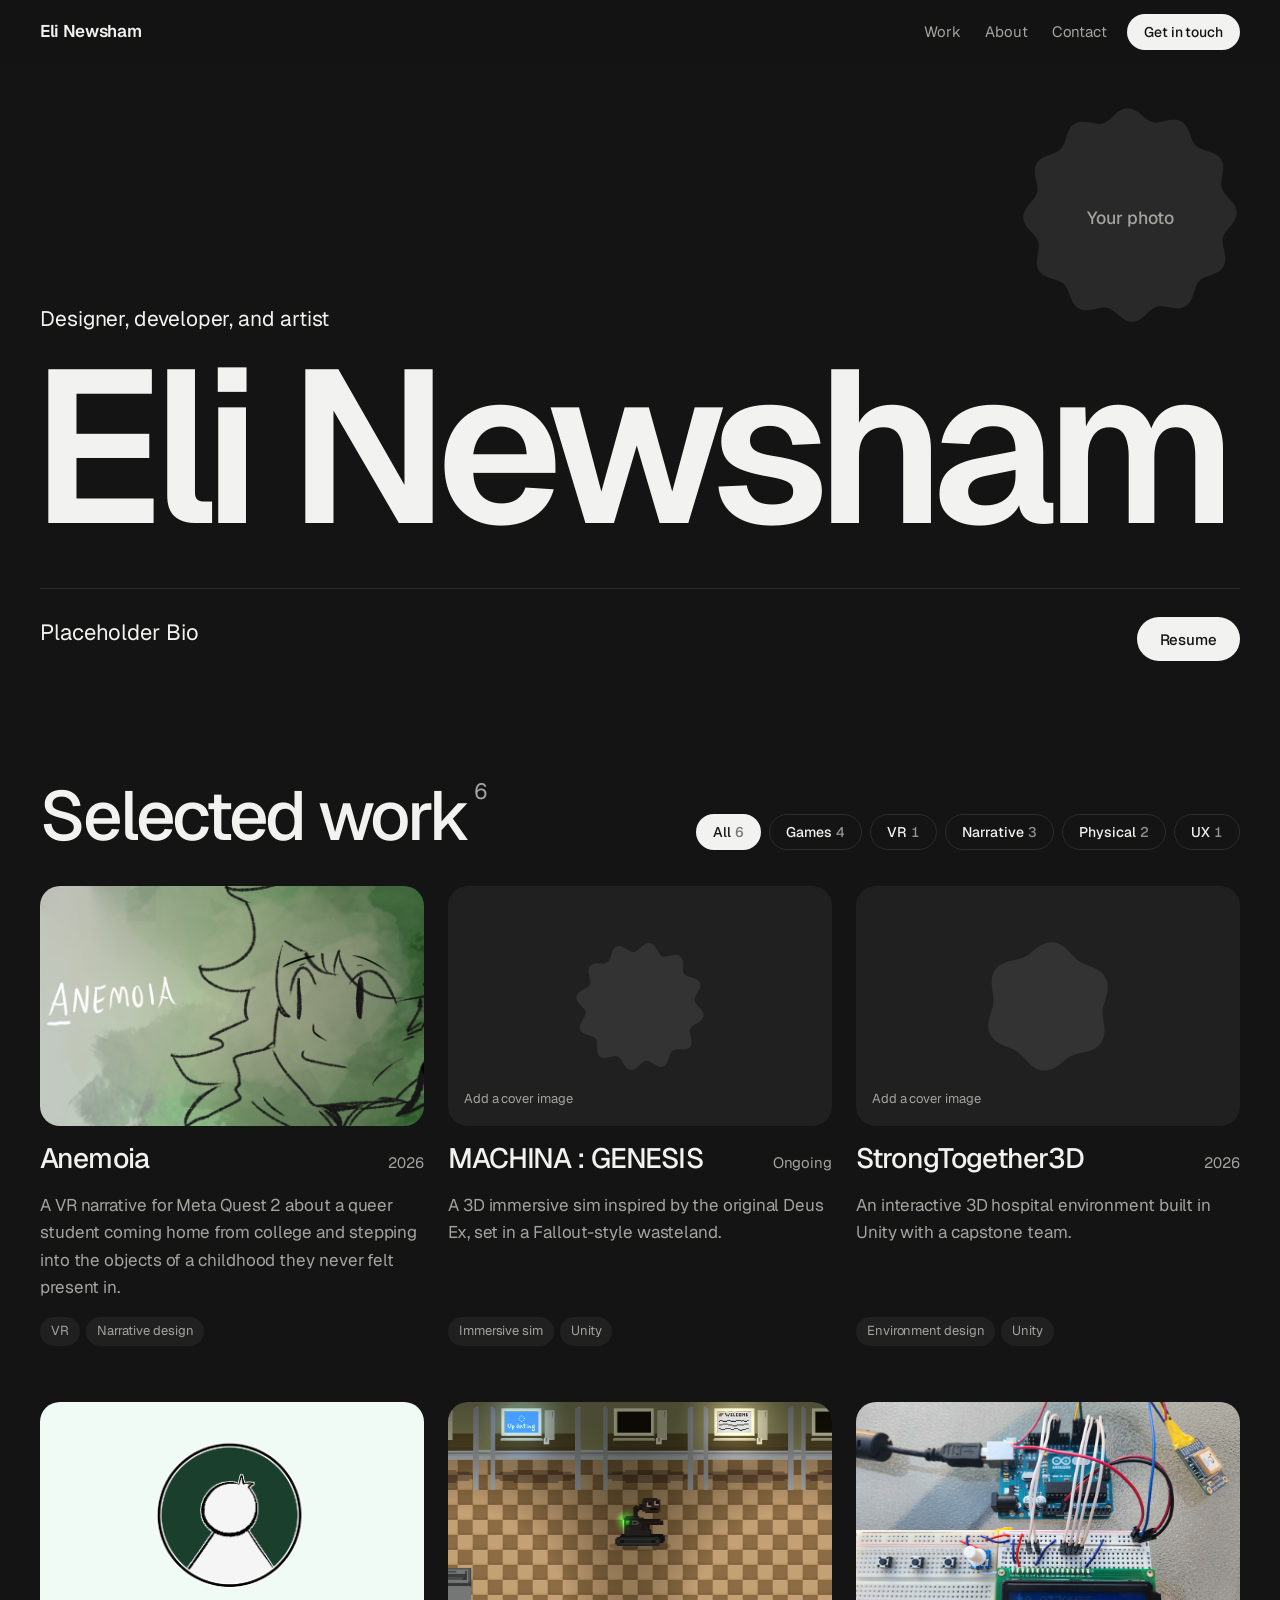
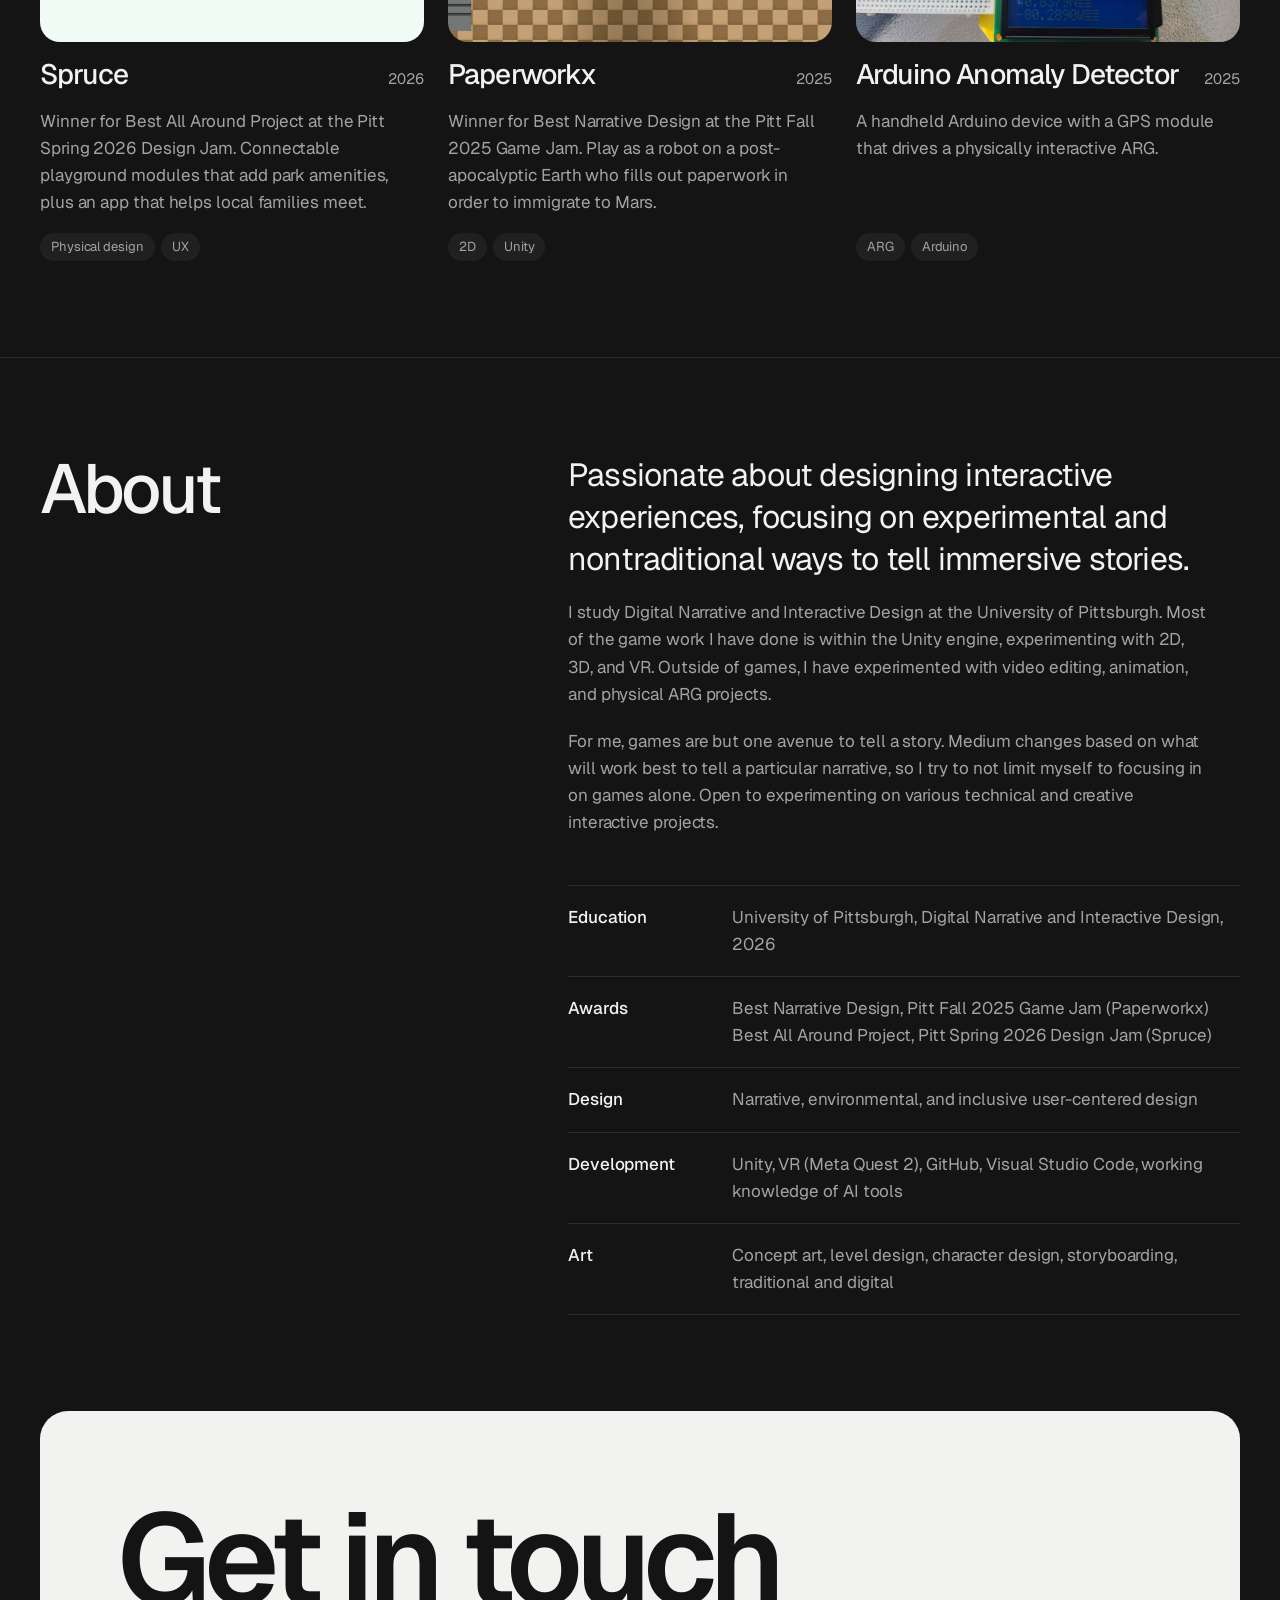
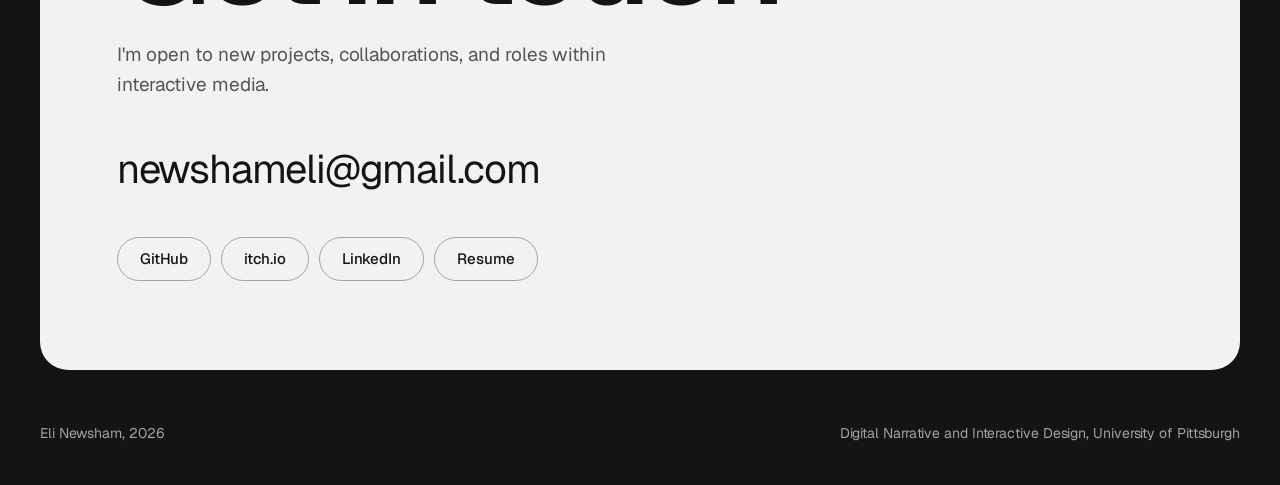
==== index.html @ d352932c "Describe what you changed" ====
<!doctype html>
<html lang="en">
<head>
<meta charset="utf-8">
<meta name="viewport" content="width=device-width, initial-scale=1">
<title>Eli Newsham | Portfolio</title>
<meta name="description" content="Eli Newsham: designer, developer, and artist working in games, VR, and interactive media.">
<link rel="preconnect" href="https://fonts.googleapis.com">
<link rel="preconnect" href="https://fonts.gstatic.com" crossorigin>
<link rel="stylesheet" href="https://fonts.googleapis.com/css2?family=Geist:wght@300..700&display=swap">
<link rel="stylesheet" href="https://fonts.googleapis.com/css2?family=Material+Symbols+Rounded:opsz,wght,FILL,GRAD@20..24,300,0,0&display=block">
<link rel="stylesheet" href="styles.css">
</head>
<body>
<header class="top">
  <div class="wrap">
    <a class="brand" href="#">Eli Newsham</a>
    <nav aria-label="Primary"><a href="#work">Work</a><a href="#about">About</a><a href="#contact">Contact</a></nav>
    <a class="btn solid small" href="mailto:newshameli@gmail.com">Get in touch</a>
  </div>
</header>

<main>
  <section class="hero">
    <div class="wrap">
      <div class="hero-top">
        <p class="hero-role">Designer, developer, and artist</p>
        <figure class="portrait">
          <svg viewBox="0 0 100 100" role="img" aria-label="Portrait of Eli Newsham">
            <defs><clipPath id="portrait-clip"><path id="portrait-shape"/></clipPath></defs>
            <g clip-path="url(#portrait-clip)">
              <rect class="face" x="0" y="0" width="100" height="100"/>
              <!-- Add your photo: <image href="img/me.jpg" x="0" y="0" width="100" height="100" preserveAspectRatio="xMidYMid slice"/> and delete the text below -->
              <text x="50" y="54" text-anchor="middle">Your photo</text>
            </g>
          </svg>
        </figure>
      </div>
      <h1 class="wordmark" aria-label="Eli Newsham"><span class="w" aria-hidden="true"><span>Eli</span></span> <span class="w" aria-hidden="true"><span>Newsham</span></span></h1>
      <div class="hero-bottom">
        <p class="hero-bio">Placeholder Bio</p>
        <div class="actions">
          <a class="btn solid" href="resume.pdf" target="_blank" rel="noopener noreferrer">Resume</a><!-- put resume.pdf in the site root -->
        </div>
      </div>
    </div>
  </section>

  <section id="work">
    <div class="wrap">
      <div class="work-head">
        <h2>Selected work<sup class="total"></sup></h2>
        <div class="chips" role="group" aria-label="Filter projects"></div>
      </div>
      <div class="grid"></div>
      <div class="empty" hidden><p>No projects in this category yet.</p><button class="btn line" type="button" data-clear>Show all work</button></div>
    </div>
  </section>

  <section id="about" class="about">
    <div class="wrap">
      <h2>About</h2>
      <div class="body">
        <p class="lede">Passionate about designing interactive experiences, focusing on experimental and nontraditional ways to tell immersive stories.</p>
        <p>I study Digital Narrative and Interactive Design at the University of Pittsburgh. Most of the game work I have done is within the Unity engine, experimenting with 2D, 3D, and VR. Outside of games, I have experimented with video editing, animation, and physical ARG projects.</p>
        <p>For me, games are but one avenue to tell a story. Medium changes based on what will work best to tell a particular narrative, so I try to not limit myself to focusing in on games alone. Open to experimenting on various technical and creative interactive projects. </p>
        <dl>
          <div><dt>Education</dt><dd>University of Pittsburgh, Digital Narrative and Interactive Design, 2026</dd></div>
          <div><dt>Awards</dt><dd>Best Narrative Design, Pitt Fall 2025 Game Jam (Paperworkx)<br>Best All Around Project, Pitt Spring 2026 Design Jam (Spruce)</dd></div>
          <div><dt>Design</dt><dd>Narrative, environmental, and inclusive user-centered design</dd></div>
          <div><dt>Development</dt><dd>Unity, VR (Meta Quest 2), GitHub, Visual Studio Code, working knowledge of AI tools</dd></div>
          <div><dt>Art</dt><dd>Concept art, level design, character design, storyboarding, traditional and digital</dd></div>
        </dl>
      </div>
    </div>
  </section>
  <section id="contact" class="contact">
    <div class="wrap">
      <div class="contact-band">
        <h2>Get in touch</h2>
        <p>I'm open to new projects, collaborations, and roles within interactive media.</p>
        <a class="mail link" href="mailto:newshameli@gmail.com">newshameli@gmail.com</a>
        <div class="actions">
          <a class="btn line" href="https://github.com/enewsham" target="_blank" rel="noopener noreferrer">GitHub</a>
          <a class="btn line" href="#" target="_blank" rel="noopener noreferrer">itch.io</a><!-- add your itch.io profile link -->
          <a class="btn line" href="#" target="_blank" rel="noopener noreferrer">LinkedIn</a><!-- add your LinkedIn link -->
          <a class="btn line" href="resume.pdf" target="_blank" rel="noopener noreferrer">Resume</a>
        </div>
      </div>
    </div>
  </section>
</main>
<footer><div class="wrap"><span>Eli Newsham, 2026</span><span>Digital Narrative and Interactive Design, University of Pittsburgh</span></div></footer>

<script src="projects.js"></script>
<script src="site.js"></script>
<script>
/* ===== Wordmark: scale the name to fill the page width ===== */
const wordmark = document.querySelector(".wordmark");
function fitWordmark() {
  const box = wordmark.parentElement, pad = parseFloat(getComputedStyle(box).paddingLeft) * 2;
  wordmark.style.fontSize = "100px";
  wordmark.style.fontSize = Math.min(300, 100 * (box.clientWidth - pad) / wordmark.scrollWidth) + "px";
}
fitWordmark();
document.fonts && document.fonts.ready.then(fitWordmark);
addEventListener("resize", fitWordmark);

/* ===== Portrait: one morph on load ===== */
(function () {
  const el = document.getElementById("portrait-shape");
  const draw = k => el.setAttribute("d", shapePath(12, .055 * k, 46, k * .5));
  if (reduced) return draw(1);
  const s = performance.now(), ease = t => 1 - Math.pow(1 - t, 4);
  (function f(now) { const t = Math.min(1, (now - s) / 1400); draw(ease(t)); if (t < 1) requestAnimationFrame(f); })(s);
})();

/* ===== Project grid: each tile links to project.html?id=... ===== */
const grid = document.querySelector(".grid");
grid.innerHTML = PROJECTS.map(p => `
  <a class="proj tile" href="${projectUrl(p)}" data-id="${p.id}" style="view-transition-name: tile-${p.id}">
    <div class="tile-media">${cover(p)}<span class="open" aria-hidden="true"><span class="msr">arrow_outward</span></span></div>
    <div class="tile-row"><h3>${p.title}</h3><span class="year">${p.year}</span></div>
    <p>${p.summary}</p>
    <ul class="tags">${li(p.tags)}</ul>
  </a>`).join("");
document.querySelector(".total").textContent = PROJECTS.length;

/* ===== Tag filter ===== */
let active = "All";
const chips = document.querySelector(".chips");
chips.innerHTML = FILTERS.map(f => {
  const n = f === "All" ? PROJECTS.length : PROJECTS.filter(p => p.cats.includes(f)).length;
  return `<button class="chip" type="button" data-f="${f}" aria-pressed="${f === "All"}">${f}<span class="n">${n}</span></button>`;
}).join("");
function applyFilter() {
  vt(() => {
    chips.querySelectorAll(".chip").forEach(c => c.setAttribute("aria-pressed", String(c.dataset.f === active)));
    let shown = 0;
    grid.querySelectorAll(".proj").forEach(el => {
      const on = active === "All" || byId(el.dataset.id).cats.includes(active);
      el.hidden = !on; shown += on;
    });
    document.querySelector(".empty").hidden = shown > 0;
  });
}
chips.addEventListener("click", e => { const b = e.target.closest(".chip"); if (b) { active = b.dataset.f; applyFilter(); } });
document.querySelector("[data-clear]").addEventListener("click", () => { active = "All"; applyFilter(); });

initChrome();
</script>
</body>
</html>
---- styles.css ----
/* ---------- Tokens: dark mono (the only theme). Names follow Material's --md-sys-color-* ---------- */
:root {
  color-scheme: dark;
  --md-sys-color-surface: #141414;
  --md-sys-color-surface-container-low: #1A1A1A;
  --md-sys-color-surface-container: #202020;
  --md-sys-color-surface-container-high: #292929;
  --md-sys-color-surface-container-highest: #333333;
  --md-sys-color-on-surface: #F2F2F0;
  --md-sys-color-on-surface-variant: #A3A3A0;
  --md-sys-color-outline: #5C5C5A;
  --md-sys-color-outline-variant: #2C2C2B;
  --md-sys-color-primary: #F2F2F0;
  --md-sys-color-on-primary: #141414;
  --accent: #93A9FF;
}
:root { --font: "Geist", system-ui, sans-serif; --ease: cubic-bezier(.2, 0, 0, 1); --gutter: 20px; --max: 1360px; }

/* ---------- Base ---------- */
*, *::before, *::after { box-sizing: border-box; }
html { scroll-padding-top: 80px; -webkit-text-size-adjust: 100%; }
body {
  margin: 0; font-family: var(--font); font-size: 17px; line-height: 1.6; letter-spacing: -.005em;
  background: var(--md-sys-color-surface); color: var(--md-sys-color-on-surface);
  -webkit-font-smoothing: antialiased; text-rendering: optimizeLegibility;
}
h1, h2, h3, p, ul, dl, dd, figure { margin: 0; }
a { color: inherit; text-decoration: none; }
[hidden] { display: none !important; }
:focus-visible { outline: 2px solid var(--accent); outline-offset: 3px; border-radius: 4px; }
[tabindex="-1"]:focus { outline: none; }
::selection { background: var(--md-sys-color-primary); color: var(--md-sys-color-on-primary); }
.msr {
  font-family: "Material Symbols Rounded"; font-weight: 300; font-style: normal; font-size: 20px; line-height: 1;
  width: 1em; height: 1em; overflow: hidden; display: inline-block; flex: none; white-space: nowrap;
  font-feature-settings: "liga"; user-select: none;
}
.wrap { max-width: var(--max); margin: 0 auto; padding: 0 var(--gutter); }
.muted { color: var(--md-sys-color-on-surface-variant); }

.btn {
  display: inline-flex; align-items: center; justify-content: center; gap: 8px; height: 44px; padding: 0 22px;
  border-radius: 999px; border: 1px solid transparent; font: 500 15px/1 var(--font); cursor: pointer; white-space: nowrap;
  transition: background-color 200ms var(--ease), color 200ms var(--ease), border-color 200ms var(--ease);
}
.btn.solid { background: var(--md-sys-color-primary); color: var(--md-sys-color-on-primary); }
.btn.solid:hover { background: color-mix(in srgb, var(--md-sys-color-primary) 82%, var(--md-sys-color-surface)); }
.btn.line { border-color: var(--md-sys-color-outline); color: var(--md-sys-color-on-surface); background: none; }
.btn.line:hover { border-color: var(--md-sys-color-on-surface); }
.btn.small { height: 36px; padding: 0 16px; font-size: 14px; }
.icon-btn {
  display: inline-grid; place-items: center; width: 36px; height: 36px; border-radius: 50%; border: 0; flex: none;
  background: none; color: var(--md-sys-color-on-surface); cursor: pointer; transition: background-color 150ms;
}
.icon-btn:hover { background: var(--md-sys-color-surface-container); }
.link { background: linear-gradient(currentColor, currentColor) 0 100% / 0 1px no-repeat; transition: background-size 300ms var(--ease); }
.link:hover { background-size: 100% 1px; }

/* Placeholder covers until real images are added */
.cover { position: relative; overflow: hidden; background: var(--md-sys-color-surface-container); display: grid; place-items: center; }
.cover > * { grid-area: 1 / 1; }
.cover svg { width: 62%; height: 62%; }
.cover path { fill: var(--md-sys-color-surface-container-highest); }
.cover .ph { align-self: end; justify-self: start; margin: 16px; font-size: 13px; color: var(--md-sys-color-on-surface-variant); }
.cover img { position: absolute; inset: 0; width: 100%; height: 100%; object-fit: cover; object-position: var(--pos, center); transition: transform 700ms var(--ease); }
.cover.contain img { object-fit: contain; padding: 4%; }

/* ---------- Header ---------- */
.top {
  position: sticky; top: 0; z-index: 20;
  background: color-mix(in srgb, var(--md-sys-color-surface) 82%, transparent);
  -webkit-backdrop-filter: saturate(1.4) blur(16px); backdrop-filter: saturate(1.4) blur(16px);
  border-bottom: 1px solid transparent; transition: border-color 200ms;
}
.top.scrolled { border-bottom-color: var(--md-sys-color-outline-variant); }
.top .wrap { display: flex; align-items: center; gap: 4px; height: 64px; }
.brand { font-weight: 600; font-size: 17px; letter-spacing: -.02em; margin-right: auto; white-space: nowrap; }
.top nav { display: flex; gap: 24px; margin-right: 16px; font-size: 15px; }
.top nav a { color: var(--md-sys-color-on-surface-variant); transition: color 150ms; }
.top nav a:hover { color: var(--md-sys-color-on-surface); }


/* ---------- Hero ---------- */
.hero { padding: 40px 0 72px; }
.hero-top { display: flex; justify-content: space-between; align-items: end; gap: 24px; }
.hero-role { font-size: clamp(17px, 2vw, 21px); line-height: 1.4; max-width: 24ch; }
.portrait { width: clamp(110px, 18vw, 220px); aspect-ratio: 1; flex: none; }
.portrait svg { width: 100%; height: 100%; overflow: visible; }
.portrait .face { fill: var(--md-sys-color-surface-container-high); }
.portrait text { fill: var(--md-sys-color-on-surface-variant); font: 500 8px var(--font); letter-spacing: 0; }
.wordmark {
  margin: 20px 0 0; font-size: clamp(64px, 15.5vw, 228px); line-height: .86; font-weight: 600; letter-spacing: -.055em;
  margin-left: -.04em; white-space: nowrap; width: fit-content;
}
.wordmark .w { display: inline-block; overflow: hidden; vertical-align: bottom; padding-bottom: .04em; }
.wordmark .w > span { display: inline-block; animation: rise 1100ms var(--ease) both; }
.wordmark .w + .w > span { animation-delay: 90ms; }
@keyframes rise { from { transform: translateY(105%); } }
.hero-bottom { display: grid; gap: 28px; margin-top: 40px; padding-top: 28px; border-top: 1px solid var(--md-sys-color-outline-variant); }
.hero-bio { font-size: clamp(18px, 2vw, 22px); line-height: 1.45; max-width: 38ch; }
.hero .actions { display: flex; flex-wrap: wrap; gap: 10px; align-items: start; }

/* ---------- Work ---------- */
#work { padding: 48px 0 96px; }
.work-head { display: flex; flex-wrap: wrap; align-items: end; justify-content: space-between; gap: 20px 32px; margin-bottom: 36px; }
.work-head h2, .about h2 { font-size: clamp(36px, 5.4vw, 72px); line-height: 1; font-weight: 500; letter-spacing: -.045em; }
.work-head h2 sup { font-size: .32em; font-weight: 400; letter-spacing: 0; vertical-align: top; margin-left: 6px; color: var(--md-sys-color-on-surface-variant); }
.chips { display: flex; flex-wrap: wrap; gap: 8px; }
.chip {
  height: 36px; padding: 0 16px; border-radius: 999px; border: 1px solid var(--md-sys-color-outline-variant);
  background: none; color: var(--md-sys-color-on-surface); font: 500 14px var(--font); cursor: pointer;
  transition: background-color 200ms var(--ease), color 200ms var(--ease), border-color 200ms var(--ease);
}
.chip:hover { border-color: var(--md-sys-color-outline); }
.chip[aria-pressed="true"] { background: var(--md-sys-color-primary); color: var(--md-sys-color-on-primary); border-color: transparent; }
.chip .n { margin-left: 4px; opacity: .55; font-variant-numeric: tabular-nums; }

.grid { display: grid; gap: 56px 24px; grid-template-columns: 1fr; }
.tile { display: grid; gap: 16px; align-content: start; }
/* Cards in the same row share row lines, so titles, summaries and tags line up across the row */
@supports (grid-template-rows: subgrid) {
  .tile { grid-row: span 4; grid-template-rows: subgrid; row-gap: 16px; }
}
.tile-media { display: grid; }
.tile-media > * { grid-area: 1 / 1; }
.tile .cover { aspect-ratio: 16 / 10; border-radius: 20px; }
.tile .cover svg { transition: transform 900ms var(--ease); }
.tile:hover .cover svg { transform: rotate(18deg) scale(1.04); }
.tile:hover .cover img { transform: scale(1.03); }
.tile .open {
  align-self: end; justify-self: end; margin: 16px; width: 48px; height: 48px; border-radius: 50%; display: grid; place-items: center;
  background: var(--md-sys-color-surface); color: var(--md-sys-color-on-surface);
  opacity: 0; transform: scale(.8); transition: opacity 250ms var(--ease), transform 250ms var(--ease);
}
.tile:hover .open, .tile:focus-visible .open { opacity: 1; transform: none; }
.tile-row { display: flex; justify-content: space-between; align-items: baseline; gap: 16px; }
.tile h3 { font-size: clamp(22px, 2.2vw, 28px); line-height: 1.15; font-weight: 500; letter-spacing: -.03em; }
.tile .year { font-size: 15px; color: var(--md-sys-color-on-surface-variant); font-variant-numeric: tabular-nums; white-space: nowrap; }
.tile p { color: var(--md-sys-color-on-surface-variant); max-width: 52ch; margin-top: -6px; }
.tags { display: flex; flex-wrap: wrap; gap: 6px; list-style: none; padding: 0; }
.tags li { font-size: 13px; padding: 4px 11px; border-radius: 999px; background: var(--md-sys-color-surface-container); color: var(--md-sys-color-on-surface-variant); }
.empty { padding: 64px 24px; border-radius: 20px; text-align: center; background: var(--md-sys-color-surface-container-low); }
.empty p { margin-bottom: 18px; color: var(--md-sys-color-on-surface-variant); }

/* ---------- About ---------- */
.about { padding: 96px 0; border-top: 1px solid var(--md-sys-color-outline-variant); }
.about .wrap { display: grid; gap: 32px; }
.about .lede { font-size: clamp(22px, 2.6vw, 32px); line-height: 1.3; letter-spacing: -.025em; max-width: 30ch; }
.about .body p { margin-top: 20px; max-width: 58ch; color: var(--md-sys-color-on-surface-variant); }
.about .body .lede { margin-top: 0; color: var(--md-sys-color-on-surface); }
.about dl { display: grid; gap: 0; margin-top: 48px; border-top: 1px solid var(--md-sys-color-outline-variant); }
.about dl > div { display: grid; gap: 4px; padding: 18px 0; border-bottom: 1px solid var(--md-sys-color-outline-variant); }
.about dt { font-weight: 500; }
.about dd { color: var(--md-sys-color-on-surface-variant); }

/* ---------- Contact ---------- */
.contact { padding: 0 0 24px; }
.contact-band {
  padding: clamp(36px, 7vw, 96px) clamp(24px, 6vw, 80px); border-radius: 28px;
  background: var(--md-sys-color-primary); color: var(--md-sys-color-on-primary);
}
.contact-band h2 { font-size: clamp(48px, 10vw, 144px); line-height: .9; font-weight: 600; letter-spacing: -.055em; }
.contact-band p { margin-top: 24px; font-size: 19px; max-width: 42ch; opacity: .7; }
.contact-band .mail { display: inline-block; margin-top: 36px; font-size: clamp(22px, 3.4vw, 40px); letter-spacing: -.03em; word-break: break-word; }
.contact-band .actions { display: flex; flex-wrap: wrap; gap: 10px; margin-top: 36px; }
.contact-band .btn.line { border-color: color-mix(in srgb, var(--md-sys-color-on-primary) 35%, transparent); color: inherit; }
.contact-band .btn.line:hover { border-color: var(--md-sys-color-on-primary); }
footer .wrap { display: flex; flex-wrap: wrap; justify-content: space-between; gap: 12px; padding-top: 28px; padding-bottom: 40px; font-size: 14px; color: var(--md-sys-color-on-surface-variant); }

/* ---------- Breakpoints ---------- */
@media (min-width: 720px) {
  :root { --gutter: 40px; }
  .grid { grid-template-columns: repeat(2, 1fr); }
  .hero-bottom { grid-template-columns: 1fr auto; align-items: start; }
}
@media (min-width: 1100px) {
  .grid { grid-template-columns: repeat(3, 1fr); }
}
@media (min-width: 1000px) {
  .about .wrap { grid-template-columns: 5fr 7fr; gap: 48px; }
}
@media (min-width: 720px) {
  .about dl > div { grid-template-columns: 140px 1fr; gap: 24px; }
}
@media (max-width: 719px) {
  .top .btn { display: none; }
  .top nav { gap: 16px; margin-right: 6px; font-size: 14px; }
}
@media (max-width: 599px) {
  .wordmark .w { display: block; width: fit-content; }
}
@media (max-width: 400px) {
  .brand { font-size: 15px; }
  .top nav { gap: 12px; }
}
@media (prefers-reduced-motion: reduce) {
  *, *::before { animation: none !important; transition: none !important; }
}

/* ======================================================================
   Project detail page (project.html)
   ====================================================================== */
.back { display: inline-flex; align-items: center; gap: 6px; padding: 6px 0; font-size: 15px; color: var(--md-sys-color-on-surface-variant); }
.back:hover { color: var(--md-sys-color-on-surface); }
.pj { padding-top: 24px; }
.pj-head { padding: 36px 0 40px; }
.pj-head h1 { font-size: clamp(52px, 10vw, 148px); line-height: .9; font-weight: 600; letter-spacing: -.055em; }
.pj-head .summary { margin-top: 28px; font-size: clamp(20px, 2.4vw, 28px); line-height: 1.35; letter-spacing: -.02em; max-width: 34ch; }
.pj-head .tags { margin-top: 24px; }
.pj-meta { display: grid; grid-template-columns: repeat(2, 1fr); column-gap: 24px; border-top: 1px solid var(--md-sys-color-outline-variant); }
.pj-meta > div { padding: 18px 0; border-bottom: 1px solid var(--md-sys-color-outline-variant); min-width: 0; }
.pj-meta dt { font-size: 14px; color: var(--md-sys-color-on-surface-variant); }
.pj-meta dd { margin-top: 4px; font-weight: 500; }
.pj-hero { margin-top: 40px; aspect-ratio: 16 / 9; border-radius: 24px; }

.pj-layout { display: grid; gap: 0; padding-top: 24px; }
.toc { display: none; }
.pj-section { padding: 56px 0; border-bottom: 1px solid var(--md-sys-color-outline-variant); scroll-margin-top: 72px; }
.pj-section:last-child { border-bottom: 0; }
.pj-section > h2 { font-size: clamp(28px, 3.2vw, 40px); line-height: 1.1; font-weight: 500; letter-spacing: -.035em; margin-bottom: 20px; }
.pj-section .text { font-size: clamp(18px, 1.7vw, 21px); line-height: 1.6; letter-spacing: -.01em; max-width: 62ch; }
.pj-section .text + .text { margin-top: 16px; }
.pj-list { list-style: none; padding: 0; margin-top: 28px; max-width: 62ch; counter-reset: h; }
.pj-list li { display: grid; grid-template-columns: 36px 1fr; padding: 16px 0; border-top: 1px solid var(--md-sys-color-outline-variant); font-size: 18px; }
.pj-list li:last-child { border-bottom: 1px solid var(--md-sys-color-outline-variant); }
.pj-list li::before { content: ""; width: 8px; height: 8px; margin-top: .55em; border-radius: 50%; background: var(--md-sys-color-on-surface); }

.pj-gallery { display: grid; gap: 16px; grid-template-columns: 1fr; margin-top: 32px; }
.pj-gallery figure { display: grid; gap: 10px; }
.pj-gallery .cover { aspect-ratio: 4 / 3; border-radius: 18px; }
.pj-gallery figure:first-child .cover { aspect-ratio: 16 / 9; }
.pj-gallery figcaption { font-size: 14px; color: var(--md-sys-color-on-surface-variant); }
.pj-gallery button { all: unset; display: block; cursor: zoom-in; border-radius: 18px; }
.pj-gallery button:focus-visible { outline: 2px solid var(--accent); outline-offset: 3px; }
.pj-video { aspect-ratio: 16 / 9; border-radius: 20px; overflow: hidden; background: var(--md-sys-color-surface-container); margin-top: 8px; }
.pj-video iframe { width: 100%; height: 100%; border: 0; display: block; }
.pj-video.empty-slot { display: grid; place-content: center; justify-items: center; gap: 8px; padding: 24px; text-align: center; color: var(--md-sys-color-on-surface-variant); font-size: 15px; }
.pj-video.empty-slot .msr { font-size: 32px; }

.pj-quote { font-size: clamp(26px, 3.4vw, 44px); line-height: 1.2; font-weight: 500; letter-spacing: -.035em; max-width: 26ch; }
.pj-credits { display: grid; border-top: 1px solid var(--md-sys-color-outline-variant); max-width: 62ch; }
.pj-credits > div { display: grid; grid-template-columns: 1fr 1.4fr; gap: 16px; padding: 14px 0; border-bottom: 1px solid var(--md-sys-color-outline-variant); }
.pj-credits dt { color: var(--md-sys-color-on-surface-variant); }
.pj-links { display: flex; flex-wrap: wrap; gap: 10px; }

.pj-nav { display: grid; gap: 12px; margin: 80px 0 64px; padding-top: 40px; border-top: 1px solid var(--md-sys-color-outline-variant); }
.pj-nav .prev { font-size: 15px; color: var(--md-sys-color-on-surface-variant); justify-self: start; }
.pj-nav .prev:hover { color: var(--md-sys-color-on-surface); }
.pj-nav .next small { display: block; font-size: 15px; color: var(--md-sys-color-on-surface-variant); }
.pj-nav .next strong { display: inline-flex; align-items: center; gap: .2em; margin-top: 10px; font-size: clamp(40px, 7vw, 104px); line-height: .95; font-weight: 600; letter-spacing: -.05em; }
.pj-nav .next .msr { font-size: .7em; transition: transform 400ms var(--ease); }
.pj-nav .next:hover .msr { transform: translateX(.15em); }

.not-found { padding: 120px 0; }
.not-found h1 { font-size: clamp(40px, 7vw, 88px); line-height: 1; font-weight: 600; letter-spacing: -.05em; }
.not-found p { margin: 20px 0 28px; color: var(--md-sys-color-on-surface-variant); }

.lightbox {
  border: 0; padding: 0; margin: auto; width: min(1200px, calc(100% - 32px)); max-height: calc(100dvh - 32px);
  background: none; color: #fff; overflow: visible;
}
.lightbox::backdrop { background: rgb(0 0 0 / .86); }
.lightbox[open] { animation: fade 240ms var(--ease); }
@keyframes fade { from { opacity: 0; } }
.lightbox img { display: block; width: 100%; max-height: calc(100dvh - 120px); object-fit: contain; border-radius: 12px; }
.lb-bar { display: flex; align-items: center; gap: 8px; margin-top: 12px; }
.lb-bar p { flex: 1; font-size: 15px; opacity: .8; }
.lightbox .icon-btn { color: #fff; }
.lightbox .icon-btn:hover { background: rgb(255 255 255 / .12); }

@media (min-width: 720px) {
  .pj-meta { grid-template-columns: repeat(3, 1fr); }
  .pj-gallery { grid-template-columns: repeat(2, 1fr); }
  .pj-gallery figure:first-child { grid-column: 1 / -1; }
  .pj-nav { grid-template-columns: 1fr auto; align-items: end; }
  .pj-nav .prev { order: 2; justify-self: end; }
}
@media (min-width: 1100px) {
  .pj-meta { grid-template-columns: repeat(6, 1fr); }
  .pj-layout { grid-template-columns: 220px 1fr; gap: 64px; }
  .toc { display: block; position: sticky; top: 96px; align-self: start; padding-top: 56px; }
  .toc p { font-size: 14px; color: var(--md-sys-color-on-surface-variant); margin-bottom: 12px; }
  .toc ol { list-style: none; padding: 0; margin: 0; display: grid; gap: 2px; border-left: 1px solid var(--md-sys-color-outline-variant); }
  .toc a { display: block; padding: 6px 0 6px 16px; margin-left: -1px; border-left: 1px solid transparent; font-size: 15px; color: var(--md-sys-color-on-surface-variant); transition: color 150ms, border-color 150ms; }
  .toc a:hover { color: var(--md-sys-color-on-surface); }
  .toc a[aria-current="true"] { color: var(--md-sys-color-on-surface); border-left-color: var(--md-sys-color-on-surface); }
}

/* ======================================================================
   Long-form case study extras (anemoia-design/)
   ====================================================================== */
.kicker { font-size: 15px; color: var(--md-sys-color-on-surface-variant); }
.definition { margin-top: 28px; max-width: 46ch; font-size: clamp(19px, 2vw, 24px); line-height: 1.45; letter-spacing: -.015em; }
.definition .word { font-style: italic; font-weight: 500; }
.definition .pos { color: var(--md-sys-color-on-surface-variant); font-style: italic; margin: 0 .3em; }
.definition a { text-decoration: underline; text-decoration-color: var(--md-sys-color-outline); text-underline-offset: 3px; }
.big-question { font-size: clamp(30px, 4.2vw, 56px); line-height: 1.1; font-weight: 500; letter-spacing: -.04em; max-width: 22ch; margin-bottom: 36px; }
.pj-section p.text + figure, .pj-section .text + .figure { margin-top: 36px; }
.figure { display: grid; gap: 10px; margin-top: 36px; }
.figure img { width: 100%; height: auto; display: block; border-radius: 20px; background: var(--md-sys-color-surface-container); }
.figure figcaption { font-size: 14px; color: var(--md-sys-color-on-surface-variant); }
.figure.narrow { max-width: 520px; }

.phases { list-style: none; padding: 0; margin: 0; }
.phase { display: grid; gap: 8px; padding: 36px 0; border-top: 1px solid var(--md-sys-color-outline-variant); }
.phase:first-child { border-top: 0; padding-top: 4px; }
.phase .step { font-size: 14px; color: var(--md-sys-color-on-surface-variant); font-variant-numeric: tabular-nums; }
.phase h3 { font-size: clamp(22px, 2.2vw, 28px); font-weight: 500; letter-spacing: -.03em; line-height: 1.15; }
.phase .text { margin-top: 6px; }

.strip-wrap { margin-top: 24px; min-width: 0; }
.strip { display: flex; gap: 12px; overflow-x: auto; scroll-snap-type: x mandatory; scroll-behavior: smooth; scrollbar-width: none; padding-bottom: 2px; }
.strip::-webkit-scrollbar { display: none; }
.strip button { all: unset; flex: none; scroll-snap-align: start; cursor: zoom-in; border-radius: 16px; overflow: hidden; background: var(--md-sys-color-surface-container); }
.strip button:focus-visible { outline: 2px solid var(--accent); outline-offset: 3px; }
.strip img { display: block; height: clamp(180px, 24vw, 300px); width: auto; max-width: 80vw; object-fit: cover; transition: transform 600ms var(--ease); }
.strip button:hover img { transform: scale(1.03); }
.strip-controls { display: flex; align-items: center; gap: 6px; margin-top: 12px; }
.strip-controls .count { margin-right: auto; font-size: 14px; color: var(--md-sys-color-on-surface-variant); }
.strip-controls .icon-btn { border: 1px solid var(--md-sys-color-outline-variant); width: 40px; height: 40px; }
.strip-controls .icon-btn:disabled { opacity: .35; cursor: default; }

.decision { padding: 8px 0 0; }
.decision + .decision { margin-top: 56px; padding-top: 48px; border-top: 1px solid var(--md-sys-color-outline-variant); }
.decision h3 { font-size: clamp(24px, 2.6vw, 32px); font-weight: 500; letter-spacing: -.03em; line-height: 1.15; }
.decision h3 small { display: block; font-size: 14px; font-weight: 400; letter-spacing: 0; color: var(--md-sys-color-on-surface-variant); margin-bottom: 8px; }
.decision h4 { margin: 32px 0 10px; font-size: 16px; font-weight: 500; }
.pitch { margin: 20px 0 0; padding: 24px 28px; border-radius: 20px; background: var(--md-sys-color-surface-container-low); max-width: 64ch; }
.pitch p { font-size: 17px; line-height: 1.6; }
.pitch cite { display: block; margin-bottom: 10px; font-style: normal; font-size: 14px; color: var(--md-sys-color-on-surface-variant); }
.scenes { display: grid; gap: 16px; margin-top: 28px; }
.scene { padding: 24px; border-radius: 20px; border: 1px solid var(--md-sys-color-outline-variant); }
.scene h4 { margin: 0 0 8px; font-size: 18px; }
.scene p { color: var(--md-sys-color-on-surface-variant); }
.scene p + p { margin-top: 10px; }

.values { display: flex; flex-wrap: wrap; gap: 8px; list-style: none; padding: 0; margin: 28px 0 0; }
.values li { padding: 8px 16px; border-radius: 999px; border: 1px solid var(--md-sys-color-outline-variant); font-size: 15px; }
.values li.on { background: var(--md-sys-color-primary); color: var(--md-sys-color-on-primary); border-color: transparent; }

.cited { list-style: none; padding: 0; margin: 0; max-width: 72ch; }
.cited li { padding: 14px 0 14px 2em; text-indent: -2em; border-top: 1px solid var(--md-sys-color-outline-variant); font-size: 16px; line-height: 1.55; overflow-wrap: anywhere; }
.cited li:last-child { border-bottom: 1px solid var(--md-sys-color-outline-variant); }
.cited a { text-decoration: underline; text-decoration-color: var(--md-sys-color-outline); text-underline-offset: 3px; }

@media (min-width: 720px) {
  .phase { grid-template-columns: 120px 1fr; column-gap: 24px; }
  .phase .step { padding-top: 6px; }
  .phase > :not(.step) { grid-column: 2; }
  .scenes { grid-template-columns: 1fr 1fr; }
}
.pj-layout > article, .phase > *, .decision { min-width: 0; }
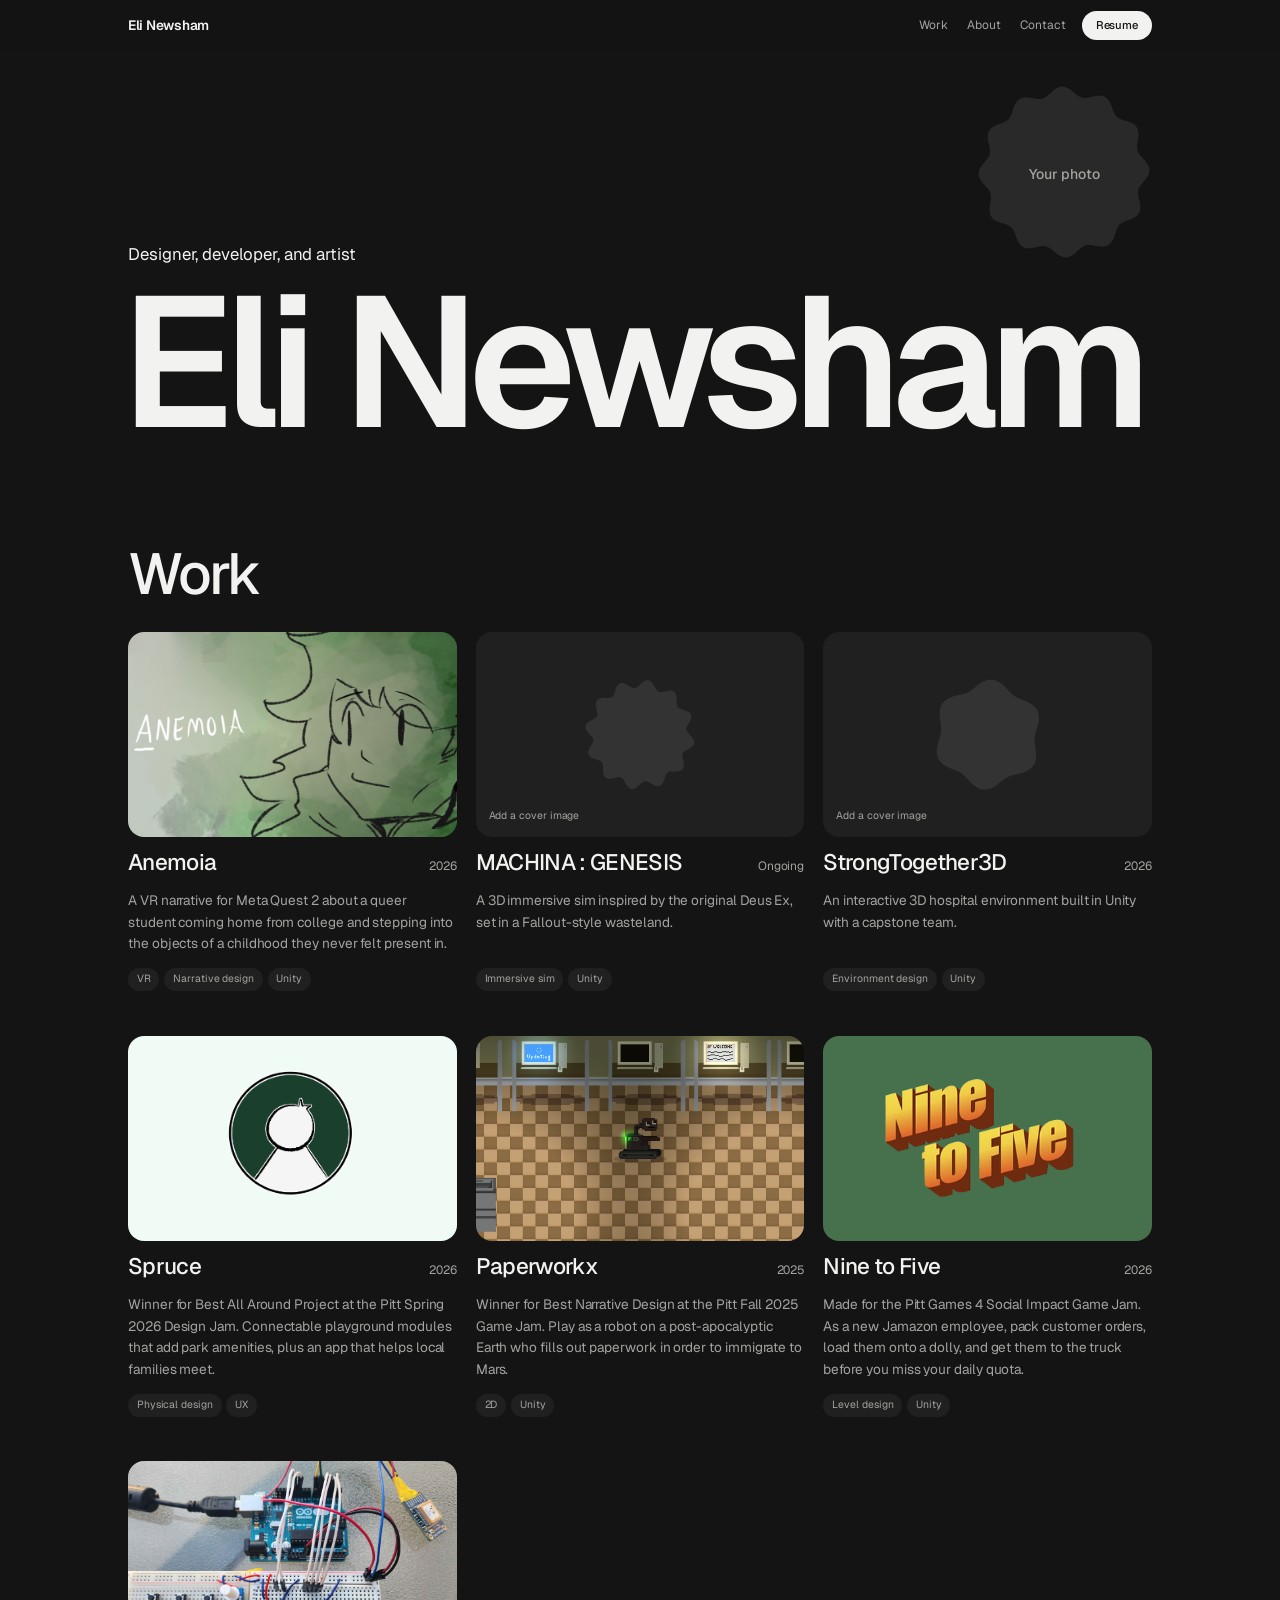
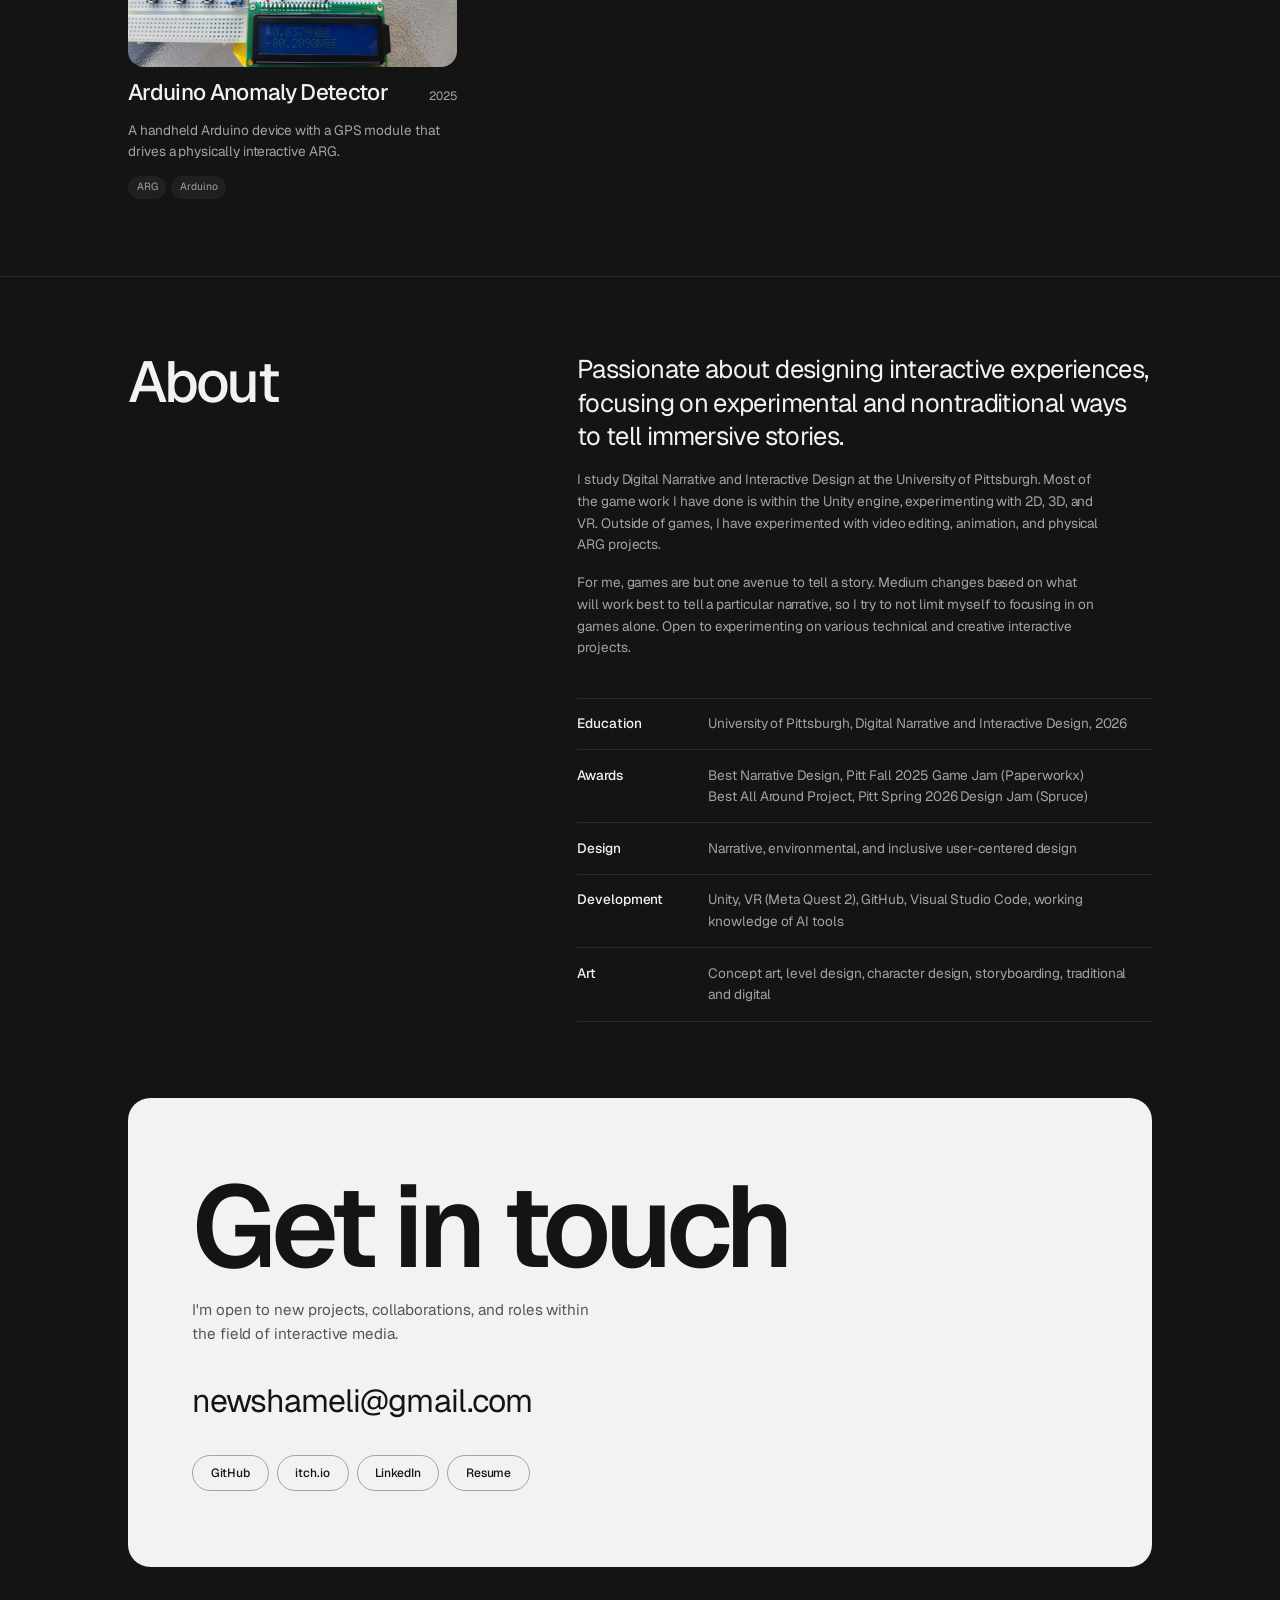
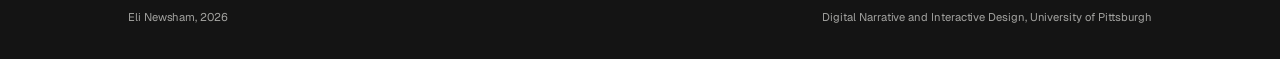
==== commit 7234b8fe: "added gallery (still needs work), setup basis for future updates" ====
--- a/index.html
+++ b/index.html
@@ -16,7 +16,7 @@
   <div class="wrap">
     <a class="brand" href="#">Eli Newsham</a>
     <nav aria-label="Primary"><a href="#work">Work</a><a href="#about">About</a><a href="#contact">Contact</a></nav>
-    <a class="btn solid small" href="mailto:newshameli@gmail.com">Get in touch</a>
+    <a class="btn solid small" href="resume.pdf" target="_blank" rel="noopener noreferrer">Resume</a>
   </div>
 </header>
 
@@ -37,19 +37,13 @@
         </figure>
       </div>
       <h1 class="wordmark" aria-label="Eli Newsham"><span class="w" aria-hidden="true"><span>Eli</span></span> <span class="w" aria-hidden="true"><span>Newsham</span></span></h1>
-      <div class="hero-bottom">
-        <p class="hero-bio">Placeholder Bio</p>
-        <div class="actions">
-          <a class="btn solid" href="resume.pdf" target="_blank" rel="noopener noreferrer">Resume</a><!-- put resume.pdf in the site root -->
-        </div>
-      </div>
     </div>
   </section>
 
   <section id="work">
     <div class="wrap">
       <div class="work-head">
-        <h2>Selected work<sup class="total"></sup></h2>
+        <h2>Work</h2>
         <div class="chips" role="group" aria-label="Filter projects"></div>
       </div>
       <div class="grid"></div>
@@ -78,12 +72,12 @@
     <div class="wrap">
       <div class="contact-band">
         <h2>Get in touch</h2>
-        <p>I'm open to new projects, collaborations, and roles within interactive media.</p>
+        <p>I'm open to new projects, collaborations, and roles within the field of interactive media.</p>
         <a class="mail link" href="mailto:newshameli@gmail.com">newshameli@gmail.com</a>
         <div class="actions">
           <a class="btn line" href="https://github.com/enewsham" target="_blank" rel="noopener noreferrer">GitHub</a>
-          <a class="btn line" href="#" target="_blank" rel="noopener noreferrer">itch.io</a><!-- add your itch.io profile link -->
-          <a class="btn line" href="#" target="_blank" rel="noopener noreferrer">LinkedIn</a><!-- add your LinkedIn link -->
+          <a class="btn line" href="https://sonicdrives.itch.io/" target="_blank" rel="noopener noreferrer">itch.io</a><!-- add your itch.io profile link -->
+          <a class="btn line" href="https://www.linkedin.com/in/newshameli/" target="_blank" rel="noopener noreferrer">LinkedIn</a><!-- add your LinkedIn link -->
           <a class="btn line" href="resume.pdf" target="_blank" rel="noopener noreferrer">Resume</a>
         </div>
       </div>
--- a/styles.css
+++ b/styles.css
@@ -14,24 +14,28 @@
   --md-sys-color-on-primary: #141414;
   --accent: #93A9FF;
 }
-:root { --font: "Geist", system-ui, sans-serif; --ease: cubic-bezier(.2, 0, 0, 1); --gutter: 20px; --max: 1360px; }
+:root { --font: "Geist", system-ui, sans-serif; --ease: cubic-bezier(.2, 0, 0, 1); --gutter: 1.25rem; --max: 85rem; }
 
 /* ---------- Base ---------- */
 *, *::before, *::after { box-sizing: border-box; }
-html { scroll-padding-top: 80px; -webkit-text-size-adjust: 100%; }
+/* Overall scale. Everything is sized in rem, so this one value scales the whole site.
+   100% up to 720px wide, easing to 80% by 1200px (like viewing at 80% browser zoom on desktop).
+   To make it bigger or smaller, change the 80% (and the 130% below it by the same amount). */
+html { font-size: clamp(80%, calc(130% - 0.6667vw), 100%); }
+html { scroll-padding-top: 5rem; -webkit-text-size-adjust: 100%; }
 body {
-  margin: 0; font-family: var(--font); font-size: 17px; line-height: 1.6; letter-spacing: -.005em;
+  margin: 0; font-family: var(--font); font-size: 1.0625rem; line-height: 1.6; letter-spacing: -.005em;
   background: var(--md-sys-color-surface); color: var(--md-sys-color-on-surface);
   -webkit-font-smoothing: antialiased; text-rendering: optimizeLegibility;
 }
 h1, h2, h3, p, ul, dl, dd, figure { margin: 0; }
 a { color: inherit; text-decoration: none; }
 [hidden] { display: none !important; }
-:focus-visible { outline: 2px solid var(--accent); outline-offset: 3px; border-radius: 4px; }
+:focus-visible { outline: 2px solid var(--accent); outline-offset: 0.1875rem; border-radius: 0.25rem; }
 [tabindex="-1"]:focus { outline: none; }
 ::selection { background: var(--md-sys-color-primary); color: var(--md-sys-color-on-primary); }
 .msr {
-  font-family: "Material Symbols Rounded"; font-weight: 300; font-style: normal; font-size: 20px; line-height: 1;
+  font-family: "Material Symbols Rounded"; font-weight: 300; font-style: normal; font-size: 1.25rem; line-height: 1;
   width: 1em; height: 1em; overflow: hidden; display: inline-block; flex: none; white-space: nowrap;
   font-feature-settings: "liga"; user-select: none;
 }
@@ -39,17 +43,17 @@
 .muted { color: var(--md-sys-color-on-surface-variant); }
 
 .btn {
-  display: inline-flex; align-items: center; justify-content: center; gap: 8px; height: 44px; padding: 0 22px;
-  border-radius: 999px; border: 1px solid transparent; font: 500 15px/1 var(--font); cursor: pointer; white-space: nowrap;
+  display: inline-flex; align-items: center; justify-content: center; gap: 0.5rem; height: 2.75rem; padding: 0 1.375rem;
+  border-radius: 62.4375rem; border: 1px solid transparent; font: 500 0.9375rem/1 var(--font); cursor: pointer; white-space: nowrap;
   transition: background-color 200ms var(--ease), color 200ms var(--ease), border-color 200ms var(--ease);
 }
 .btn.solid { background: var(--md-sys-color-primary); color: var(--md-sys-color-on-primary); }
 .btn.solid:hover { background: color-mix(in srgb, var(--md-sys-color-primary) 82%, var(--md-sys-color-surface)); }
 .btn.line { border-color: var(--md-sys-color-outline); color: var(--md-sys-color-on-surface); background: none; }
 .btn.line:hover { border-color: var(--md-sys-color-on-surface); }
-.btn.small { height: 36px; padding: 0 16px; font-size: 14px; }
+.btn.small { height: 2.25rem; padding: 0 1rem; font-size: 0.875rem; }
 .icon-btn {
-  display: inline-grid; place-items: center; width: 36px; height: 36px; border-radius: 50%; border: 0; flex: none;
+  display: inline-grid; place-items: center; width: 2.25rem; height: 2.25rem; border-radius: 50%; border: 0; flex: none;
   background: none; color: var(--md-sys-color-on-surface); cursor: pointer; transition: background-color 150ms;
 }
 .icon-btn:hover { background: var(--md-sys-color-surface-container); }
@@ -61,7 +65,7 @@
 .cover > * { grid-area: 1 / 1; }
 .cover svg { width: 62%; height: 62%; }
 .cover path { fill: var(--md-sys-color-surface-container-highest); }
-.cover .ph { align-self: end; justify-self: start; margin: 16px; font-size: 13px; color: var(--md-sys-color-on-surface-variant); }
+.cover .ph { align-self: end; justify-self: start; margin: 1rem; font-size: 0.8125rem; color: var(--md-sys-color-on-surface-variant); }
 .cover img { position: absolute; inset: 0; width: 100%; height: 100%; object-fit: cover; object-position: var(--pos, center); transition: transform 700ms var(--ease); }
 .cover.contain img { object-fit: contain; padding: 4%; }
 
@@ -69,129 +73,126 @@
 .top {
   position: sticky; top: 0; z-index: 20;
   background: color-mix(in srgb, var(--md-sys-color-surface) 82%, transparent);
-  -webkit-backdrop-filter: saturate(1.4) blur(16px); backdrop-filter: saturate(1.4) blur(16px);
+  -webkit-backdrop-filter: saturate(1.4) blur(1rem); backdrop-filter: saturate(1.4) blur(1rem);
   border-bottom: 1px solid transparent; transition: border-color 200ms;
 }
 .top.scrolled { border-bottom-color: var(--md-sys-color-outline-variant); }
-.top .wrap { display: flex; align-items: center; gap: 4px; height: 64px; }
-.brand { font-weight: 600; font-size: 17px; letter-spacing: -.02em; margin-right: auto; white-space: nowrap; }
-.top nav { display: flex; gap: 24px; margin-right: 16px; font-size: 15px; }
+.top .wrap { display: flex; align-items: center; gap: 0.25rem; height: 4rem; }
+.brand { font-weight: 600; font-size: 1.0625rem; letter-spacing: -.02em; margin-right: auto; white-space: nowrap; }
+.top nav { display: flex; gap: 1.5rem; margin-right: 1rem; font-size: 0.9375rem; }
 .top nav a { color: var(--md-sys-color-on-surface-variant); transition: color 150ms; }
 .top nav a:hover { color: var(--md-sys-color-on-surface); }
 
 
 /* ---------- Hero ---------- */
-.hero { padding: 40px 0 72px; }
-.hero-top { display: flex; justify-content: space-between; align-items: end; gap: 24px; }
-.hero-role { font-size: clamp(17px, 2vw, 21px); line-height: 1.4; max-width: 24ch; }
-.portrait { width: clamp(110px, 18vw, 220px); aspect-ratio: 1; flex: none; }
+.hero { padding: 2.5rem 0 4.5rem; }
+.hero-top { display: flex; justify-content: space-between; align-items: end; gap: 1.5rem; }
+.hero-role { font-size: clamp(1.0625rem, 2vw, 1.3125rem); line-height: 1.4; max-width: 24ch; }
+.portrait { width: clamp(6.875rem, 18vw, 13.75rem); aspect-ratio: 1; flex: none; }
 .portrait svg { width: 100%; height: 100%; overflow: visible; }
 .portrait .face { fill: var(--md-sys-color-surface-container-high); }
 .portrait text { fill: var(--md-sys-color-on-surface-variant); font: 500 8px var(--font); letter-spacing: 0; }
 .wordmark {
-  margin: 20px 0 0; font-size: clamp(64px, 15.5vw, 228px); line-height: .86; font-weight: 600; letter-spacing: -.055em;
+  margin: 1.25rem 0 0; font-size: clamp(4rem, 15.5vw, 14.25rem); line-height: .86; font-weight: 600; letter-spacing: -.055em;
   margin-left: -.04em; white-space: nowrap; width: fit-content;
 }
 .wordmark .w { display: inline-block; overflow: hidden; vertical-align: bottom; padding-bottom: .04em; }
 .wordmark .w > span { display: inline-block; animation: rise 1100ms var(--ease) both; }
 .wordmark .w + .w > span { animation-delay: 90ms; }
 @keyframes rise { from { transform: translateY(105%); } }
-.hero-bottom { display: grid; gap: 28px; margin-top: 40px; padding-top: 28px; border-top: 1px solid var(--md-sys-color-outline-variant); }
-.hero-bio { font-size: clamp(18px, 2vw, 22px); line-height: 1.45; max-width: 38ch; }
-.hero .actions { display: flex; flex-wrap: wrap; gap: 10px; align-items: start; }
+.hero .actions { display: flex; flex-wrap: wrap; gap: 0.625rem; align-items: start; }
 
 /* ---------- Work ---------- */
-#work { padding: 48px 0 96px; }
-.work-head { display: flex; flex-wrap: wrap; align-items: end; justify-content: space-between; gap: 20px 32px; margin-bottom: 36px; }
-.work-head h2, .about h2 { font-size: clamp(36px, 5.4vw, 72px); line-height: 1; font-weight: 500; letter-spacing: -.045em; }
-.work-head h2 sup { font-size: .32em; font-weight: 400; letter-spacing: 0; vertical-align: top; margin-left: 6px; color: var(--md-sys-color-on-surface-variant); }
-.chips { display: flex; flex-wrap: wrap; gap: 8px; }
+#work { padding: 3rem 0 6rem; }
+.work-head { display: flex; flex-wrap: wrap; align-items: end; justify-content: space-between; gap: 1.25rem 2rem; margin-bottom: 2.25rem; }
+.work-head h2, .about h2 { font-size: clamp(2.25rem, 5.4vw, 4.5rem); line-height: 1; font-weight: 500; letter-spacing: -.045em; }
+.work-head h2 sup { font-size: .32em; font-weight: 400; letter-spacing: 0; vertical-align: top; margin-left: 0.375rem; color: var(--md-sys-color-on-surface-variant); }
+.chips { display: flex; flex-wrap: wrap; gap: 0.5rem; }
 .chip {
-  height: 36px; padding: 0 16px; border-radius: 999px; border: 1px solid var(--md-sys-color-outline-variant);
-  background: none; color: var(--md-sys-color-on-surface); font: 500 14px var(--font); cursor: pointer;
+  height: 2.25rem; padding: 0 1rem; border-radius: 62.4375rem; border: 1px solid var(--md-sys-color-outline-variant);
+  background: none; color: var(--md-sys-color-on-surface); font: 500 0.875rem var(--font); cursor: pointer;
   transition: background-color 200ms var(--ease), color 200ms var(--ease), border-color 200ms var(--ease);
 }
 .chip:hover { border-color: var(--md-sys-color-outline); }
 .chip[aria-pressed="true"] { background: var(--md-sys-color-primary); color: var(--md-sys-color-on-primary); border-color: transparent; }
-.chip .n { margin-left: 4px; opacity: .55; font-variant-numeric: tabular-nums; }
-
-.grid { display: grid; gap: 56px 24px; grid-template-columns: 1fr; }
-.tile { display: grid; gap: 16px; align-content: start; }
+.chip .n { margin-left: 0.25rem; opacity: .55; font-variant-numeric: tabular-nums; }
+
+.grid { display: grid; gap: 3.5rem 1.5rem; grid-template-columns: 1fr; }
+.tile { display: grid; gap: 1rem; align-content: start; }
 /* Cards in the same row share row lines, so titles, summaries and tags line up across the row */
 @supports (grid-template-rows: subgrid) {
-  .tile { grid-row: span 4; grid-template-rows: subgrid; row-gap: 16px; }
+  .tile { grid-row: span 4; grid-template-rows: subgrid; row-gap: 1rem; }
 }
 .tile-media { display: grid; }
 .tile-media > * { grid-area: 1 / 1; }
-.tile .cover { aspect-ratio: 16 / 10; border-radius: 20px; }
+.tile .cover { aspect-ratio: 16 / 10; border-radius: 1.25rem; }
 .tile .cover svg { transition: transform 900ms var(--ease); }
 .tile:hover .cover svg { transform: rotate(18deg) scale(1.04); }
 .tile:hover .cover img { transform: scale(1.03); }
 .tile .open {
-  align-self: end; justify-self: end; margin: 16px; width: 48px; height: 48px; border-radius: 50%; display: grid; place-items: center;
+  align-self: end; justify-self: end; margin: 1rem; width: 3rem; height: 3rem; border-radius: 50%; display: grid; place-items: center;
   background: var(--md-sys-color-surface); color: var(--md-sys-color-on-surface);
   opacity: 0; transform: scale(.8); transition: opacity 250ms var(--ease), transform 250ms var(--ease);
 }
 .tile:hover .open, .tile:focus-visible .open { opacity: 1; transform: none; }
-.tile-row { display: flex; justify-content: space-between; align-items: baseline; gap: 16px; }
-.tile h3 { font-size: clamp(22px, 2.2vw, 28px); line-height: 1.15; font-weight: 500; letter-spacing: -.03em; }
-.tile .year { font-size: 15px; color: var(--md-sys-color-on-surface-variant); font-variant-numeric: tabular-nums; white-space: nowrap; }
-.tile p { color: var(--md-sys-color-on-surface-variant); max-width: 52ch; margin-top: -6px; }
-.tags { display: flex; flex-wrap: wrap; gap: 6px; list-style: none; padding: 0; }
-.tags li { font-size: 13px; padding: 4px 11px; border-radius: 999px; background: var(--md-sys-color-surface-container); color: var(--md-sys-color-on-surface-variant); }
-.empty { padding: 64px 24px; border-radius: 20px; text-align: center; background: var(--md-sys-color-surface-container-low); }
-.empty p { margin-bottom: 18px; color: var(--md-sys-color-on-surface-variant); }
+.tile-row { display: flex; justify-content: space-between; align-items: baseline; gap: 1rem; }
+.tile h3 { font-size: clamp(1.375rem, 2.2vw, 1.75rem); line-height: 1.15; font-weight: 500; letter-spacing: -.03em; }
+.tile .year { font-size: 0.9375rem; color: var(--md-sys-color-on-surface-variant); font-variant-numeric: tabular-nums; white-space: nowrap; }
+.tile p { color: var(--md-sys-color-on-surface-variant); max-width: 52ch; margin-top: -0.375rem; }
+.tags { display: flex; flex-wrap: wrap; gap: 0.375rem; list-style: none; padding: 0; }
+.tags li { font-size: 0.8125rem; padding: 0.25rem 0.6875rem; border-radius: 62.4375rem; background: var(--md-sys-color-surface-container); color: var(--md-sys-color-on-surface-variant); }
+.empty { padding: 4rem 1.5rem; border-radius: 1.25rem; text-align: center; background: var(--md-sys-color-surface-container-low); }
+.empty p { margin-bottom: 1.125rem; color: var(--md-sys-color-on-surface-variant); }
 
 /* ---------- About ---------- */
-.about { padding: 96px 0; border-top: 1px solid var(--md-sys-color-outline-variant); }
-.about .wrap { display: grid; gap: 32px; }
-.about .lede { font-size: clamp(22px, 2.6vw, 32px); line-height: 1.3; letter-spacing: -.025em; max-width: 30ch; }
-.about .body p { margin-top: 20px; max-width: 58ch; color: var(--md-sys-color-on-surface-variant); }
+.about { padding: 6rem 0; border-top: 1px solid var(--md-sys-color-outline-variant); }
+.about .wrap { display: grid; gap: 2rem; }
+.about .lede { font-size: clamp(1.375rem, 2.6vw, 2rem); line-height: 1.3; letter-spacing: -.025em; max-width: 30ch; }
+.about .body p { margin-top: 1.25rem; max-width: 58ch; color: var(--md-sys-color-on-surface-variant); }
 .about .body .lede { margin-top: 0; color: var(--md-sys-color-on-surface); }
-.about dl { display: grid; gap: 0; margin-top: 48px; border-top: 1px solid var(--md-sys-color-outline-variant); }
-.about dl > div { display: grid; gap: 4px; padding: 18px 0; border-bottom: 1px solid var(--md-sys-color-outline-variant); }
+.about dl { display: grid; gap: 0; margin-top: 3rem; border-top: 1px solid var(--md-sys-color-outline-variant); }
+.about dl > div { display: grid; gap: 0.25rem; padding: 1.125rem 0; border-bottom: 1px solid var(--md-sys-color-outline-variant); }
 .about dt { font-weight: 500; }
 .about dd { color: var(--md-sys-color-on-surface-variant); }
 
 /* ---------- Contact ---------- */
-.contact { padding: 0 0 24px; }
+.contact { padding: 0 0 1.5rem; }
 .contact-band {
-  padding: clamp(36px, 7vw, 96px) clamp(24px, 6vw, 80px); border-radius: 28px;
+  padding: clamp(2.25rem, 7vw, 6rem) clamp(1.5rem, 6vw, 5rem); border-radius: 1.75rem;
   background: var(--md-sys-color-primary); color: var(--md-sys-color-on-primary);
 }
-.contact-band h2 { font-size: clamp(48px, 10vw, 144px); line-height: .9; font-weight: 600; letter-spacing: -.055em; }
-.contact-band p { margin-top: 24px; font-size: 19px; max-width: 42ch; opacity: .7; }
-.contact-band .mail { display: inline-block; margin-top: 36px; font-size: clamp(22px, 3.4vw, 40px); letter-spacing: -.03em; word-break: break-word; }
-.contact-band .actions { display: flex; flex-wrap: wrap; gap: 10px; margin-top: 36px; }
+.contact-band h2 { font-size: clamp(3rem, 10vw, 9rem); line-height: .9; font-weight: 600; letter-spacing: -.055em; }
+.contact-band p { margin-top: 1.5rem; font-size: 1.1875rem; max-width: 42ch; opacity: .7; }
+.contact-band .mail { display: inline-block; margin-top: 2.25rem; font-size: clamp(1.375rem, 3.4vw, 2.5rem); letter-spacing: -.03em; word-break: break-word; }
+.contact-band .actions { display: flex; flex-wrap: wrap; gap: 0.625rem; margin-top: 2.25rem; }
 .contact-band .btn.line { border-color: color-mix(in srgb, var(--md-sys-color-on-primary) 35%, transparent); color: inherit; }
 .contact-band .btn.line:hover { border-color: var(--md-sys-color-on-primary); }
-footer .wrap { display: flex; flex-wrap: wrap; justify-content: space-between; gap: 12px; padding-top: 28px; padding-bottom: 40px; font-size: 14px; color: var(--md-sys-color-on-surface-variant); }
+footer .wrap { display: flex; flex-wrap: wrap; justify-content: space-between; gap: 0.75rem; padding-top: 1.75rem; padding-bottom: 2.5rem; font-size: 0.875rem; color: var(--md-sys-color-on-surface-variant); }
 
 /* ---------- Breakpoints ---------- */
 @media (min-width: 720px) {
-  :root { --gutter: 40px; }
+  :root { --gutter: 2.5rem; }
   .grid { grid-template-columns: repeat(2, 1fr); }
-  .hero-bottom { grid-template-columns: 1fr auto; align-items: start; }
 }
 @media (min-width: 1100px) {
   .grid { grid-template-columns: repeat(3, 1fr); }
 }
 @media (min-width: 1000px) {
-  .about .wrap { grid-template-columns: 5fr 7fr; gap: 48px; }
+  .about .wrap { grid-template-columns: 5fr 7fr; gap: 3rem; }
 }
 @media (min-width: 720px) {
-  .about dl > div { grid-template-columns: 140px 1fr; gap: 24px; }
+  .about dl > div { grid-template-columns: 8.75rem 1fr; gap: 1.5rem; }
 }
 @media (max-width: 719px) {
-  .top .btn { display: none; }
-  .top nav { gap: 16px; margin-right: 6px; font-size: 14px; }
+  .top nav { gap: 1rem; margin-right: 0.375rem; font-size: 0.875rem; }
 }
 @media (max-width: 599px) {
   .wordmark .w { display: block; width: fit-content; }
 }
 @media (max-width: 400px) {
-  .brand { font-size: 15px; }
-  .top nav { gap: 12px; }
+  .brand { font-size: 0.9375rem; margin-right: 0.75rem; }
+  .top nav { gap: 0.625rem; margin-left: auto; font-size: 0.8125rem; }
+  .top .btn.small { height: 2rem; padding: 0 0.75rem; font-size: 0.8125rem; }
 }
 @media (prefers-reduced-motion: reduce) {
   *, *::before { animation: none !important; transition: none !important; }
@@ -200,71 +201,71 @@
 /* ======================================================================
    Project detail page (project.html)
    ====================================================================== */
-.back { display: inline-flex; align-items: center; gap: 6px; padding: 6px 0; font-size: 15px; color: var(--md-sys-color-on-surface-variant); }
+.back { display: inline-flex; align-items: center; gap: 0.375rem; padding: 0.375rem 0; font-size: 0.9375rem; color: var(--md-sys-color-on-surface-variant); }
 .back:hover { color: var(--md-sys-color-on-surface); }
-.pj { padding-top: 24px; }
-.pj-head { padding: 36px 0 40px; }
-.pj-head h1 { font-size: clamp(52px, 10vw, 148px); line-height: .9; font-weight: 600; letter-spacing: -.055em; }
-.pj-head .summary { margin-top: 28px; font-size: clamp(20px, 2.4vw, 28px); line-height: 1.35; letter-spacing: -.02em; max-width: 34ch; }
-.pj-head .tags { margin-top: 24px; }
-.pj-meta { display: grid; grid-template-columns: repeat(2, 1fr); column-gap: 24px; border-top: 1px solid var(--md-sys-color-outline-variant); }
-.pj-meta > div { padding: 18px 0; border-bottom: 1px solid var(--md-sys-color-outline-variant); min-width: 0; }
-.pj-meta dt { font-size: 14px; color: var(--md-sys-color-on-surface-variant); }
-.pj-meta dd { margin-top: 4px; font-weight: 500; }
-.pj-hero { margin-top: 40px; aspect-ratio: 16 / 9; border-radius: 24px; }
-
-.pj-layout { display: grid; gap: 0; padding-top: 24px; }
+.pj { padding-top: 1.5rem; }
+.pj-head { padding: 2.25rem 0 2.5rem; }
+.pj-head h1 { font-size: clamp(3.25rem, 10vw, 9.25rem); line-height: .9; font-weight: 600; letter-spacing: -.055em; }
+.pj-head .summary { margin-top: 1.75rem; font-size: clamp(1.25rem, 2.4vw, 1.75rem); line-height: 1.35; letter-spacing: -.02em; max-width: 34ch; }
+.pj-head .tags { margin-top: 1.5rem; }
+.pj-meta { display: grid; grid-template-columns: repeat(2, 1fr); column-gap: 1.5rem; border-top: 1px solid var(--md-sys-color-outline-variant); }
+.pj-meta > div { padding: 1.125rem 0; border-bottom: 1px solid var(--md-sys-color-outline-variant); min-width: 0; }
+.pj-meta dt { font-size: 0.875rem; color: var(--md-sys-color-on-surface-variant); }
+.pj-meta dd { margin-top: 0.25rem; font-weight: 500; }
+.pj-hero { margin-top: 2.5rem; aspect-ratio: 16 / 9; border-radius: 1.5rem; }
+
+.pj-layout { display: grid; gap: 0; padding-top: 1.5rem; }
 .toc { display: none; }
-.pj-section { padding: 56px 0; border-bottom: 1px solid var(--md-sys-color-outline-variant); scroll-margin-top: 72px; }
+.pj-section { padding: 3.5rem 0; border-bottom: 1px solid var(--md-sys-color-outline-variant); scroll-margin-top: 4.5rem; }
 .pj-section:last-child { border-bottom: 0; }
-.pj-section > h2 { font-size: clamp(28px, 3.2vw, 40px); line-height: 1.1; font-weight: 500; letter-spacing: -.035em; margin-bottom: 20px; }
-.pj-section .text { font-size: clamp(18px, 1.7vw, 21px); line-height: 1.6; letter-spacing: -.01em; max-width: 62ch; }
-.pj-section .text + .text { margin-top: 16px; }
-.pj-list { list-style: none; padding: 0; margin-top: 28px; max-width: 62ch; counter-reset: h; }
-.pj-list li { display: grid; grid-template-columns: 36px 1fr; padding: 16px 0; border-top: 1px solid var(--md-sys-color-outline-variant); font-size: 18px; }
+.pj-section > h2 { font-size: clamp(1.75rem, 3.2vw, 2.5rem); line-height: 1.1; font-weight: 500; letter-spacing: -.035em; margin-bottom: 1.25rem; }
+.pj-section .text { font-size: clamp(1.125rem, 1.7vw, 1.3125rem); line-height: 1.6; letter-spacing: -.01em; max-width: 62ch; }
+.pj-section .text + .text { margin-top: 1rem; }
+.pj-list { list-style: none; padding: 0; margin-top: 1.75rem; max-width: 62ch; counter-reset: h; }
+.pj-list li { display: grid; grid-template-columns: 2.25rem 1fr; padding: 1rem 0; border-top: 1px solid var(--md-sys-color-outline-variant); font-size: 1.125rem; }
 .pj-list li:last-child { border-bottom: 1px solid var(--md-sys-color-outline-variant); }
-.pj-list li::before { content: ""; width: 8px; height: 8px; margin-top: .55em; border-radius: 50%; background: var(--md-sys-color-on-surface); }
-
-.pj-gallery { display: grid; gap: 16px; grid-template-columns: 1fr; margin-top: 32px; }
-.pj-gallery figure { display: grid; gap: 10px; }
-.pj-gallery .cover { aspect-ratio: 4 / 3; border-radius: 18px; }
+.pj-list li::before { content: ""; width: 0.5rem; height: 0.5rem; margin-top: .55em; border-radius: 50%; background: var(--md-sys-color-on-surface); }
+
+.pj-gallery { display: grid; gap: 1rem; grid-template-columns: 1fr; margin-top: 2rem; }
+.pj-gallery figure { display: grid; gap: 0.625rem; }
+.pj-gallery .cover { aspect-ratio: 4 / 3; border-radius: 1.125rem; }
 .pj-gallery figure:first-child .cover { aspect-ratio: 16 / 9; }
-.pj-gallery figcaption { font-size: 14px; color: var(--md-sys-color-on-surface-variant); }
-.pj-gallery button { all: unset; display: block; cursor: zoom-in; border-radius: 18px; }
-.pj-gallery button:focus-visible { outline: 2px solid var(--accent); outline-offset: 3px; }
-.pj-video { aspect-ratio: 16 / 9; border-radius: 20px; overflow: hidden; background: var(--md-sys-color-surface-container); margin-top: 8px; }
+.pj-gallery figcaption { font-size: 0.875rem; color: var(--md-sys-color-on-surface-variant); }
+.pj-gallery button { all: unset; display: block; cursor: zoom-in; border-radius: 1.125rem; }
+.pj-gallery button:focus-visible { outline: 2px solid var(--accent); outline-offset: 0.1875rem; }
+.pj-video { aspect-ratio: 16 / 9; border-radius: 1.25rem; overflow: hidden; background: var(--md-sys-color-surface-container); margin-top: 0.5rem; }
 .pj-video iframe { width: 100%; height: 100%; border: 0; display: block; }
-.pj-video.empty-slot { display: grid; place-content: center; justify-items: center; gap: 8px; padding: 24px; text-align: center; color: var(--md-sys-color-on-surface-variant); font-size: 15px; }
-.pj-video.empty-slot .msr { font-size: 32px; }
-
-.pj-quote { font-size: clamp(26px, 3.4vw, 44px); line-height: 1.2; font-weight: 500; letter-spacing: -.035em; max-width: 26ch; }
+.pj-video.empty-slot { display: grid; place-content: center; justify-items: center; gap: 0.5rem; padding: 1.5rem; text-align: center; color: var(--md-sys-color-on-surface-variant); font-size: 0.9375rem; }
+.pj-video.empty-slot .msr { font-size: 2rem; }
+
+.pj-quote { font-size: clamp(1.625rem, 3.4vw, 2.75rem); line-height: 1.2; font-weight: 500; letter-spacing: -.035em; max-width: 26ch; }
 .pj-credits { display: grid; border-top: 1px solid var(--md-sys-color-outline-variant); max-width: 62ch; }
-.pj-credits > div { display: grid; grid-template-columns: 1fr 1.4fr; gap: 16px; padding: 14px 0; border-bottom: 1px solid var(--md-sys-color-outline-variant); }
+.pj-credits > div { display: grid; grid-template-columns: 1fr 1.4fr; gap: 1rem; padding: 0.875rem 0; border-bottom: 1px solid var(--md-sys-color-outline-variant); }
 .pj-credits dt { color: var(--md-sys-color-on-surface-variant); }
-.pj-links { display: flex; flex-wrap: wrap; gap: 10px; }
-
-.pj-nav { display: grid; gap: 12px; margin: 80px 0 64px; padding-top: 40px; border-top: 1px solid var(--md-sys-color-outline-variant); }
-.pj-nav .prev { font-size: 15px; color: var(--md-sys-color-on-surface-variant); justify-self: start; }
+.pj-links { display: flex; flex-wrap: wrap; gap: 0.625rem; }
+
+.pj-nav { display: grid; gap: 0.75rem; margin: 5rem 0 4rem; padding-top: 2.5rem; border-top: 1px solid var(--md-sys-color-outline-variant); }
+.pj-nav .prev { font-size: 0.9375rem; color: var(--md-sys-color-on-surface-variant); justify-self: start; }
 .pj-nav .prev:hover { color: var(--md-sys-color-on-surface); }
-.pj-nav .next small { display: block; font-size: 15px; color: var(--md-sys-color-on-surface-variant); }
-.pj-nav .next strong { display: inline-flex; align-items: center; gap: .2em; margin-top: 10px; font-size: clamp(40px, 7vw, 104px); line-height: .95; font-weight: 600; letter-spacing: -.05em; }
+.pj-nav .next small { display: block; font-size: 0.9375rem; color: var(--md-sys-color-on-surface-variant); }
+.pj-nav .next strong { display: inline-flex; align-items: center; gap: .2em; margin-top: 0.625rem; font-size: clamp(2.5rem, 7vw, 6.5rem); line-height: .95; font-weight: 600; letter-spacing: -.05em; }
 .pj-nav .next .msr { font-size: .7em; transition: transform 400ms var(--ease); }
 .pj-nav .next:hover .msr { transform: translateX(.15em); }
 
-.not-found { padding: 120px 0; }
-.not-found h1 { font-size: clamp(40px, 7vw, 88px); line-height: 1; font-weight: 600; letter-spacing: -.05em; }
-.not-found p { margin: 20px 0 28px; color: var(--md-sys-color-on-surface-variant); }
+.not-found { padding: 7.5rem 0; }
+.not-found h1 { font-size: clamp(2.5rem, 7vw, 5.5rem); line-height: 1; font-weight: 600; letter-spacing: -.05em; }
+.not-found p { margin: 1.25rem 0 1.75rem; color: var(--md-sys-color-on-surface-variant); }
 
 .lightbox {
-  border: 0; padding: 0; margin: auto; width: min(1200px, calc(100% - 32px)); max-height: calc(100dvh - 32px);
+  border: 0; padding: 0; margin: auto; width: min(75rem, calc(100% - 2rem)); max-height: calc(100dvh - 2rem);
   background: none; color: #fff; overflow: visible;
 }
 .lightbox::backdrop { background: rgb(0 0 0 / .86); }
 .lightbox[open] { animation: fade 240ms var(--ease); }
 @keyframes fade { from { opacity: 0; } }
-.lightbox img { display: block; width: 100%; max-height: calc(100dvh - 120px); object-fit: contain; border-radius: 12px; }
-.lb-bar { display: flex; align-items: center; gap: 8px; margin-top: 12px; }
-.lb-bar p { flex: 1; font-size: 15px; opacity: .8; }
+.lightbox img { display: block; width: 100%; max-height: calc(100dvh - 7.5rem); object-fit: contain; border-radius: 0.75rem; }
+.lb-bar { display: flex; align-items: center; gap: 0.5rem; margin-top: 0.75rem; }
+.lb-bar p { flex: 1; font-size: 0.9375rem; opacity: .8; }
 .lightbox .icon-btn { color: #fff; }
 .lightbox .icon-btn:hover { background: rgb(255 255 255 / .12); }
 
@@ -277,11 +278,11 @@
 }
 @media (min-width: 1100px) {
   .pj-meta { grid-template-columns: repeat(6, 1fr); }
-  .pj-layout { grid-template-columns: 220px 1fr; gap: 64px; }
-  .toc { display: block; position: sticky; top: 96px; align-self: start; padding-top: 56px; }
-  .toc p { font-size: 14px; color: var(--md-sys-color-on-surface-variant); margin-bottom: 12px; }
+  .pj-layout { grid-template-columns: 13.75rem 1fr; gap: 4rem; }
+  .toc { display: block; position: sticky; top: 6rem; align-self: start; padding-top: 3.5rem; }
+  .toc p { font-size: 0.875rem; color: var(--md-sys-color-on-surface-variant); margin-bottom: 0.75rem; }
   .toc ol { list-style: none; padding: 0; margin: 0; display: grid; gap: 2px; border-left: 1px solid var(--md-sys-color-outline-variant); }
-  .toc a { display: block; padding: 6px 0 6px 16px; margin-left: -1px; border-left: 1px solid transparent; font-size: 15px; color: var(--md-sys-color-on-surface-variant); transition: color 150ms, border-color 150ms; }
+  .toc a { display: block; padding: 0.375rem 0 0.375rem 1rem; margin-left: -1px; border-left: 1px solid transparent; font-size: 0.9375rem; color: var(--md-sys-color-on-surface-variant); transition: color 150ms, border-color 150ms; }
   .toc a:hover { color: var(--md-sys-color-on-surface); }
   .toc a[aria-current="true"] { color: var(--md-sys-color-on-surface); border-left-color: var(--md-sys-color-on-surface); }
 }
@@ -289,63 +290,63 @@
 /* ======================================================================
    Long-form case study extras (anemoia-design/)
    ====================================================================== */
-.kicker { font-size: 15px; color: var(--md-sys-color-on-surface-variant); }
-.definition { margin-top: 28px; max-width: 46ch; font-size: clamp(19px, 2vw, 24px); line-height: 1.45; letter-spacing: -.015em; }
+.kicker { font-size: 0.9375rem; color: var(--md-sys-color-on-surface-variant); }
+.definition { margin-top: 1.75rem; max-width: 46ch; font-size: clamp(1.1875rem, 2vw, 1.5rem); line-height: 1.45; letter-spacing: -.015em; }
 .definition .word { font-style: italic; font-weight: 500; }
 .definition .pos { color: var(--md-sys-color-on-surface-variant); font-style: italic; margin: 0 .3em; }
-.definition a { text-decoration: underline; text-decoration-color: var(--md-sys-color-outline); text-underline-offset: 3px; }
-.big-question { font-size: clamp(30px, 4.2vw, 56px); line-height: 1.1; font-weight: 500; letter-spacing: -.04em; max-width: 22ch; margin-bottom: 36px; }
-.pj-section p.text + figure, .pj-section .text + .figure { margin-top: 36px; }
-.figure { display: grid; gap: 10px; margin-top: 36px; }
-.figure img { width: 100%; height: auto; display: block; border-radius: 20px; background: var(--md-sys-color-surface-container); }
-.figure figcaption { font-size: 14px; color: var(--md-sys-color-on-surface-variant); }
-.figure.narrow { max-width: 520px; }
+.definition a { text-decoration: underline; text-decoration-color: var(--md-sys-color-outline); text-underline-offset: 0.1875rem; }
+.big-question { font-size: clamp(1.875rem, 4.2vw, 3.5rem); line-height: 1.1; font-weight: 500; letter-spacing: -.04em; max-width: 22ch; margin-bottom: 2.25rem; }
+.pj-section p.text + figure, .pj-section .text + .figure { margin-top: 2.25rem; }
+.figure { display: grid; gap: 0.625rem; margin-top: 2.25rem; }
+.figure img { width: 100%; height: auto; display: block; border-radius: 1.25rem; background: var(--md-sys-color-surface-container); }
+.figure figcaption { font-size: 0.875rem; color: var(--md-sys-color-on-surface-variant); }
+.figure.narrow { max-width: 32.5rem; }
 
 .phases { list-style: none; padding: 0; margin: 0; }
-.phase { display: grid; gap: 8px; padding: 36px 0; border-top: 1px solid var(--md-sys-color-outline-variant); }
-.phase:first-child { border-top: 0; padding-top: 4px; }
-.phase .step { font-size: 14px; color: var(--md-sys-color-on-surface-variant); font-variant-numeric: tabular-nums; }
-.phase h3 { font-size: clamp(22px, 2.2vw, 28px); font-weight: 500; letter-spacing: -.03em; line-height: 1.15; }
-.phase .text { margin-top: 6px; }
-
-.strip-wrap { margin-top: 24px; min-width: 0; }
-.strip { display: flex; gap: 12px; overflow-x: auto; scroll-snap-type: x mandatory; scroll-behavior: smooth; scrollbar-width: none; padding-bottom: 2px; }
+.phase { display: grid; gap: 0.5rem; padding: 2.25rem 0; border-top: 1px solid var(--md-sys-color-outline-variant); }
+.phase:first-child { border-top: 0; padding-top: 0.25rem; }
+.phase .step { font-size: 0.875rem; color: var(--md-sys-color-on-surface-variant); font-variant-numeric: tabular-nums; }
+.phase h3 { font-size: clamp(1.375rem, 2.2vw, 1.75rem); font-weight: 500; letter-spacing: -.03em; line-height: 1.15; }
+.phase .text { margin-top: 0.375rem; }
+
+.strip-wrap { margin-top: 1.5rem; min-width: 0; }
+.strip { display: flex; gap: 0.75rem; overflow-x: auto; scroll-snap-type: x mandatory; scroll-behavior: smooth; scrollbar-width: none; padding-bottom: 2px; }
 .strip::-webkit-scrollbar { display: none; }
-.strip button { all: unset; flex: none; scroll-snap-align: start; cursor: zoom-in; border-radius: 16px; overflow: hidden; background: var(--md-sys-color-surface-container); }
-.strip button:focus-visible { outline: 2px solid var(--accent); outline-offset: 3px; }
-.strip img { display: block; height: clamp(180px, 24vw, 300px); width: auto; max-width: 80vw; object-fit: cover; transition: transform 600ms var(--ease); }
+.strip button { all: unset; flex: none; scroll-snap-align: start; cursor: zoom-in; border-radius: 1rem; overflow: hidden; background: var(--md-sys-color-surface-container); }
+.strip button:focus-visible { outline: 2px solid var(--accent); outline-offset: 0.1875rem; }
+.strip img { display: block; height: clamp(11.25rem, 24vw, 18.75rem); width: auto; max-width: 80vw; object-fit: cover; transition: transform 600ms var(--ease); }
 .strip button:hover img { transform: scale(1.03); }
-.strip-controls { display: flex; align-items: center; gap: 6px; margin-top: 12px; }
-.strip-controls .count { margin-right: auto; font-size: 14px; color: var(--md-sys-color-on-surface-variant); }
-.strip-controls .icon-btn { border: 1px solid var(--md-sys-color-outline-variant); width: 40px; height: 40px; }
+.strip-controls { display: flex; align-items: center; gap: 0.375rem; margin-top: 0.75rem; }
+.strip-controls .count { margin-right: auto; font-size: 0.875rem; color: var(--md-sys-color-on-surface-variant); }
+.strip-controls .icon-btn { border: 1px solid var(--md-sys-color-outline-variant); width: 2.5rem; height: 2.5rem; }
 .strip-controls .icon-btn:disabled { opacity: .35; cursor: default; }
 
-.decision { padding: 8px 0 0; }
-.decision + .decision { margin-top: 56px; padding-top: 48px; border-top: 1px solid var(--md-sys-color-outline-variant); }
-.decision h3 { font-size: clamp(24px, 2.6vw, 32px); font-weight: 500; letter-spacing: -.03em; line-height: 1.15; }
-.decision h3 small { display: block; font-size: 14px; font-weight: 400; letter-spacing: 0; color: var(--md-sys-color-on-surface-variant); margin-bottom: 8px; }
-.decision h4 { margin: 32px 0 10px; font-size: 16px; font-weight: 500; }
-.pitch { margin: 20px 0 0; padding: 24px 28px; border-radius: 20px; background: var(--md-sys-color-surface-container-low); max-width: 64ch; }
-.pitch p { font-size: 17px; line-height: 1.6; }
-.pitch cite { display: block; margin-bottom: 10px; font-style: normal; font-size: 14px; color: var(--md-sys-color-on-surface-variant); }
-.scenes { display: grid; gap: 16px; margin-top: 28px; }
-.scene { padding: 24px; border-radius: 20px; border: 1px solid var(--md-sys-color-outline-variant); }
-.scene h4 { margin: 0 0 8px; font-size: 18px; }
+.decision { padding: 0.5rem 0 0; }
+.decision + .decision { margin-top: 3.5rem; padding-top: 3rem; border-top: 1px solid var(--md-sys-color-outline-variant); }
+.decision h3 { font-size: clamp(1.5rem, 2.6vw, 2rem); font-weight: 500; letter-spacing: -.03em; line-height: 1.15; }
+.decision h3 small { display: block; font-size: 0.875rem; font-weight: 400; letter-spacing: 0; color: var(--md-sys-color-on-surface-variant); margin-bottom: 0.5rem; }
+.decision h4 { margin: 2rem 0 0.625rem; font-size: 1rem; font-weight: 500; }
+.pitch { margin: 1.25rem 0 0; padding: 1.5rem 1.75rem; border-radius: 1.25rem; background: var(--md-sys-color-surface-container-low); max-width: 64ch; }
+.pitch p { font-size: 1.0625rem; line-height: 1.6; }
+.pitch cite { display: block; margin-bottom: 0.625rem; font-style: normal; font-size: 0.875rem; color: var(--md-sys-color-on-surface-variant); }
+.scenes { display: grid; gap: 1rem; margin-top: 1.75rem; }
+.scene { padding: 1.5rem; border-radius: 1.25rem; border: 1px solid var(--md-sys-color-outline-variant); }
+.scene h4 { margin: 0 0 0.5rem; font-size: 1.125rem; }
 .scene p { color: var(--md-sys-color-on-surface-variant); }
-.scene p + p { margin-top: 10px; }
-
-.values { display: flex; flex-wrap: wrap; gap: 8px; list-style: none; padding: 0; margin: 28px 0 0; }
-.values li { padding: 8px 16px; border-radius: 999px; border: 1px solid var(--md-sys-color-outline-variant); font-size: 15px; }
+.scene p + p { margin-top: 0.625rem; }
+
+.values { display: flex; flex-wrap: wrap; gap: 0.5rem; list-style: none; padding: 0; margin: 1.75rem 0 0; }
+.values li { padding: 0.5rem 1rem; border-radius: 62.4375rem; border: 1px solid var(--md-sys-color-outline-variant); font-size: 0.9375rem; }
 .values li.on { background: var(--md-sys-color-primary); color: var(--md-sys-color-on-primary); border-color: transparent; }
 
 .cited { list-style: none; padding: 0; margin: 0; max-width: 72ch; }
-.cited li { padding: 14px 0 14px 2em; text-indent: -2em; border-top: 1px solid var(--md-sys-color-outline-variant); font-size: 16px; line-height: 1.55; overflow-wrap: anywhere; }
+.cited li { padding: 0.875rem 0 0.875rem 2em; text-indent: -2em; border-top: 1px solid var(--md-sys-color-outline-variant); font-size: 1rem; line-height: 1.55; overflow-wrap: anywhere; }
 .cited li:last-child { border-bottom: 1px solid var(--md-sys-color-outline-variant); }
-.cited a { text-decoration: underline; text-decoration-color: var(--md-sys-color-outline); text-underline-offset: 3px; }
+.cited a { text-decoration: underline; text-decoration-color: var(--md-sys-color-outline); text-underline-offset: 0.1875rem; }
 
 @media (min-width: 720px) {
-  .phase { grid-template-columns: 120px 1fr; column-gap: 24px; }
-  .phase .step { padding-top: 6px; }
+  .phase { grid-template-columns: 7.5rem 1fr; column-gap: 1.5rem; }
+  .phase .step { padding-top: 0.375rem; }
   .phase > :not(.step) { grid-column: 2; }
   .scenes { grid-template-columns: 1fr 1fr; }
 }
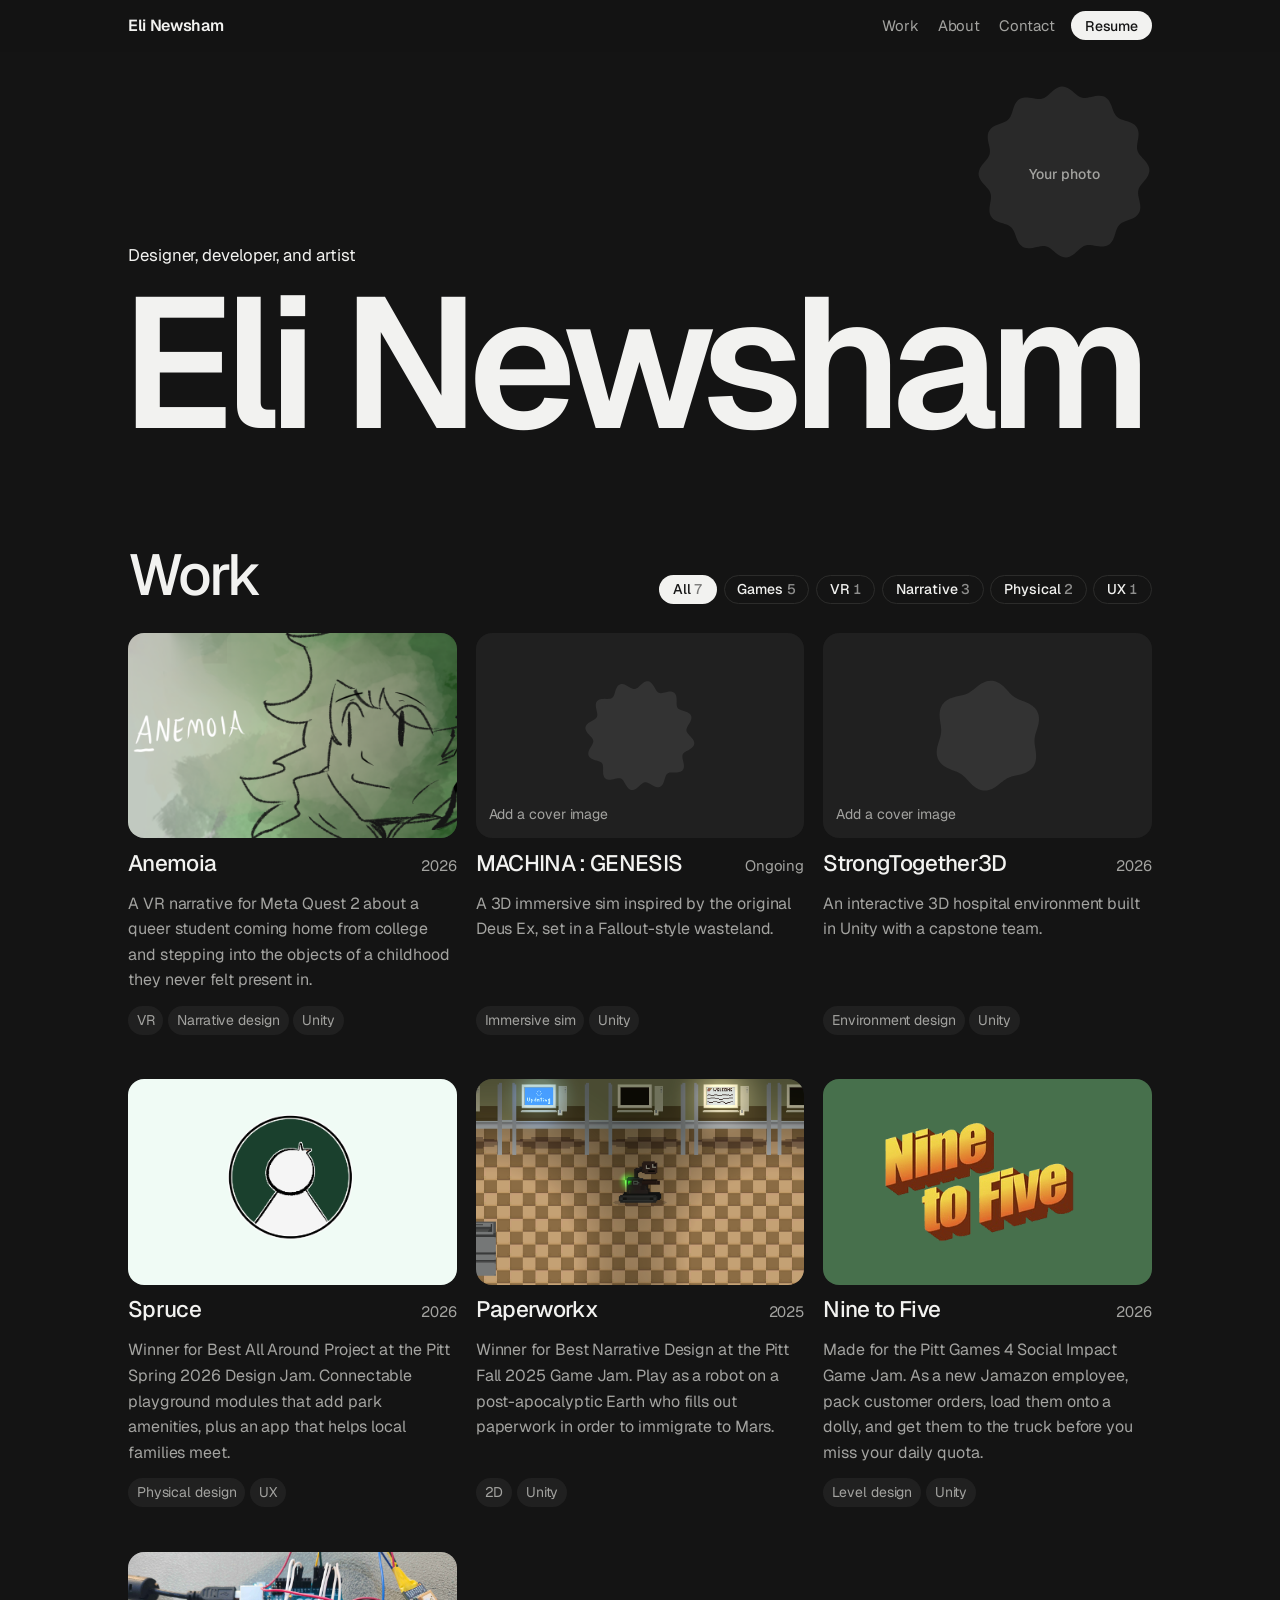
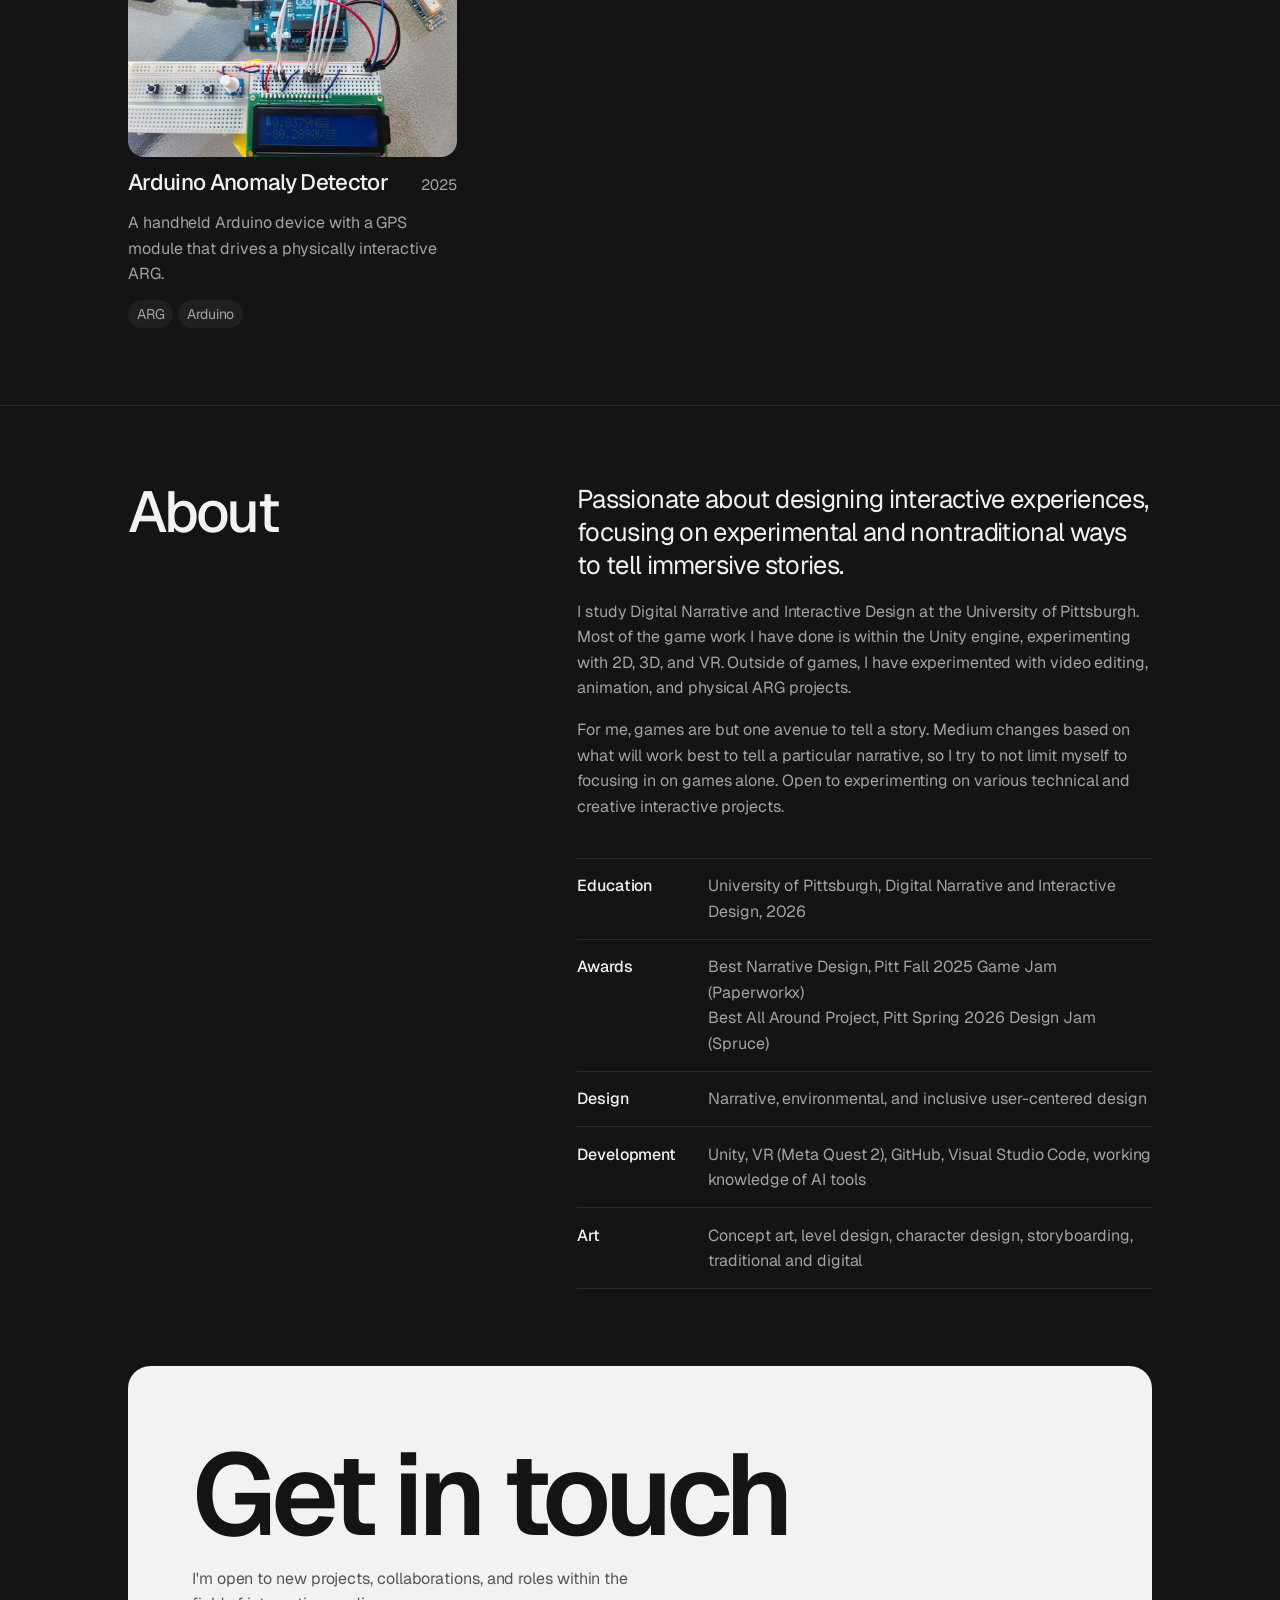
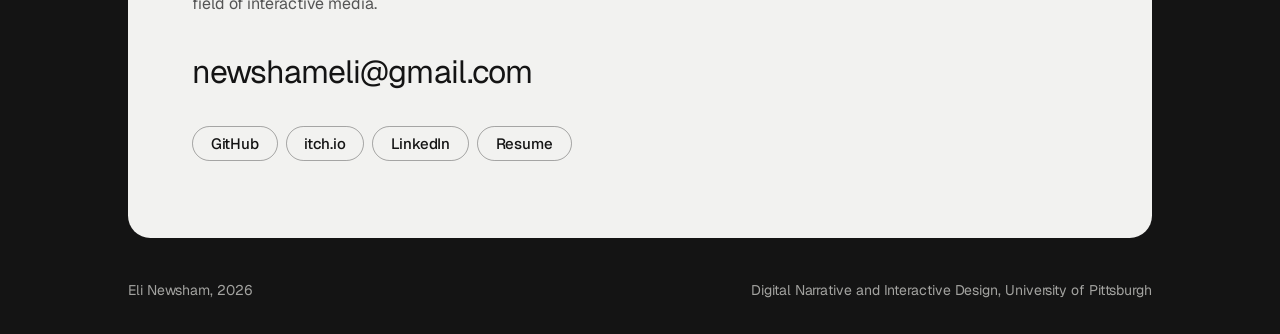
==== commit 998108b6: "edited size of page for better viewing" ====
--- a/index.html
+++ b/index.html
@@ -118,7 +118,7 @@
     <p>${p.summary}</p>
     <ul class="tags">${li(p.tags)}</ul>
   </a>`).join("");
-document.querySelector(".total").textContent = PROJECTS.length;
+document.querySelector(".total")?.replaceChildren(PROJECTS.length);   // optional project count next to the heading
 
 /* ===== Tag filter ===== */
 let active = "All";
--- a/styles.css
+++ b/styles.css
@@ -22,9 +22,11 @@
    100% up to 720px wide, easing to 80% by 1200px (like viewing at 80% browser zoom on desktop).
    To make it bigger or smaller, change the 80% (and the 130% below it by the same amount). */
 html { font-size: clamp(80%, calc(130% - 0.6667vw), 100%); }
+/* Text sizes use max(…, 16px) or max(…, 14px) so body text never drops below 16px
+   and small labels never below 14px, even when the layout is scaled down. */
 html { scroll-padding-top: 5rem; -webkit-text-size-adjust: 100%; }
 body {
-  margin: 0; font-family: var(--font); font-size: 1.0625rem; line-height: 1.6; letter-spacing: -.005em;
+  margin: 0; font-family: var(--font); font-size: max(1.0625rem, 16px); line-height: 1.6; letter-spacing: -.005em;
   background: var(--md-sys-color-surface); color: var(--md-sys-color-on-surface);
   -webkit-font-smoothing: antialiased; text-rendering: optimizeLegibility;
 }
@@ -44,14 +46,14 @@
 
 .btn {
   display: inline-flex; align-items: center; justify-content: center; gap: 0.5rem; height: 2.75rem; padding: 0 1.375rem;
-  border-radius: 62.4375rem; border: 1px solid transparent; font: 500 0.9375rem/1 var(--font); cursor: pointer; white-space: nowrap;
+  border-radius: 62.4375rem; border: 1px solid transparent; font: 500 max(0.9375rem, 15px)/1 var(--font); cursor: pointer; white-space: nowrap;
   transition: background-color 200ms var(--ease), color 200ms var(--ease), border-color 200ms var(--ease);
 }
 .btn.solid { background: var(--md-sys-color-primary); color: var(--md-sys-color-on-primary); }
 .btn.solid:hover { background: color-mix(in srgb, var(--md-sys-color-primary) 82%, var(--md-sys-color-surface)); }
 .btn.line { border-color: var(--md-sys-color-outline); color: var(--md-sys-color-on-surface); background: none; }
 .btn.line:hover { border-color: var(--md-sys-color-on-surface); }
-.btn.small { height: 2.25rem; padding: 0 1rem; font-size: 0.875rem; }
+.btn.small { height: 2.25rem; padding: 0 1rem; font-size: max(0.875rem, 14px); }
 .icon-btn {
   display: inline-grid; place-items: center; width: 2.25rem; height: 2.25rem; border-radius: 50%; border: 0; flex: none;
   background: none; color: var(--md-sys-color-on-surface); cursor: pointer; transition: background-color 150ms;
@@ -65,7 +67,7 @@
 .cover > * { grid-area: 1 / 1; }
 .cover svg { width: 62%; height: 62%; }
 .cover path { fill: var(--md-sys-color-surface-container-highest); }
-.cover .ph { align-self: end; justify-self: start; margin: 1rem; font-size: 0.8125rem; color: var(--md-sys-color-on-surface-variant); }
+.cover .ph { align-self: end; justify-self: start; margin: 1rem; font-size: max(0.8125rem, 14px); color: var(--md-sys-color-on-surface-variant); }
 .cover img { position: absolute; inset: 0; width: 100%; height: 100%; object-fit: cover; object-position: var(--pos, center); transition: transform 700ms var(--ease); }
 .cover.contain img { object-fit: contain; padding: 4%; }
 
@@ -78,8 +80,8 @@
 }
 .top.scrolled { border-bottom-color: var(--md-sys-color-outline-variant); }
 .top .wrap { display: flex; align-items: center; gap: 0.25rem; height: 4rem; }
-.brand { font-weight: 600; font-size: 1.0625rem; letter-spacing: -.02em; margin-right: auto; white-space: nowrap; }
-.top nav { display: flex; gap: 1.5rem; margin-right: 1rem; font-size: 0.9375rem; }
+.brand { font-weight: 600; font-size: max(1.0625rem, 16px); letter-spacing: -.02em; margin-right: auto; white-space: nowrap; }
+.top nav { display: flex; gap: 1.5rem; margin-right: 1rem; font-size: max(0.9375rem, 15px); }
 .top nav a { color: var(--md-sys-color-on-surface-variant); transition: color 150ms; }
 .top nav a:hover { color: var(--md-sys-color-on-surface); }
 
@@ -87,13 +89,13 @@
 /* ---------- Hero ---------- */
 .hero { padding: 2.5rem 0 4.5rem; }
 .hero-top { display: flex; justify-content: space-between; align-items: end; gap: 1.5rem; }
-.hero-role { font-size: clamp(1.0625rem, 2vw, 1.3125rem); line-height: 1.4; max-width: 24ch; }
+.hero-role { font-size: max(clamp(1.0625rem, 2vw, 1.3125rem), 16px); line-height: 1.4; max-width: 24ch; }
 .portrait { width: clamp(6.875rem, 18vw, 13.75rem); aspect-ratio: 1; flex: none; }
 .portrait svg { width: 100%; height: 100%; overflow: visible; }
 .portrait .face { fill: var(--md-sys-color-surface-container-high); }
 .portrait text { fill: var(--md-sys-color-on-surface-variant); font: 500 8px var(--font); letter-spacing: 0; }
 .wordmark {
-  margin: 1.25rem 0 0; font-size: clamp(4rem, 15.5vw, 14.25rem); line-height: .86; font-weight: 600; letter-spacing: -.055em;
+  margin: 1.25rem 0 0; font-size: max(clamp(4rem, 15.5vw, 14.25rem), 16px); line-height: .86; font-weight: 600; letter-spacing: -.055em;
   margin-left: -.04em; white-space: nowrap; width: fit-content;
 }
 .wordmark .w { display: inline-block; overflow: hidden; vertical-align: bottom; padding-bottom: .04em; }
@@ -105,12 +107,12 @@
 /* ---------- Work ---------- */
 #work { padding: 3rem 0 6rem; }
 .work-head { display: flex; flex-wrap: wrap; align-items: end; justify-content: space-between; gap: 1.25rem 2rem; margin-bottom: 2.25rem; }
-.work-head h2, .about h2 { font-size: clamp(2.25rem, 5.4vw, 4.5rem); line-height: 1; font-weight: 500; letter-spacing: -.045em; }
+.work-head h2, .about h2 { font-size: max(clamp(2.25rem, 5.4vw, 4.5rem), 16px); line-height: 1; font-weight: 500; letter-spacing: -.045em; }
 .work-head h2 sup { font-size: .32em; font-weight: 400; letter-spacing: 0; vertical-align: top; margin-left: 0.375rem; color: var(--md-sys-color-on-surface-variant); }
 .chips { display: flex; flex-wrap: wrap; gap: 0.5rem; }
 .chip {
   height: 2.25rem; padding: 0 1rem; border-radius: 62.4375rem; border: 1px solid var(--md-sys-color-outline-variant);
-  background: none; color: var(--md-sys-color-on-surface); font: 500 0.875rem var(--font); cursor: pointer;
+  background: none; color: var(--md-sys-color-on-surface); font: 500 max(0.875rem, 14px) var(--font); cursor: pointer;
   transition: background-color 200ms var(--ease), color 200ms var(--ease), border-color 200ms var(--ease);
 }
 .chip:hover { border-color: var(--md-sys-color-outline); }
@@ -136,18 +138,18 @@
 }
 .tile:hover .open, .tile:focus-visible .open { opacity: 1; transform: none; }
 .tile-row { display: flex; justify-content: space-between; align-items: baseline; gap: 1rem; }
-.tile h3 { font-size: clamp(1.375rem, 2.2vw, 1.75rem); line-height: 1.15; font-weight: 500; letter-spacing: -.03em; }
-.tile .year { font-size: 0.9375rem; color: var(--md-sys-color-on-surface-variant); font-variant-numeric: tabular-nums; white-space: nowrap; }
+.tile h3 { font-size: max(clamp(1.375rem, 2.2vw, 1.75rem), 16px); line-height: 1.15; font-weight: 500; letter-spacing: -.03em; }
+.tile .year { font-size: max(0.9375rem, 15px); color: var(--md-sys-color-on-surface-variant); font-variant-numeric: tabular-nums; white-space: nowrap; }
 .tile p { color: var(--md-sys-color-on-surface-variant); max-width: 52ch; margin-top: -0.375rem; }
 .tags { display: flex; flex-wrap: wrap; gap: 0.375rem; list-style: none; padding: 0; }
-.tags li { font-size: 0.8125rem; padding: 0.25rem 0.6875rem; border-radius: 62.4375rem; background: var(--md-sys-color-surface-container); color: var(--md-sys-color-on-surface-variant); }
+.tags li { font-size: max(0.8125rem, 14px); padding: 0.25rem 0.6875rem; border-radius: 62.4375rem; background: var(--md-sys-color-surface-container); color: var(--md-sys-color-on-surface-variant); }
 .empty { padding: 4rem 1.5rem; border-radius: 1.25rem; text-align: center; background: var(--md-sys-color-surface-container-low); }
 .empty p { margin-bottom: 1.125rem; color: var(--md-sys-color-on-surface-variant); }
 
 /* ---------- About ---------- */
 .about { padding: 6rem 0; border-top: 1px solid var(--md-sys-color-outline-variant); }
 .about .wrap { display: grid; gap: 2rem; }
-.about .lede { font-size: clamp(1.375rem, 2.6vw, 2rem); line-height: 1.3; letter-spacing: -.025em; max-width: 30ch; }
+.about .lede { font-size: max(clamp(1.375rem, 2.6vw, 2rem), 16px); line-height: 1.3; letter-spacing: -.025em; max-width: 30ch; }
 .about .body p { margin-top: 1.25rem; max-width: 58ch; color: var(--md-sys-color-on-surface-variant); }
 .about .body .lede { margin-top: 0; color: var(--md-sys-color-on-surface); }
 .about dl { display: grid; gap: 0; margin-top: 3rem; border-top: 1px solid var(--md-sys-color-outline-variant); }
@@ -161,13 +163,13 @@
   padding: clamp(2.25rem, 7vw, 6rem) clamp(1.5rem, 6vw, 5rem); border-radius: 1.75rem;
   background: var(--md-sys-color-primary); color: var(--md-sys-color-on-primary);
 }
-.contact-band h2 { font-size: clamp(3rem, 10vw, 9rem); line-height: .9; font-weight: 600; letter-spacing: -.055em; }
-.contact-band p { margin-top: 1.5rem; font-size: 1.1875rem; max-width: 42ch; opacity: .7; }
-.contact-band .mail { display: inline-block; margin-top: 2.25rem; font-size: clamp(1.375rem, 3.4vw, 2.5rem); letter-spacing: -.03em; word-break: break-word; }
+.contact-band h2 { font-size: max(clamp(3rem, 10vw, 9rem), 16px); line-height: .9; font-weight: 600; letter-spacing: -.055em; }
+.contact-band p { margin-top: 1.5rem; font-size: max(1.1875rem, 16px); max-width: 42ch; opacity: .7; }
+.contact-band .mail { display: inline-block; margin-top: 2.25rem; font-size: max(clamp(1.375rem, 3.4vw, 2.5rem), 16px); letter-spacing: -.03em; word-break: break-word; }
 .contact-band .actions { display: flex; flex-wrap: wrap; gap: 0.625rem; margin-top: 2.25rem; }
 .contact-band .btn.line { border-color: color-mix(in srgb, var(--md-sys-color-on-primary) 35%, transparent); color: inherit; }
 .contact-band .btn.line:hover { border-color: var(--md-sys-color-on-primary); }
-footer .wrap { display: flex; flex-wrap: wrap; justify-content: space-between; gap: 0.75rem; padding-top: 1.75rem; padding-bottom: 2.5rem; font-size: 0.875rem; color: var(--md-sys-color-on-surface-variant); }
+footer .wrap { display: flex; flex-wrap: wrap; justify-content: space-between; gap: 0.75rem; padding-top: 1.75rem; padding-bottom: 2.5rem; font-size: max(0.875rem, 14px); color: var(--md-sys-color-on-surface-variant); }
 
 /* ---------- Breakpoints ---------- */
 @media (min-width: 720px) {
@@ -184,15 +186,15 @@
   .about dl > div { grid-template-columns: 8.75rem 1fr; gap: 1.5rem; }
 }
 @media (max-width: 719px) {
-  .top nav { gap: 1rem; margin-right: 0.375rem; font-size: 0.875rem; }
+  .top nav { gap: 1rem; margin-right: 0.375rem; font-size: max(0.875rem, 14px); }
 }
 @media (max-width: 599px) {
   .wordmark .w { display: block; width: fit-content; }
 }
 @media (max-width: 400px) {
-  .brand { font-size: 0.9375rem; margin-right: 0.75rem; }
-  .top nav { gap: 0.625rem; margin-left: auto; font-size: 0.8125rem; }
-  .top .btn.small { height: 2rem; padding: 0 0.75rem; font-size: 0.8125rem; }
+  .brand { font-size: max(0.9375rem, 15px); margin-right: 0.75rem; }
+  .top nav { gap: 0.625rem; margin-left: auto; font-size: max(0.8125rem, 14px); }
+  .top .btn.small { height: 2rem; padding: 0 0.75rem; font-size: max(0.8125rem, 14px); }
 }
 @media (prefers-reduced-motion: reduce) {
   *, *::before { animation: none !important; transition: none !important; }
@@ -201,16 +203,16 @@
 /* ======================================================================
    Project detail page (project.html)
    ====================================================================== */
-.back { display: inline-flex; align-items: center; gap: 0.375rem; padding: 0.375rem 0; font-size: 0.9375rem; color: var(--md-sys-color-on-surface-variant); }
+.back { display: inline-flex; align-items: center; gap: 0.375rem; padding: 0.375rem 0; font-size: max(0.9375rem, 15px); color: var(--md-sys-color-on-surface-variant); }
 .back:hover { color: var(--md-sys-color-on-surface); }
 .pj { padding-top: 1.5rem; }
 .pj-head { padding: 2.25rem 0 2.5rem; }
-.pj-head h1 { font-size: clamp(3.25rem, 10vw, 9.25rem); line-height: .9; font-weight: 600; letter-spacing: -.055em; }
-.pj-head .summary { margin-top: 1.75rem; font-size: clamp(1.25rem, 2.4vw, 1.75rem); line-height: 1.35; letter-spacing: -.02em; max-width: 34ch; }
+.pj-head h1 { font-size: max(clamp(3.25rem, 10vw, 9.25rem), 16px); line-height: .9; font-weight: 600; letter-spacing: -.055em; }
+.pj-head .summary { margin-top: 1.75rem; font-size: max(clamp(1.25rem, 2.4vw, 1.75rem), 16px); line-height: 1.35; letter-spacing: -.02em; max-width: 34ch; }
 .pj-head .tags { margin-top: 1.5rem; }
 .pj-meta { display: grid; grid-template-columns: repeat(2, 1fr); column-gap: 1.5rem; border-top: 1px solid var(--md-sys-color-outline-variant); }
 .pj-meta > div { padding: 1.125rem 0; border-bottom: 1px solid var(--md-sys-color-outline-variant); min-width: 0; }
-.pj-meta dt { font-size: 0.875rem; color: var(--md-sys-color-on-surface-variant); }
+.pj-meta dt { font-size: max(0.875rem, 14px); color: var(--md-sys-color-on-surface-variant); }
 .pj-meta dd { margin-top: 0.25rem; font-weight: 500; }
 .pj-hero { margin-top: 2.5rem; aspect-ratio: 16 / 9; border-radius: 1.5rem; }
 
@@ -218,11 +220,11 @@
 .toc { display: none; }
 .pj-section { padding: 3.5rem 0; border-bottom: 1px solid var(--md-sys-color-outline-variant); scroll-margin-top: 4.5rem; }
 .pj-section:last-child { border-bottom: 0; }
-.pj-section > h2 { font-size: clamp(1.75rem, 3.2vw, 2.5rem); line-height: 1.1; font-weight: 500; letter-spacing: -.035em; margin-bottom: 1.25rem; }
-.pj-section .text { font-size: clamp(1.125rem, 1.7vw, 1.3125rem); line-height: 1.6; letter-spacing: -.01em; max-width: 62ch; }
+.pj-section > h2 { font-size: max(clamp(1.75rem, 3.2vw, 2.5rem), 16px); line-height: 1.1; font-weight: 500; letter-spacing: -.035em; margin-bottom: 1.25rem; }
+.pj-section .text { font-size: max(clamp(1.125rem, 1.7vw, 1.3125rem), 16px); line-height: 1.6; letter-spacing: -.01em; max-width: 62ch; }
 .pj-section .text + .text { margin-top: 1rem; }
 .pj-list { list-style: none; padding: 0; margin-top: 1.75rem; max-width: 62ch; counter-reset: h; }
-.pj-list li { display: grid; grid-template-columns: 2.25rem 1fr; padding: 1rem 0; border-top: 1px solid var(--md-sys-color-outline-variant); font-size: 1.125rem; }
+.pj-list li { display: grid; grid-template-columns: 2.25rem 1fr; padding: 1rem 0; border-top: 1px solid var(--md-sys-color-outline-variant); font-size: max(1.125rem, 16px); }
 .pj-list li:last-child { border-bottom: 1px solid var(--md-sys-color-outline-variant); }
 .pj-list li::before { content: ""; width: 0.5rem; height: 0.5rem; margin-top: .55em; border-radius: 50%; background: var(--md-sys-color-on-surface); }
 
@@ -230,30 +232,30 @@
 .pj-gallery figure { display: grid; gap: 0.625rem; }
 .pj-gallery .cover { aspect-ratio: 4 / 3; border-radius: 1.125rem; }
 .pj-gallery figure:first-child .cover { aspect-ratio: 16 / 9; }
-.pj-gallery figcaption { font-size: 0.875rem; color: var(--md-sys-color-on-surface-variant); }
+.pj-gallery figcaption { font-size: max(0.875rem, 14px); color: var(--md-sys-color-on-surface-variant); }
 .pj-gallery button { all: unset; display: block; cursor: zoom-in; border-radius: 1.125rem; }
 .pj-gallery button:focus-visible { outline: 2px solid var(--accent); outline-offset: 0.1875rem; }
 .pj-video { aspect-ratio: 16 / 9; border-radius: 1.25rem; overflow: hidden; background: var(--md-sys-color-surface-container); margin-top: 0.5rem; }
 .pj-video iframe { width: 100%; height: 100%; border: 0; display: block; }
-.pj-video.empty-slot { display: grid; place-content: center; justify-items: center; gap: 0.5rem; padding: 1.5rem; text-align: center; color: var(--md-sys-color-on-surface-variant); font-size: 0.9375rem; }
+.pj-video.empty-slot { display: grid; place-content: center; justify-items: center; gap: 0.5rem; padding: 1.5rem; text-align: center; color: var(--md-sys-color-on-surface-variant); font-size: max(0.9375rem, 15px); }
 .pj-video.empty-slot .msr { font-size: 2rem; }
 
-.pj-quote { font-size: clamp(1.625rem, 3.4vw, 2.75rem); line-height: 1.2; font-weight: 500; letter-spacing: -.035em; max-width: 26ch; }
+.pj-quote { font-size: max(clamp(1.625rem, 3.4vw, 2.75rem), 16px); line-height: 1.2; font-weight: 500; letter-spacing: -.035em; max-width: 26ch; }
 .pj-credits { display: grid; border-top: 1px solid var(--md-sys-color-outline-variant); max-width: 62ch; }
 .pj-credits > div { display: grid; grid-template-columns: 1fr 1.4fr; gap: 1rem; padding: 0.875rem 0; border-bottom: 1px solid var(--md-sys-color-outline-variant); }
 .pj-credits dt { color: var(--md-sys-color-on-surface-variant); }
 .pj-links { display: flex; flex-wrap: wrap; gap: 0.625rem; }
 
 .pj-nav { display: grid; gap: 0.75rem; margin: 5rem 0 4rem; padding-top: 2.5rem; border-top: 1px solid var(--md-sys-color-outline-variant); }
-.pj-nav .prev { font-size: 0.9375rem; color: var(--md-sys-color-on-surface-variant); justify-self: start; }
+.pj-nav .prev { font-size: max(0.9375rem, 15px); color: var(--md-sys-color-on-surface-variant); justify-self: start; }
 .pj-nav .prev:hover { color: var(--md-sys-color-on-surface); }
-.pj-nav .next small { display: block; font-size: 0.9375rem; color: var(--md-sys-color-on-surface-variant); }
-.pj-nav .next strong { display: inline-flex; align-items: center; gap: .2em; margin-top: 0.625rem; font-size: clamp(2.5rem, 7vw, 6.5rem); line-height: .95; font-weight: 600; letter-spacing: -.05em; }
+.pj-nav .next small { display: block; font-size: max(0.9375rem, 15px); color: var(--md-sys-color-on-surface-variant); }
+.pj-nav .next strong { display: inline-flex; align-items: center; gap: .2em; margin-top: 0.625rem; font-size: max(clamp(2.5rem, 7vw, 6.5rem), 16px); line-height: .95; font-weight: 600; letter-spacing: -.05em; }
 .pj-nav .next .msr { font-size: .7em; transition: transform 400ms var(--ease); }
 .pj-nav .next:hover .msr { transform: translateX(.15em); }
 
 .not-found { padding: 7.5rem 0; }
-.not-found h1 { font-size: clamp(2.5rem, 7vw, 5.5rem); line-height: 1; font-weight: 600; letter-spacing: -.05em; }
+.not-found h1 { font-size: max(clamp(2.5rem, 7vw, 5.5rem), 16px); line-height: 1; font-weight: 600; letter-spacing: -.05em; }
 .not-found p { margin: 1.25rem 0 1.75rem; color: var(--md-sys-color-on-surface-variant); }
 
 .lightbox {
@@ -265,7 +267,7 @@
 @keyframes fade { from { opacity: 0; } }
 .lightbox img { display: block; width: 100%; max-height: calc(100dvh - 7.5rem); object-fit: contain; border-radius: 0.75rem; }
 .lb-bar { display: flex; align-items: center; gap: 0.5rem; margin-top: 0.75rem; }
-.lb-bar p { flex: 1; font-size: 0.9375rem; opacity: .8; }
+.lb-bar p { flex: 1; font-size: max(0.9375rem, 15px); opacity: .8; }
 .lightbox .icon-btn { color: #fff; }
 .lightbox .icon-btn:hover { background: rgb(255 255 255 / .12); }
 
@@ -280,9 +282,9 @@
   .pj-meta { grid-template-columns: repeat(6, 1fr); }
   .pj-layout { grid-template-columns: 13.75rem 1fr; gap: 4rem; }
   .toc { display: block; position: sticky; top: 6rem; align-self: start; padding-top: 3.5rem; }
-  .toc p { font-size: 0.875rem; color: var(--md-sys-color-on-surface-variant); margin-bottom: 0.75rem; }
+  .toc p { font-size: max(0.875rem, 14px); color: var(--md-sys-color-on-surface-variant); margin-bottom: 0.75rem; }
   .toc ol { list-style: none; padding: 0; margin: 0; display: grid; gap: 2px; border-left: 1px solid var(--md-sys-color-outline-variant); }
-  .toc a { display: block; padding: 0.375rem 0 0.375rem 1rem; margin-left: -1px; border-left: 1px solid transparent; font-size: 0.9375rem; color: var(--md-sys-color-on-surface-variant); transition: color 150ms, border-color 150ms; }
+  .toc a { display: block; padding: 0.375rem 0 0.375rem 1rem; margin-left: -1px; border-left: 1px solid transparent; font-size: max(0.9375rem, 15px); color: var(--md-sys-color-on-surface-variant); transition: color 150ms, border-color 150ms; }
   .toc a:hover { color: var(--md-sys-color-on-surface); }
   .toc a[aria-current="true"] { color: var(--md-sys-color-on-surface); border-left-color: var(--md-sys-color-on-surface); }
 }
@@ -290,23 +292,23 @@
 /* ======================================================================
    Long-form case study extras (anemoia-design/)
    ====================================================================== */
-.kicker { font-size: 0.9375rem; color: var(--md-sys-color-on-surface-variant); }
-.definition { margin-top: 1.75rem; max-width: 46ch; font-size: clamp(1.1875rem, 2vw, 1.5rem); line-height: 1.45; letter-spacing: -.015em; }
+.kicker { font-size: max(0.9375rem, 15px); color: var(--md-sys-color-on-surface-variant); }
+.definition { margin-top: 1.75rem; max-width: 46ch; font-size: max(clamp(1.1875rem, 2vw, 1.5rem), 16px); line-height: 1.45; letter-spacing: -.015em; }
 .definition .word { font-style: italic; font-weight: 500; }
 .definition .pos { color: var(--md-sys-color-on-surface-variant); font-style: italic; margin: 0 .3em; }
 .definition a { text-decoration: underline; text-decoration-color: var(--md-sys-color-outline); text-underline-offset: 0.1875rem; }
-.big-question { font-size: clamp(1.875rem, 4.2vw, 3.5rem); line-height: 1.1; font-weight: 500; letter-spacing: -.04em; max-width: 22ch; margin-bottom: 2.25rem; }
+.big-question { font-size: max(clamp(1.875rem, 4.2vw, 3.5rem), 16px); line-height: 1.1; font-weight: 500; letter-spacing: -.04em; max-width: 22ch; margin-bottom: 2.25rem; }
 .pj-section p.text + figure, .pj-section .text + .figure { margin-top: 2.25rem; }
 .figure { display: grid; gap: 0.625rem; margin-top: 2.25rem; }
 .figure img { width: 100%; height: auto; display: block; border-radius: 1.25rem; background: var(--md-sys-color-surface-container); }
-.figure figcaption { font-size: 0.875rem; color: var(--md-sys-color-on-surface-variant); }
+.figure figcaption { font-size: max(0.875rem, 14px); color: var(--md-sys-color-on-surface-variant); }
 .figure.narrow { max-width: 32.5rem; }
 
 .phases { list-style: none; padding: 0; margin: 0; }
 .phase { display: grid; gap: 0.5rem; padding: 2.25rem 0; border-top: 1px solid var(--md-sys-color-outline-variant); }
 .phase:first-child { border-top: 0; padding-top: 0.25rem; }
-.phase .step { font-size: 0.875rem; color: var(--md-sys-color-on-surface-variant); font-variant-numeric: tabular-nums; }
-.phase h3 { font-size: clamp(1.375rem, 2.2vw, 1.75rem); font-weight: 500; letter-spacing: -.03em; line-height: 1.15; }
+.phase .step { font-size: max(0.875rem, 14px); color: var(--md-sys-color-on-surface-variant); font-variant-numeric: tabular-nums; }
+.phase h3 { font-size: max(clamp(1.375rem, 2.2vw, 1.75rem), 16px); font-weight: 500; letter-spacing: -.03em; line-height: 1.15; }
 .phase .text { margin-top: 0.375rem; }
 
 .strip-wrap { margin-top: 1.5rem; min-width: 0; }
@@ -317,30 +319,30 @@
 .strip img { display: block; height: clamp(11.25rem, 24vw, 18.75rem); width: auto; max-width: 80vw; object-fit: cover; transition: transform 600ms var(--ease); }
 .strip button:hover img { transform: scale(1.03); }
 .strip-controls { display: flex; align-items: center; gap: 0.375rem; margin-top: 0.75rem; }
-.strip-controls .count { margin-right: auto; font-size: 0.875rem; color: var(--md-sys-color-on-surface-variant); }
+.strip-controls .count { margin-right: auto; font-size: max(0.875rem, 14px); color: var(--md-sys-color-on-surface-variant); }
 .strip-controls .icon-btn { border: 1px solid var(--md-sys-color-outline-variant); width: 2.5rem; height: 2.5rem; }
 .strip-controls .icon-btn:disabled { opacity: .35; cursor: default; }
 
 .decision { padding: 0.5rem 0 0; }
 .decision + .decision { margin-top: 3.5rem; padding-top: 3rem; border-top: 1px solid var(--md-sys-color-outline-variant); }
-.decision h3 { font-size: clamp(1.5rem, 2.6vw, 2rem); font-weight: 500; letter-spacing: -.03em; line-height: 1.15; }
-.decision h3 small { display: block; font-size: 0.875rem; font-weight: 400; letter-spacing: 0; color: var(--md-sys-color-on-surface-variant); margin-bottom: 0.5rem; }
-.decision h4 { margin: 2rem 0 0.625rem; font-size: 1rem; font-weight: 500; }
+.decision h3 { font-size: max(clamp(1.5rem, 2.6vw, 2rem), 16px); font-weight: 500; letter-spacing: -.03em; line-height: 1.15; }
+.decision h3 small { display: block; font-size: max(0.875rem, 14px); font-weight: 400; letter-spacing: 0; color: var(--md-sys-color-on-surface-variant); margin-bottom: 0.5rem; }
+.decision h4 { margin: 2rem 0 0.625rem; font-size: max(1rem, 16px); font-weight: 500; }
 .pitch { margin: 1.25rem 0 0; padding: 1.5rem 1.75rem; border-radius: 1.25rem; background: var(--md-sys-color-surface-container-low); max-width: 64ch; }
-.pitch p { font-size: 1.0625rem; line-height: 1.6; }
-.pitch cite { display: block; margin-bottom: 0.625rem; font-style: normal; font-size: 0.875rem; color: var(--md-sys-color-on-surface-variant); }
+.pitch p { font-size: max(1.0625rem, 16px); line-height: 1.6; }
+.pitch cite { display: block; margin-bottom: 0.625rem; font-style: normal; font-size: max(0.875rem, 14px); color: var(--md-sys-color-on-surface-variant); }
 .scenes { display: grid; gap: 1rem; margin-top: 1.75rem; }
 .scene { padding: 1.5rem; border-radius: 1.25rem; border: 1px solid var(--md-sys-color-outline-variant); }
-.scene h4 { margin: 0 0 0.5rem; font-size: 1.125rem; }
+.scene h4 { margin: 0 0 0.5rem; font-size: max(1.125rem, 16px); }
 .scene p { color: var(--md-sys-color-on-surface-variant); }
 .scene p + p { margin-top: 0.625rem; }
 
 .values { display: flex; flex-wrap: wrap; gap: 0.5rem; list-style: none; padding: 0; margin: 1.75rem 0 0; }
-.values li { padding: 0.5rem 1rem; border-radius: 62.4375rem; border: 1px solid var(--md-sys-color-outline-variant); font-size: 0.9375rem; }
+.values li { padding: 0.5rem 1rem; border-radius: 62.4375rem; border: 1px solid var(--md-sys-color-outline-variant); font-size: max(0.9375rem, 15px); }
 .values li.on { background: var(--md-sys-color-primary); color: var(--md-sys-color-on-primary); border-color: transparent; }
 
 .cited { list-style: none; padding: 0; margin: 0; max-width: 72ch; }
-.cited li { padding: 0.875rem 0 0.875rem 2em; text-indent: -2em; border-top: 1px solid var(--md-sys-color-outline-variant); font-size: 1rem; line-height: 1.55; overflow-wrap: anywhere; }
+.cited li { padding: 0.875rem 0 0.875rem 2em; text-indent: -2em; border-top: 1px solid var(--md-sys-color-outline-variant); font-size: max(1rem, 16px); line-height: 1.55; overflow-wrap: anywhere; }
 .cited li:last-child { border-bottom: 1px solid var(--md-sys-color-outline-variant); }
 .cited a { text-decoration: underline; text-decoration-color: var(--md-sys-color-outline); text-underline-offset: 0.1875rem; }
 
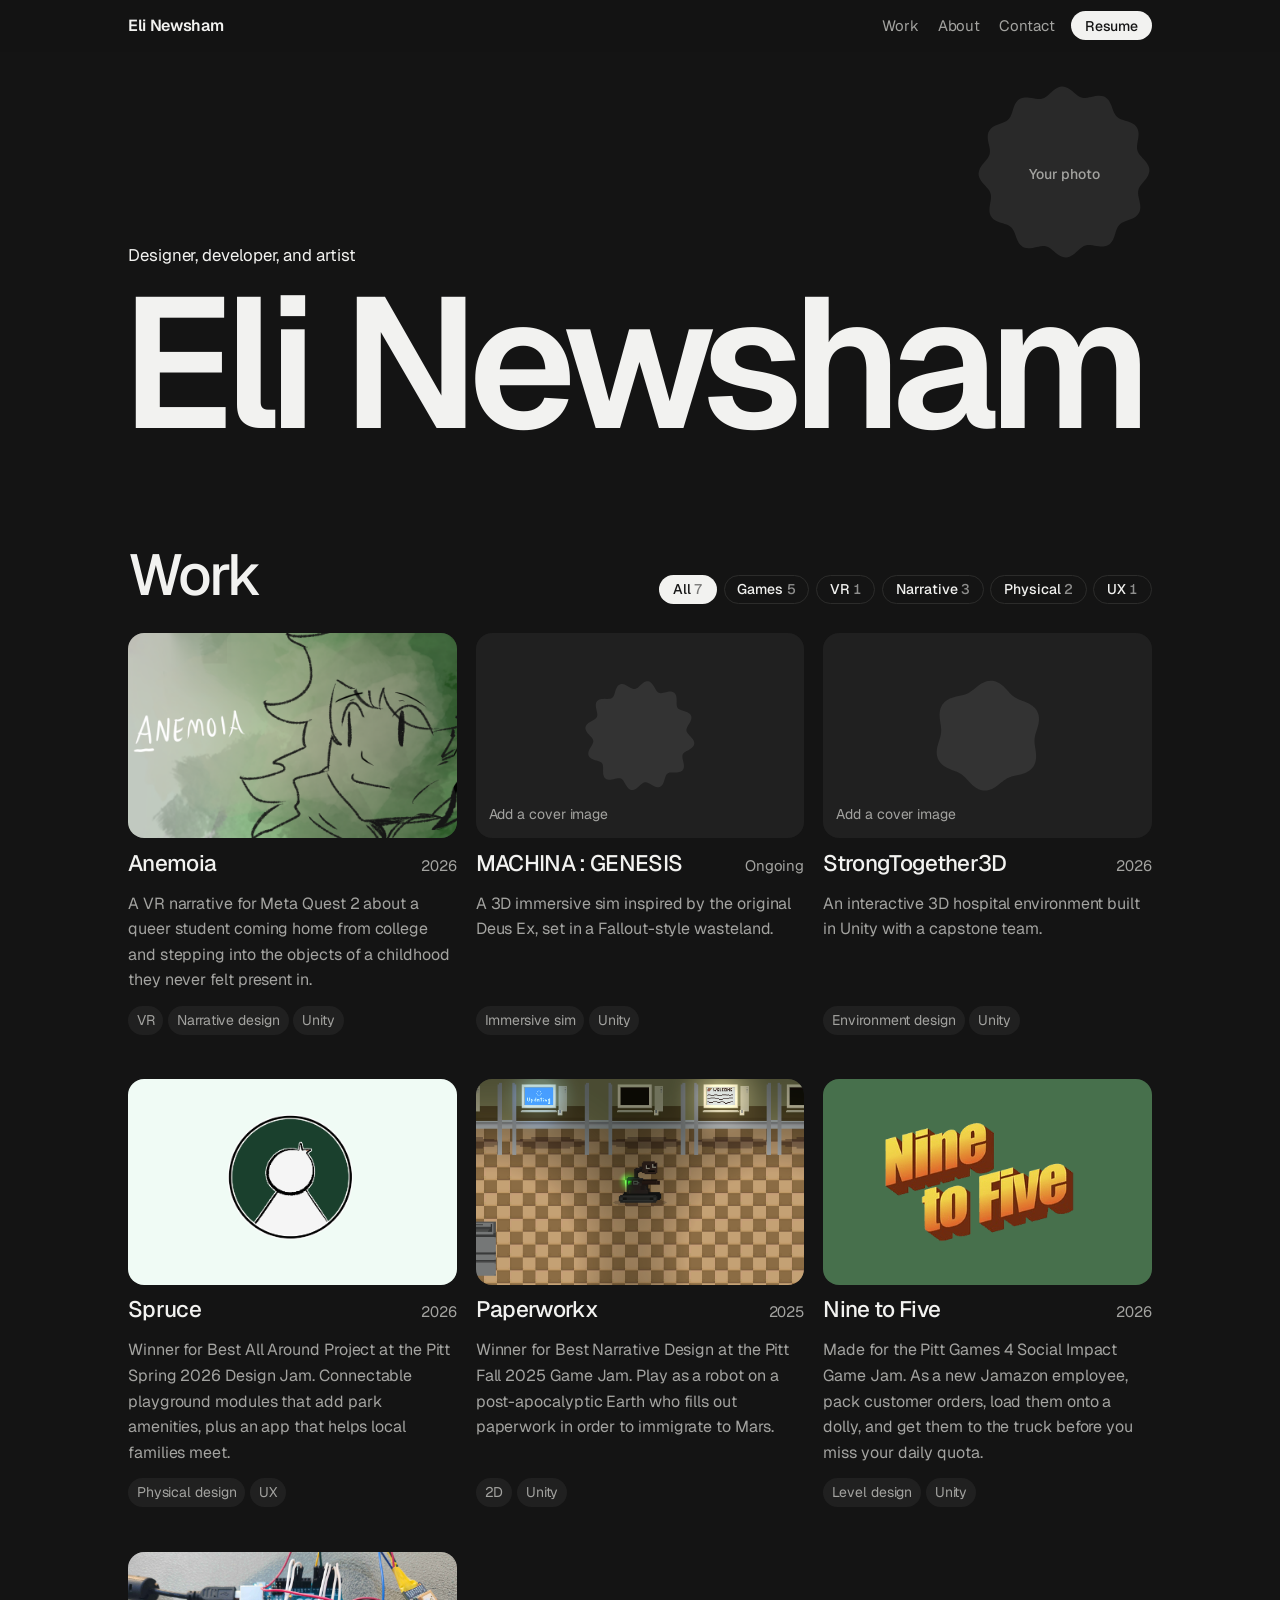
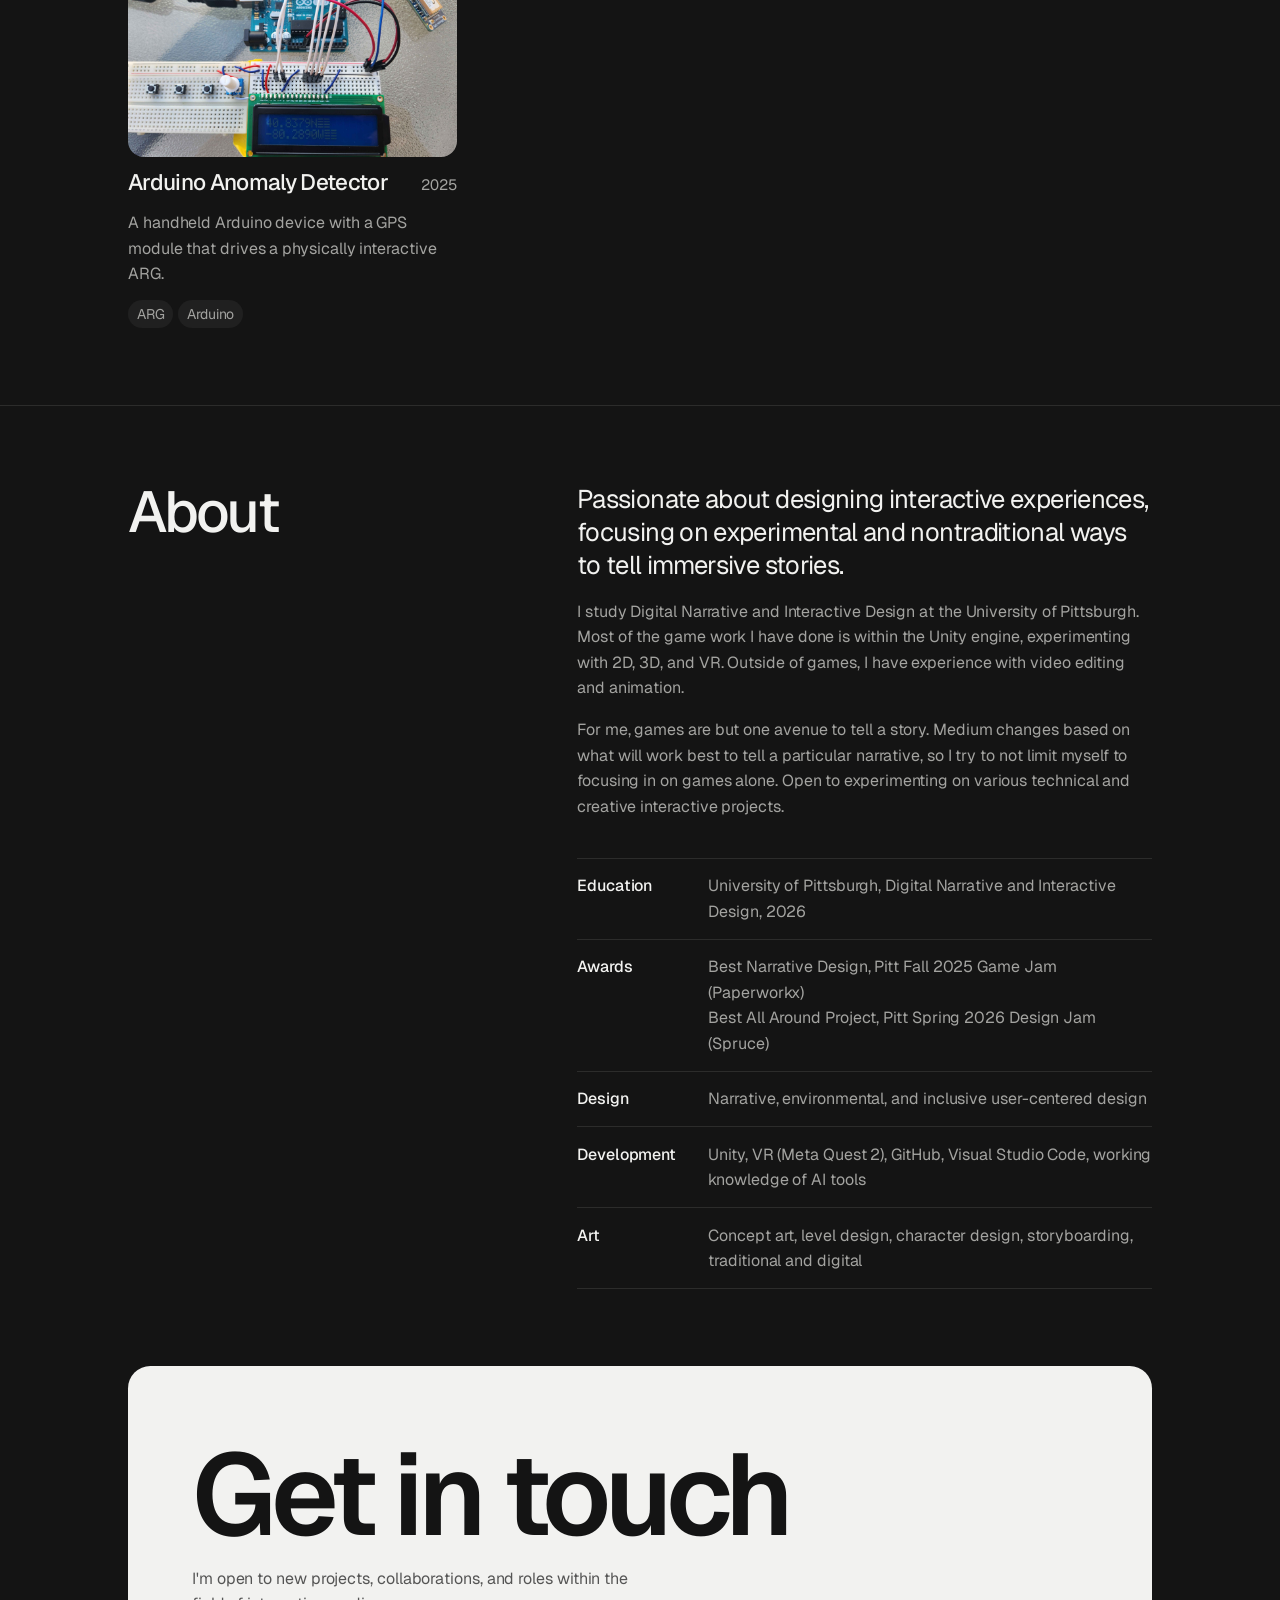
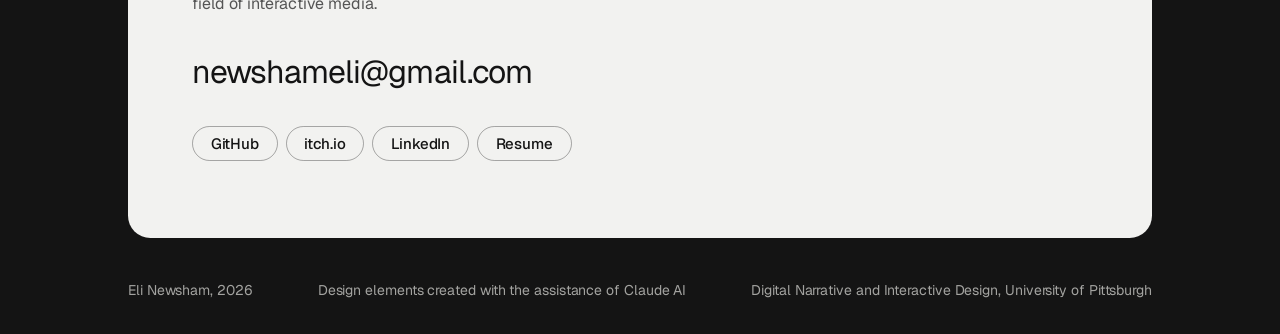
==== commit b799d1a0: "edited text" ====
--- a/index.html
+++ b/index.html
@@ -56,7 +56,7 @@
       <h2>About</h2>
       <div class="body">
         <p class="lede">Passionate about designing interactive experiences, focusing on experimental and nontraditional ways to tell immersive stories.</p>
-        <p>I study Digital Narrative and Interactive Design at the University of Pittsburgh. Most of the game work I have done is within the Unity engine, experimenting with 2D, 3D, and VR. Outside of games, I have experimented with video editing, animation, and physical ARG projects.</p>
+        <p>I study Digital Narrative and Interactive Design at the University of Pittsburgh. Most of the game work I have done is within the Unity engine, experimenting with 2D, 3D, and VR. Outside of games, I have experience with video editing and animation.</p>
         <p>For me, games are but one avenue to tell a story. Medium changes based on what will work best to tell a particular narrative, so I try to not limit myself to focusing in on games alone. Open to experimenting on various technical and creative interactive projects. </p>
         <dl>
           <div><dt>Education</dt><dd>University of Pittsburgh, Digital Narrative and Interactive Design, 2026</dd></div>
@@ -84,7 +84,7 @@
     </div>
   </section>
 </main>
-<footer><div class="wrap"><span>Eli Newsham, 2026</span><span>Digital Narrative and Interactive Design, University of Pittsburgh</span></div></footer>
+<footer><div class="wrap"><span>Eli Newsham, 2026</span><span>Design elements created with the assistance of Claude AI</span><span>Digital Narrative and Interactive Design, University of Pittsburgh</span></div></footer>
 
 <script src="projects.js"></script>
 <script src="site.js"></script>
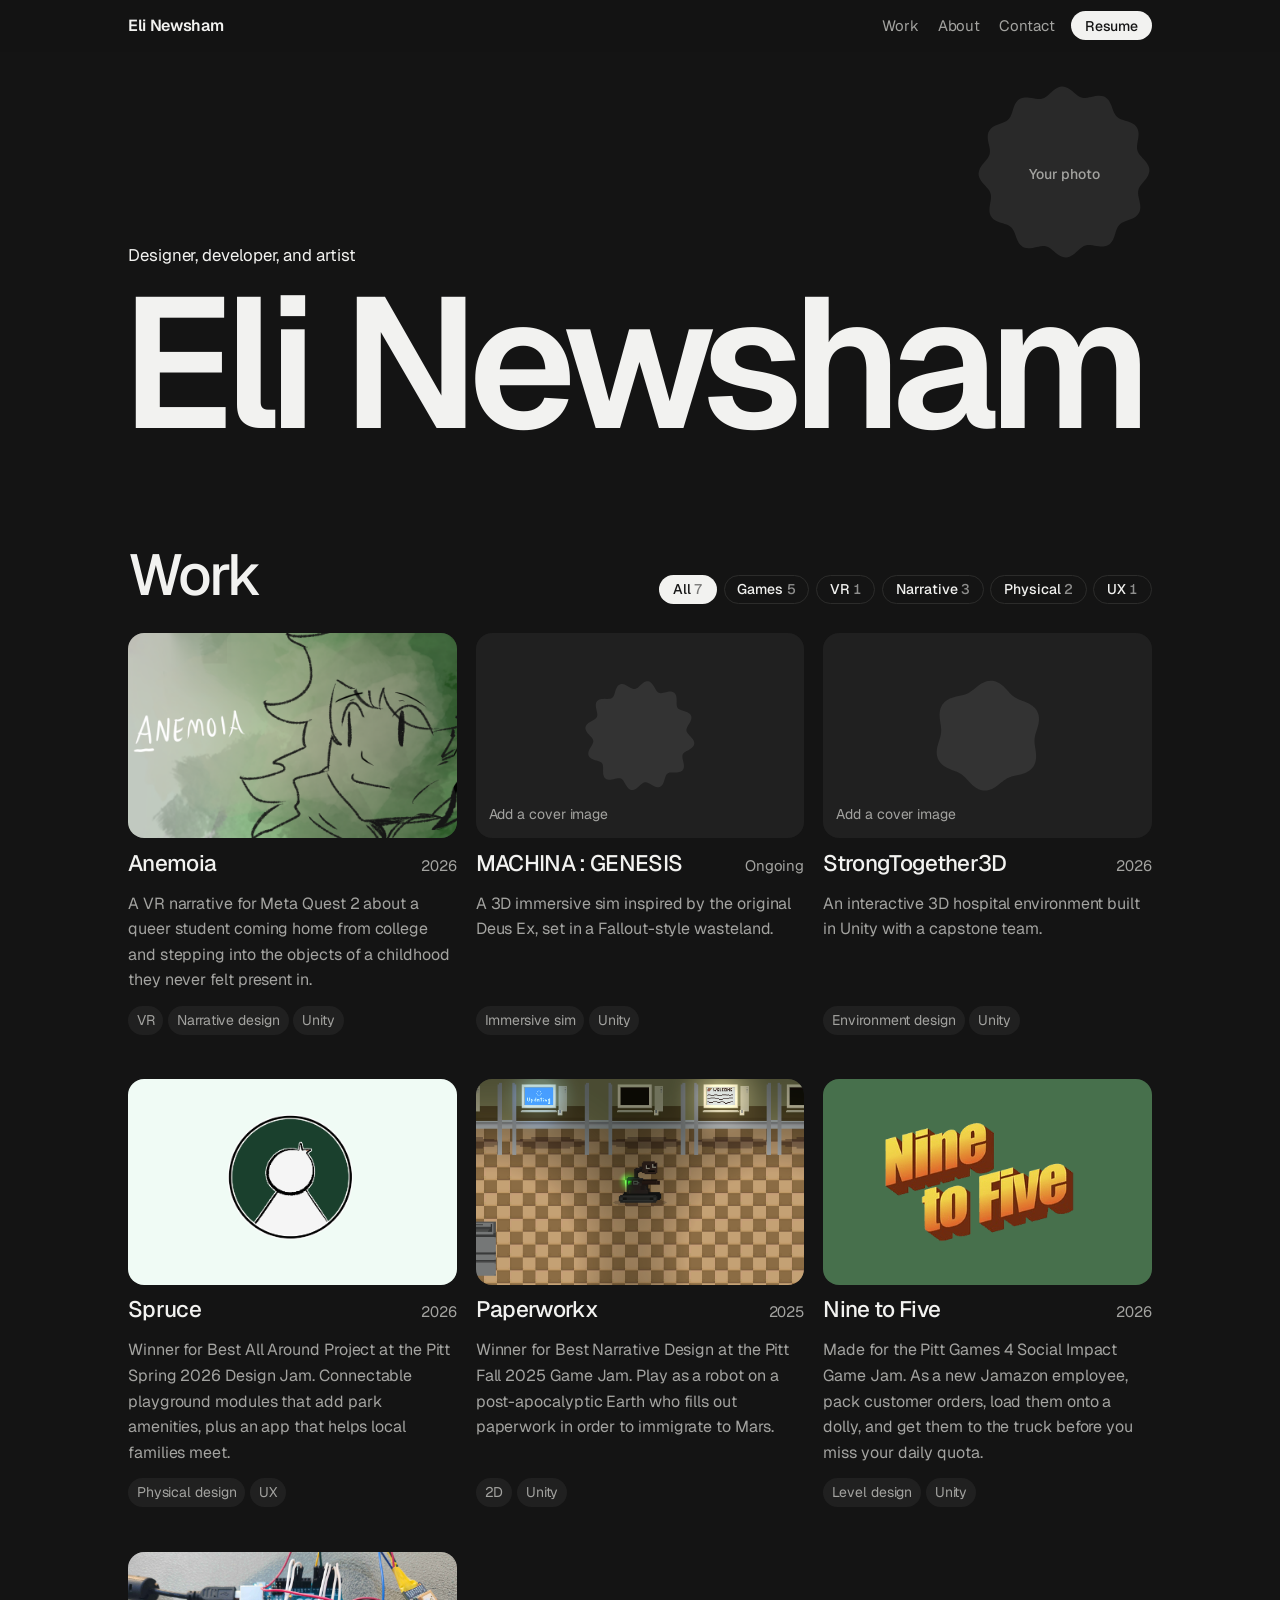
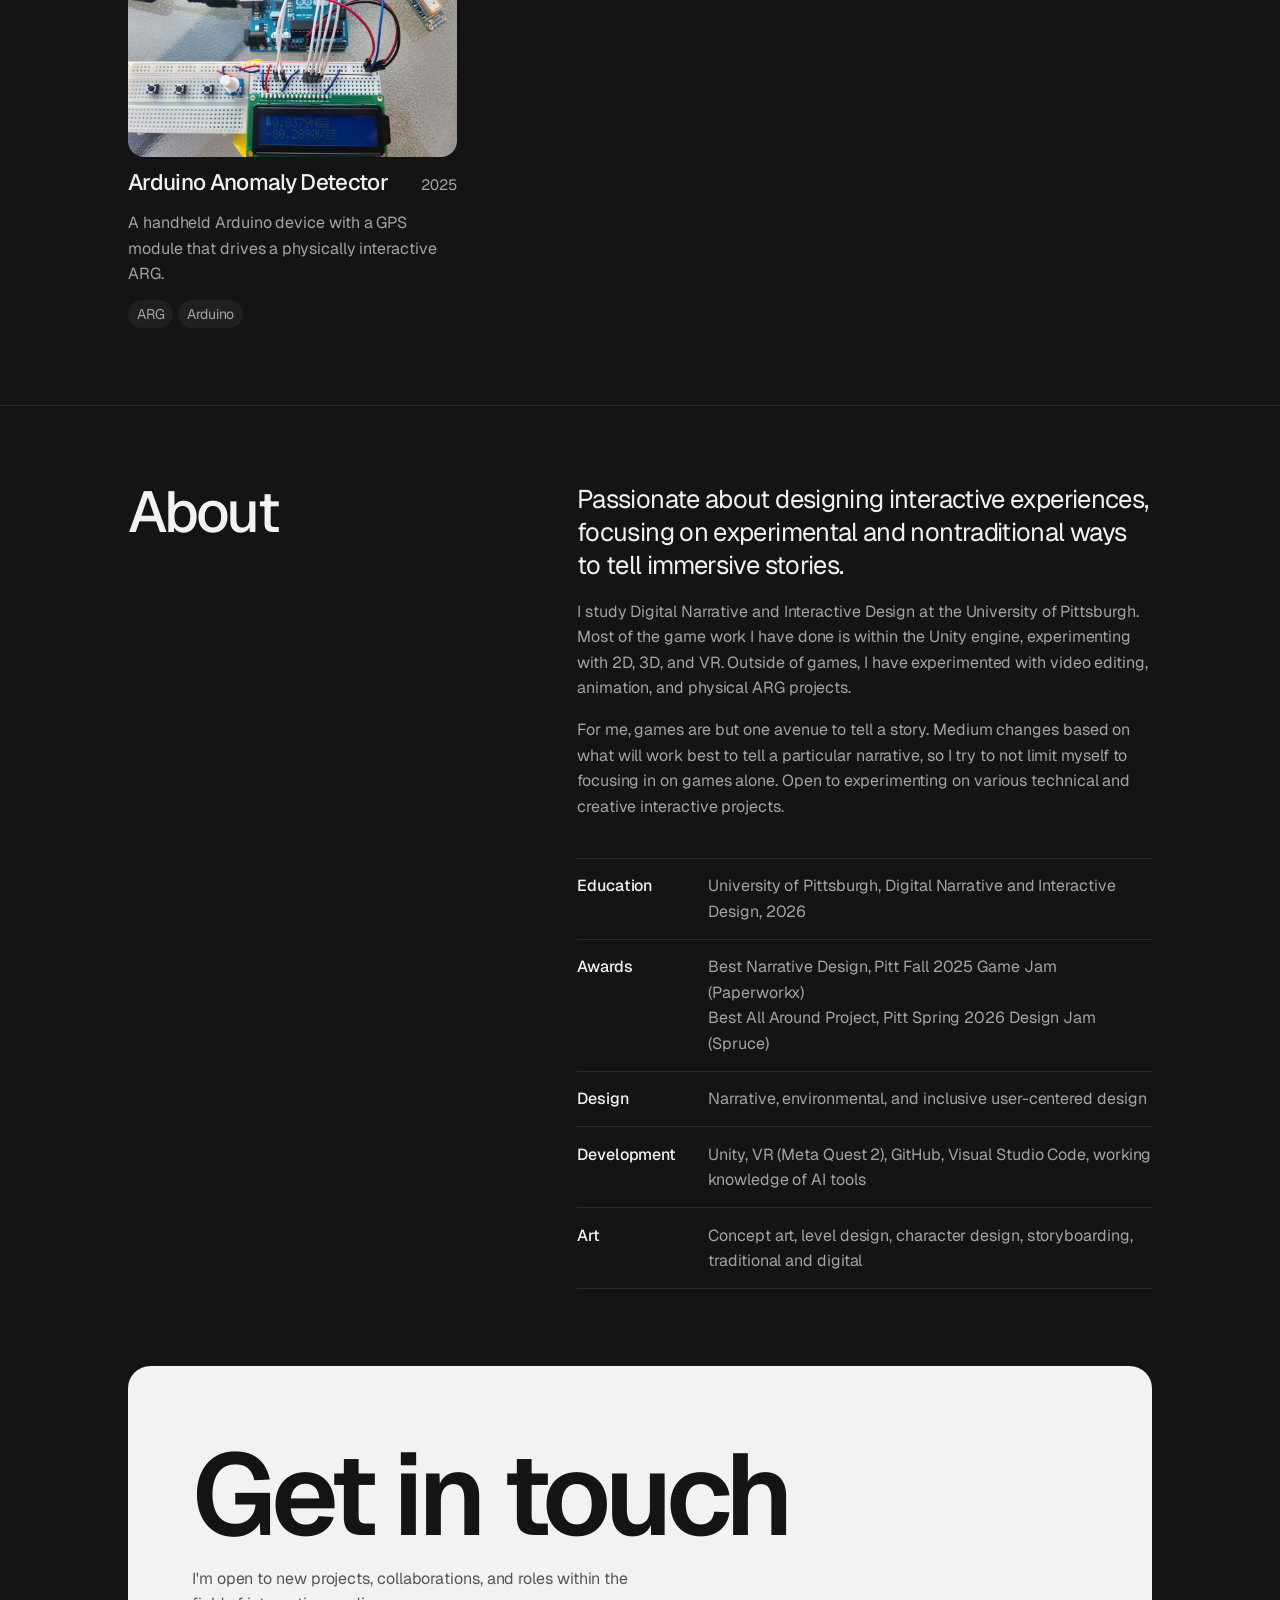
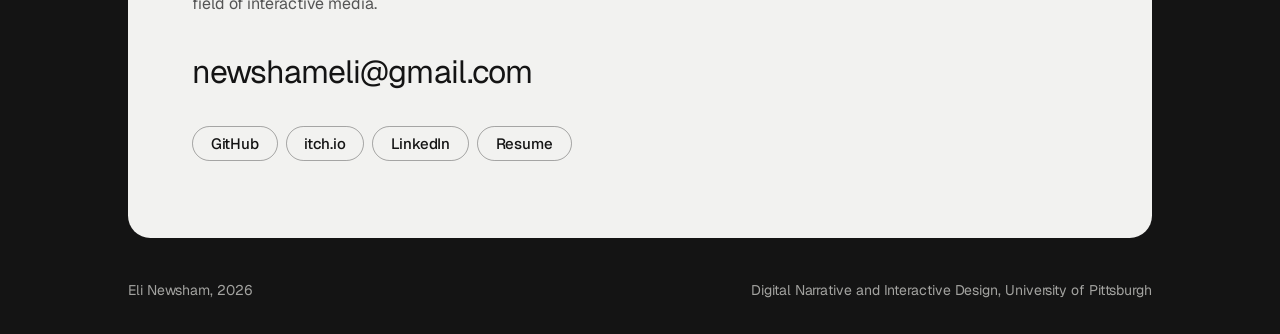
==== commit 7c6c4865: "every link now opens in a new tab" ====
--- a/index.html
+++ b/index.html
@@ -56,7 +56,7 @@
       <h2>About</h2>
       <div class="body">
         <p class="lede">Passionate about designing interactive experiences, focusing on experimental and nontraditional ways to tell immersive stories.</p>
-        <p>I study Digital Narrative and Interactive Design at the University of Pittsburgh. Most of the game work I have done is within the Unity engine, experimenting with 2D, 3D, and VR. Outside of games, I have experience with video editing and animation.</p>
+        <p>I study Digital Narrative and Interactive Design at the University of Pittsburgh. Most of the game work I have done is within the Unity engine, experimenting with 2D, 3D, and VR. Outside of games, I have experimented with video editing, animation, and physical ARG projects.</p>
         <p>For me, games are but one avenue to tell a story. Medium changes based on what will work best to tell a particular narrative, so I try to not limit myself to focusing in on games alone. Open to experimenting on various technical and creative interactive projects. </p>
         <dl>
           <div><dt>Education</dt><dd>University of Pittsburgh, Digital Narrative and Interactive Design, 2026</dd></div>
@@ -84,7 +84,7 @@
     </div>
   </section>
 </main>
-<footer><div class="wrap"><span>Eli Newsham, 2026</span><span>Design elements created with the assistance of Claude AI</span><span>Digital Narrative and Interactive Design, University of Pittsburgh</span></div></footer>
+<footer><div class="wrap"><span>Eli Newsham, 2026</span><span>Digital Narrative and Interactive Design, University of Pittsburgh</span></div></footer>
 
 <script src="projects.js"></script>
 <script src="site.js"></script>
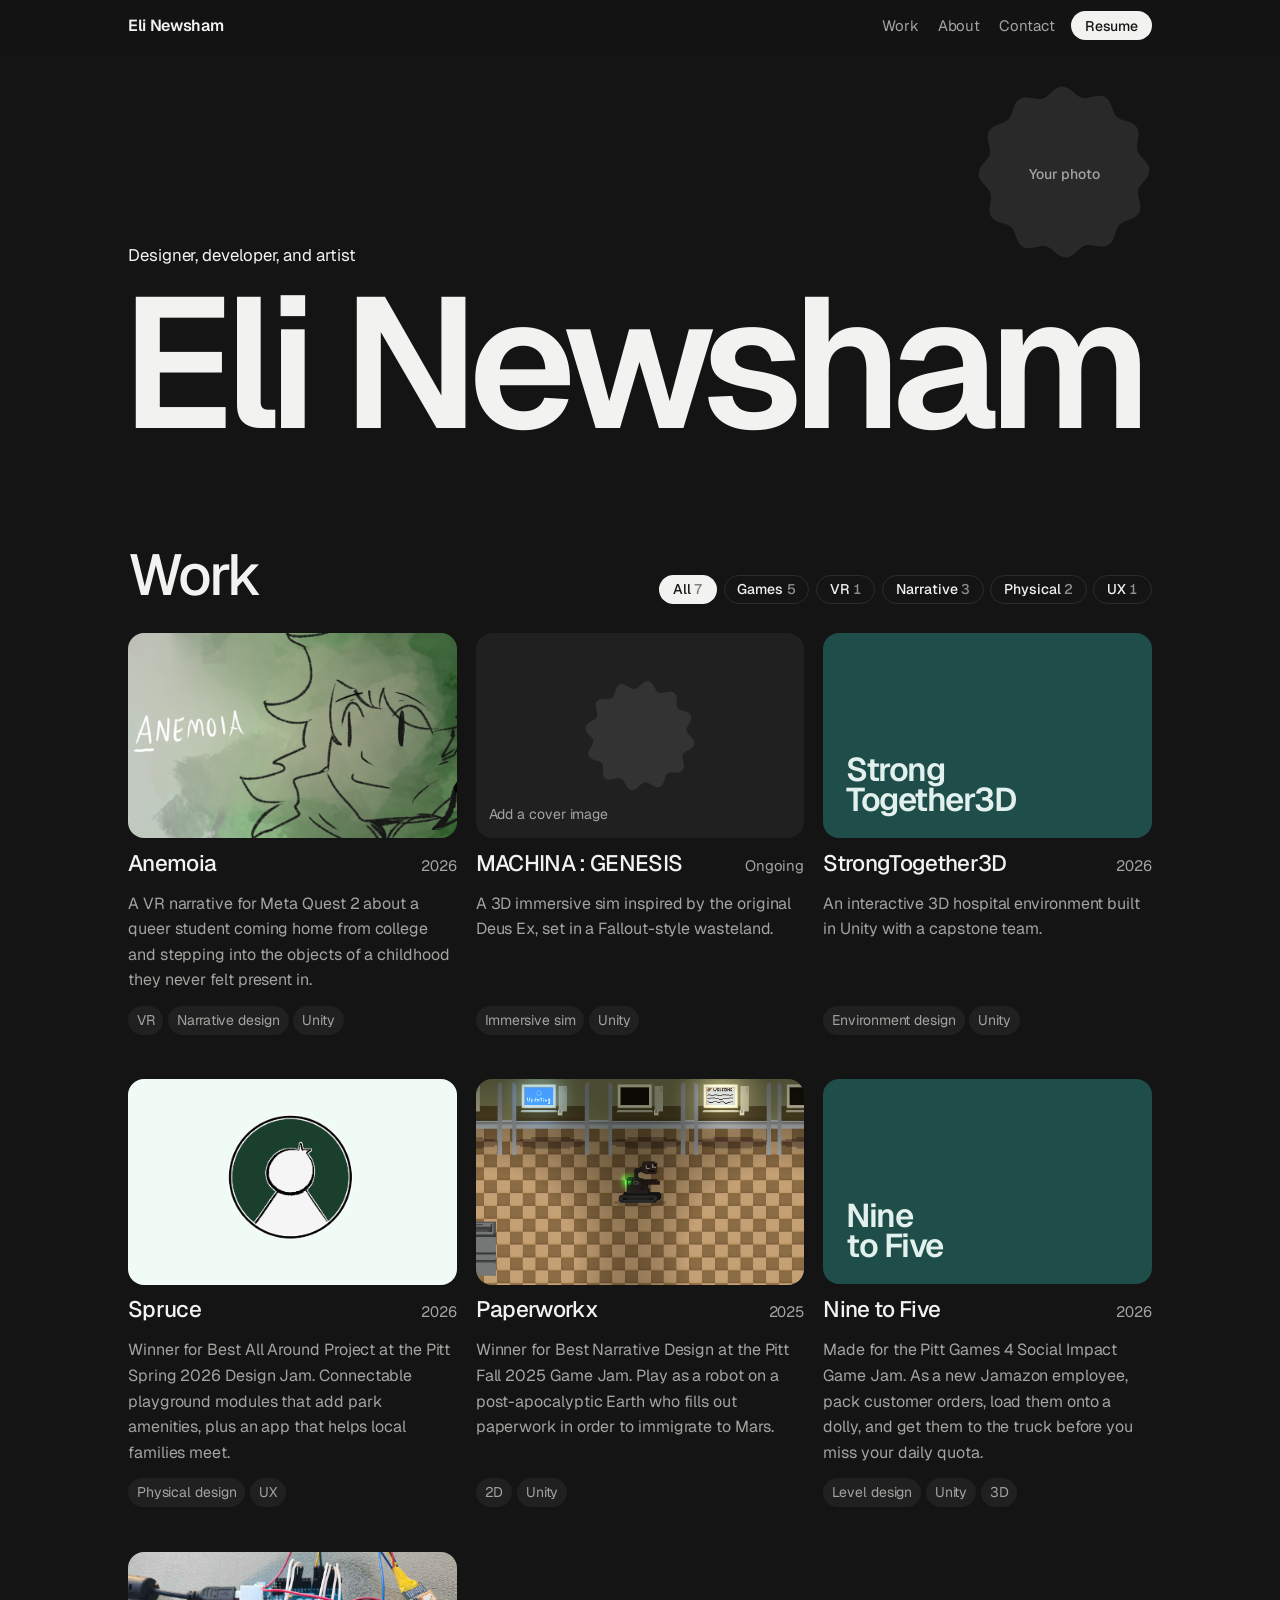
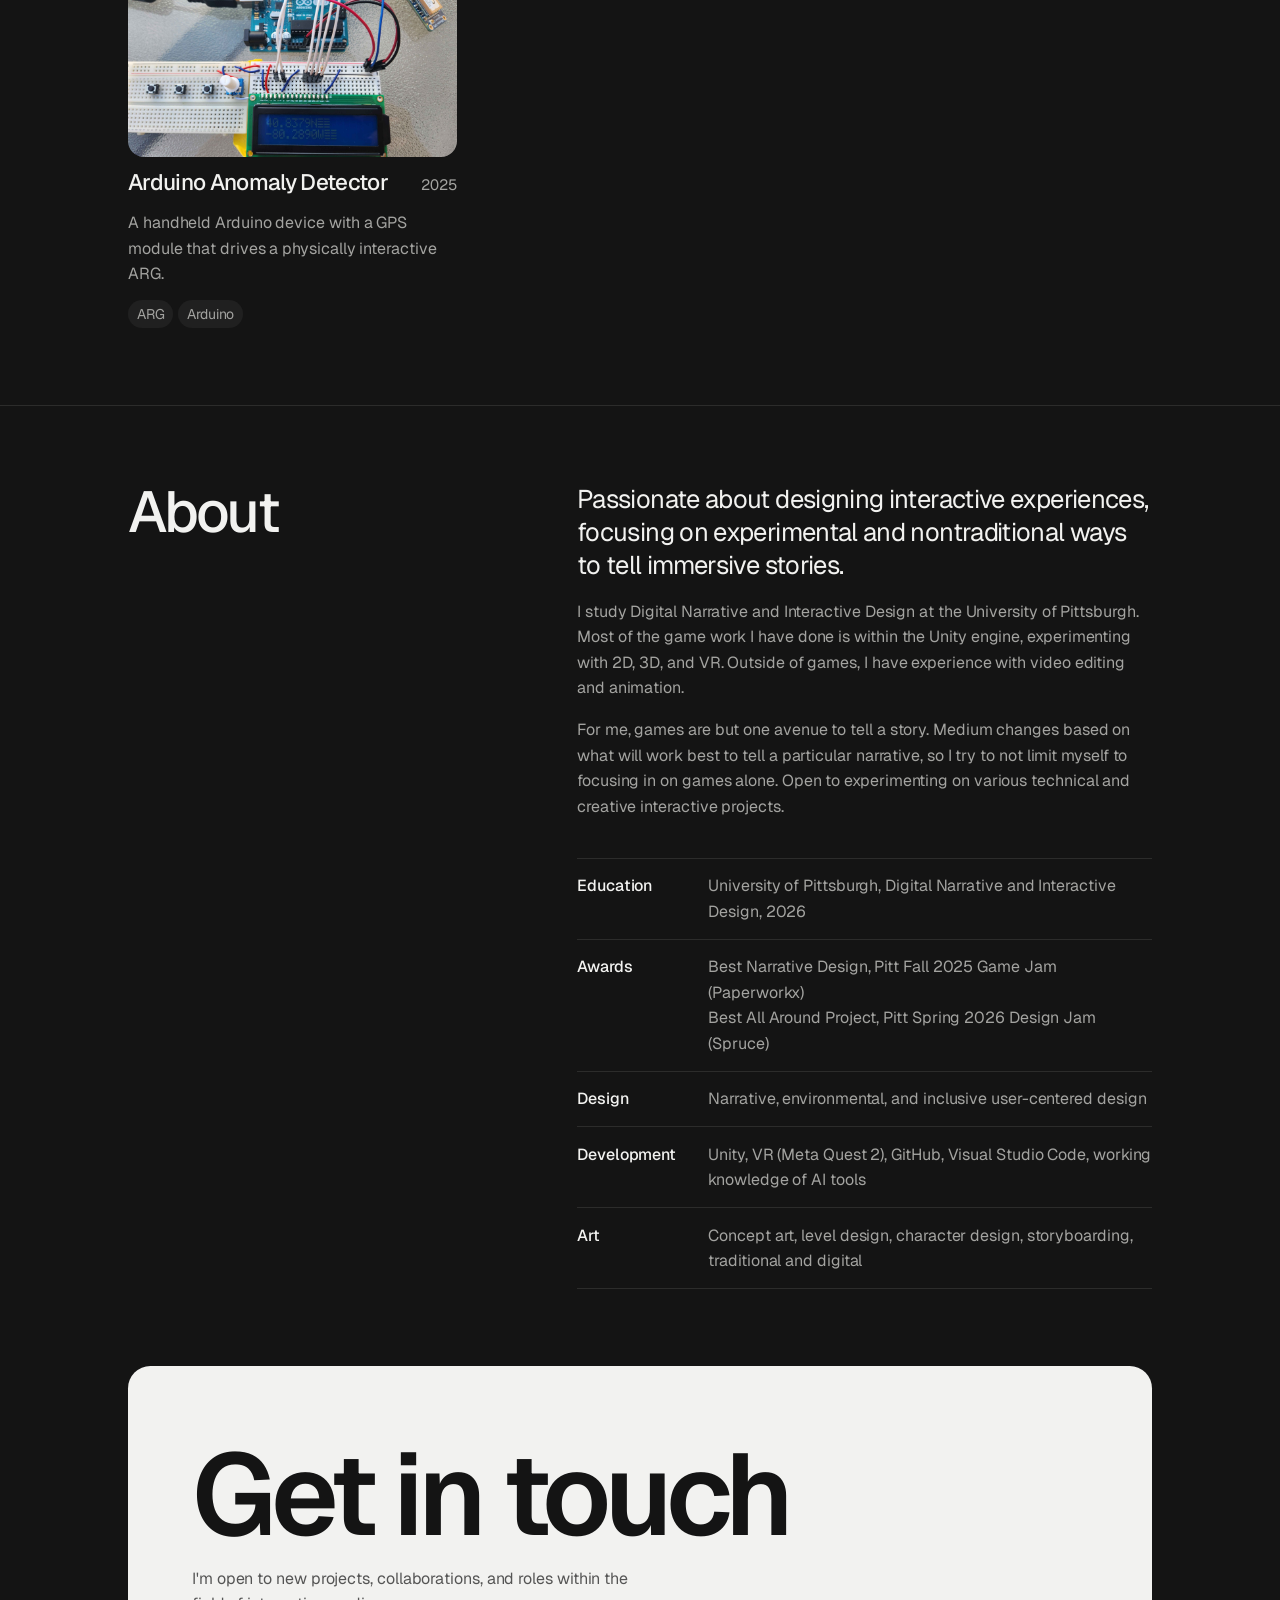
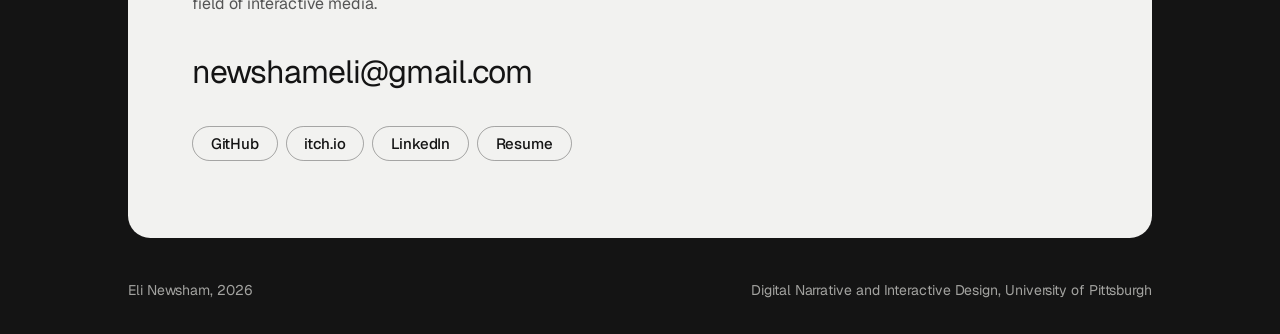
==== commit b281fc05: "working on desc" ====
--- a/index.html
+++ b/index.html
@@ -56,7 +56,7 @@
       <h2>About</h2>
       <div class="body">
         <p class="lede">Passionate about designing interactive experiences, focusing on experimental and nontraditional ways to tell immersive stories.</p>
-        <p>I study Digital Narrative and Interactive Design at the University of Pittsburgh. Most of the game work I have done is within the Unity engine, experimenting with 2D, 3D, and VR. Outside of games, I have experimented with video editing, animation, and physical ARG projects.</p>
+        <p>I study Digital Narrative and Interactive Design at the University of Pittsburgh. Most of the game work I have done is within the Unity engine, experimenting with 2D, 3D, and VR. Outside of games, I have experience with video editing and animation.</p>
         <p>For me, games are but one avenue to tell a story. Medium changes based on what will work best to tell a particular narrative, so I try to not limit myself to focusing in on games alone. Open to experimenting on various technical and creative interactive projects. </p>
         <dl>
           <div><dt>Education</dt><dd>University of Pittsburgh, Digital Narrative and Interactive Design, 2026</dd></div>
--- a/styles.css
+++ b/styles.css
@@ -70,6 +70,12 @@
 .cover .ph { align-self: end; justify-self: start; margin: 1rem; font-size: max(0.8125rem, 14px); color: var(--md-sys-color-on-surface-variant); }
 .cover img { position: absolute; inset: 0; width: 100%; height: 100%; object-fit: cover; object-position: var(--pos, center); transition: transform 700ms var(--ease); }
 .cover.contain img { object-fit: contain; padding: 4%; }
+/* Text-only cover (coverText in projects.js). Type scales with the card's width. */
+.text-cover { container-type: inline-size; color: var(--md-sys-color-on-surface); }
+.text-cover .cover-text {
+  align-self: end; justify-self: start; margin: 7cqw; white-space: pre-line;
+  font-size: 10cqw; line-height: .92; font-weight: 600; letter-spacing: -.045em;
+}
 
 /* ---------- Header ---------- */
 .top {
@@ -132,6 +138,7 @@
 .tile:hover .cover svg { transform: rotate(18deg) scale(1.04); }
 .tile:hover .cover img { transform: scale(1.03); }
 .tile .open {
+  position: relative; z-index: 1;   /* keep the arrow circle above the cover image (fixes hover flicker) */
   align-self: end; justify-self: end; margin: 1rem; width: 3rem; height: 3rem; border-radius: 50%; display: grid; place-items: center;
   background: var(--md-sys-color-surface); color: var(--md-sys-color-on-surface);
   opacity: 0; transform: scale(.8); transition: opacity 250ms var(--ease), transform 250ms var(--ease);
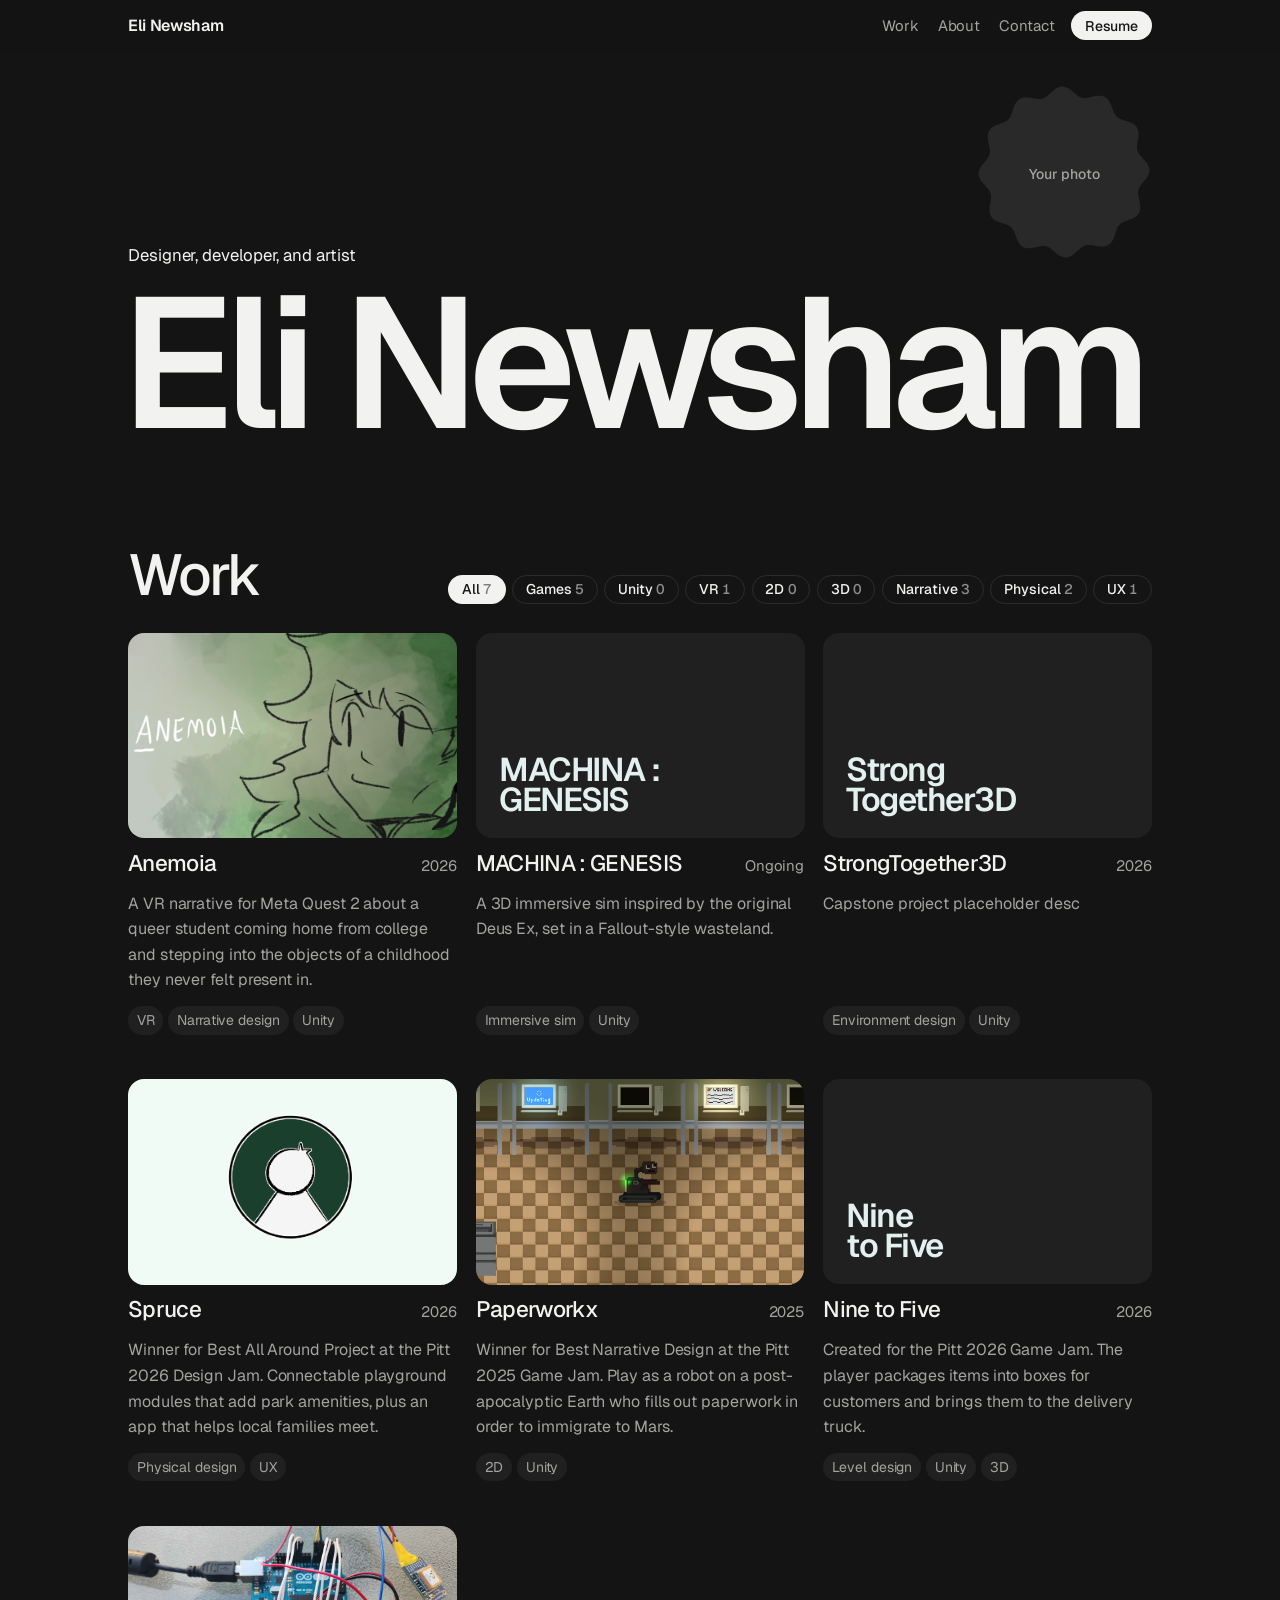
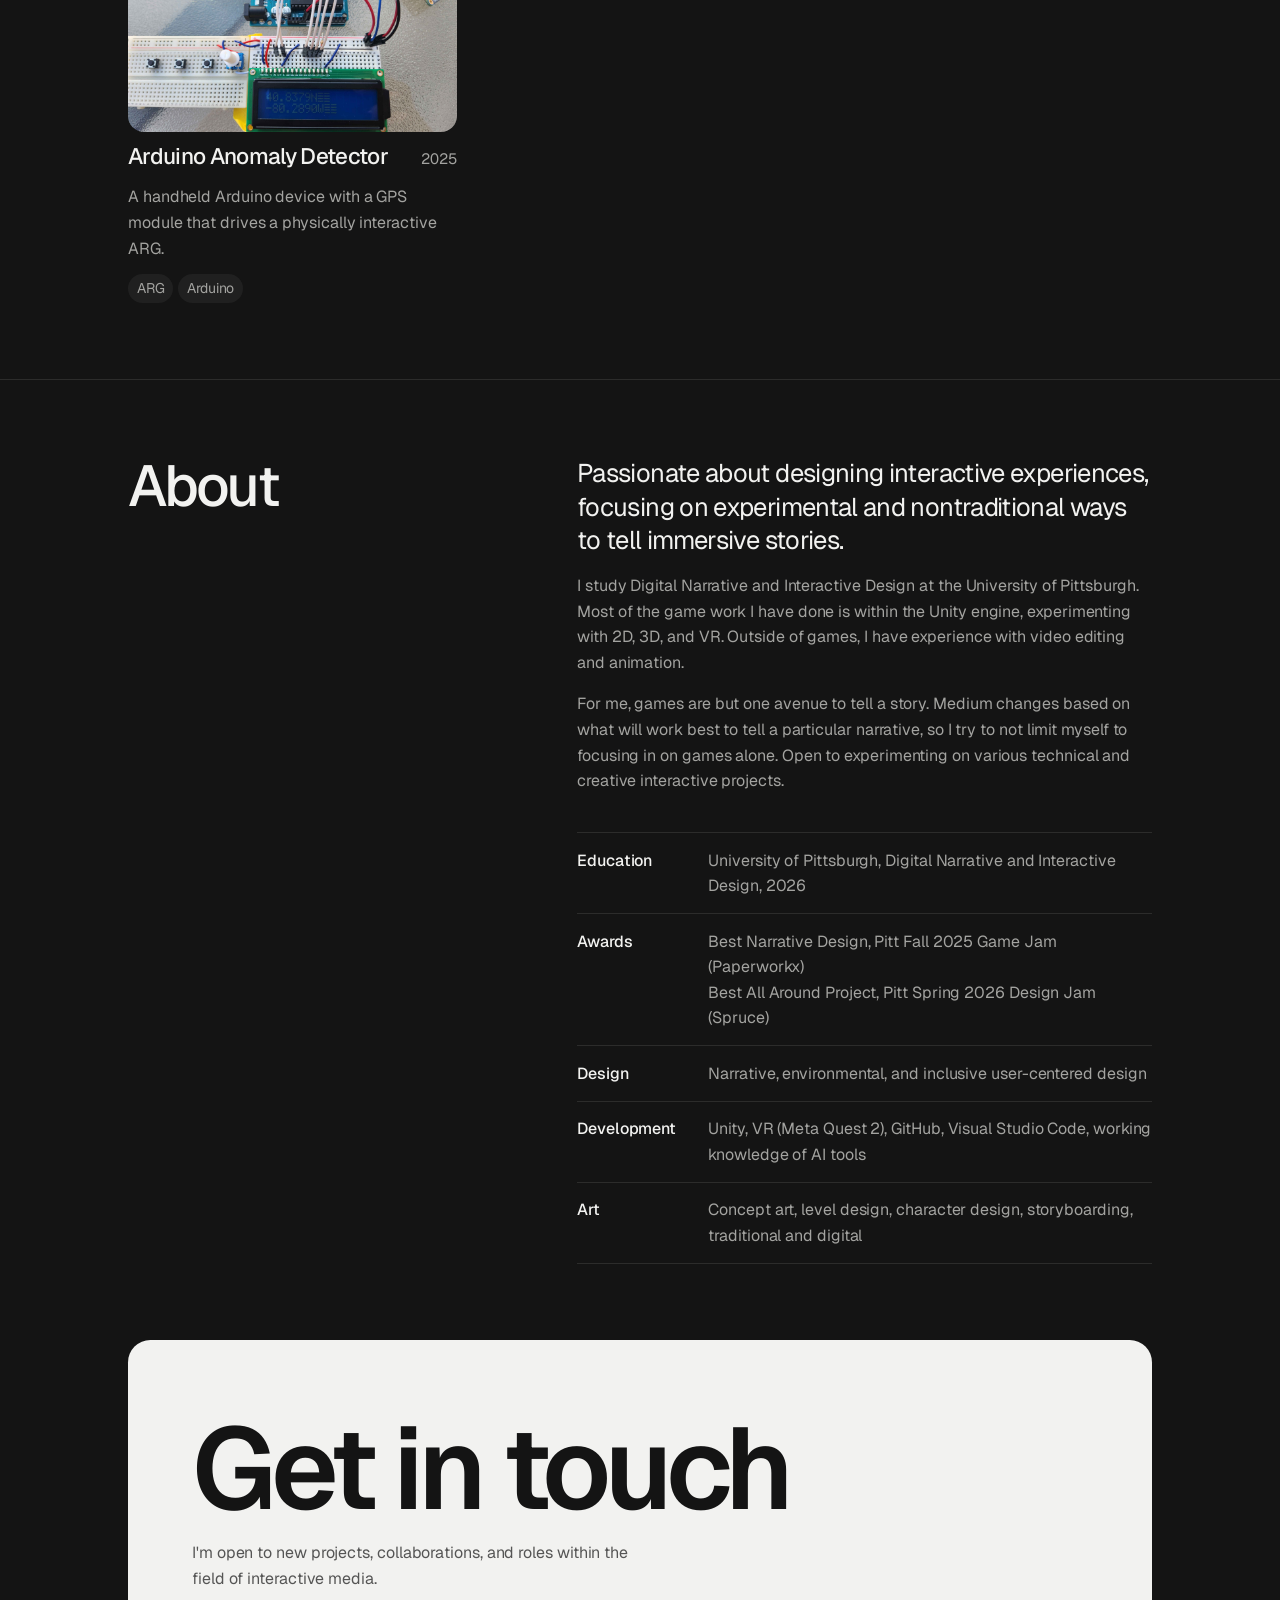
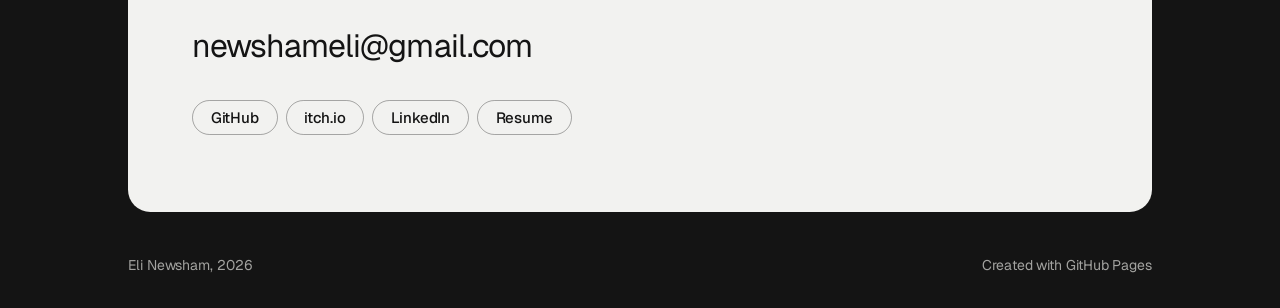
==== commit f0063c14: "working on footer" ====
--- a/index.html
+++ b/index.html
@@ -84,7 +84,7 @@
     </div>
   </section>
 </main>
-<footer><div class="wrap"><span>Eli Newsham, 2026</span><span>Digital Narrative and Interactive Design, University of Pittsburgh</span></div></footer>
+<footer><div class="wrap"><span>Eli Newsham, 2026</span><span>Created with GitHub Pages</span></div></footer>
 
 <script src="projects.js"></script>
 <script src="site.js"></script>
